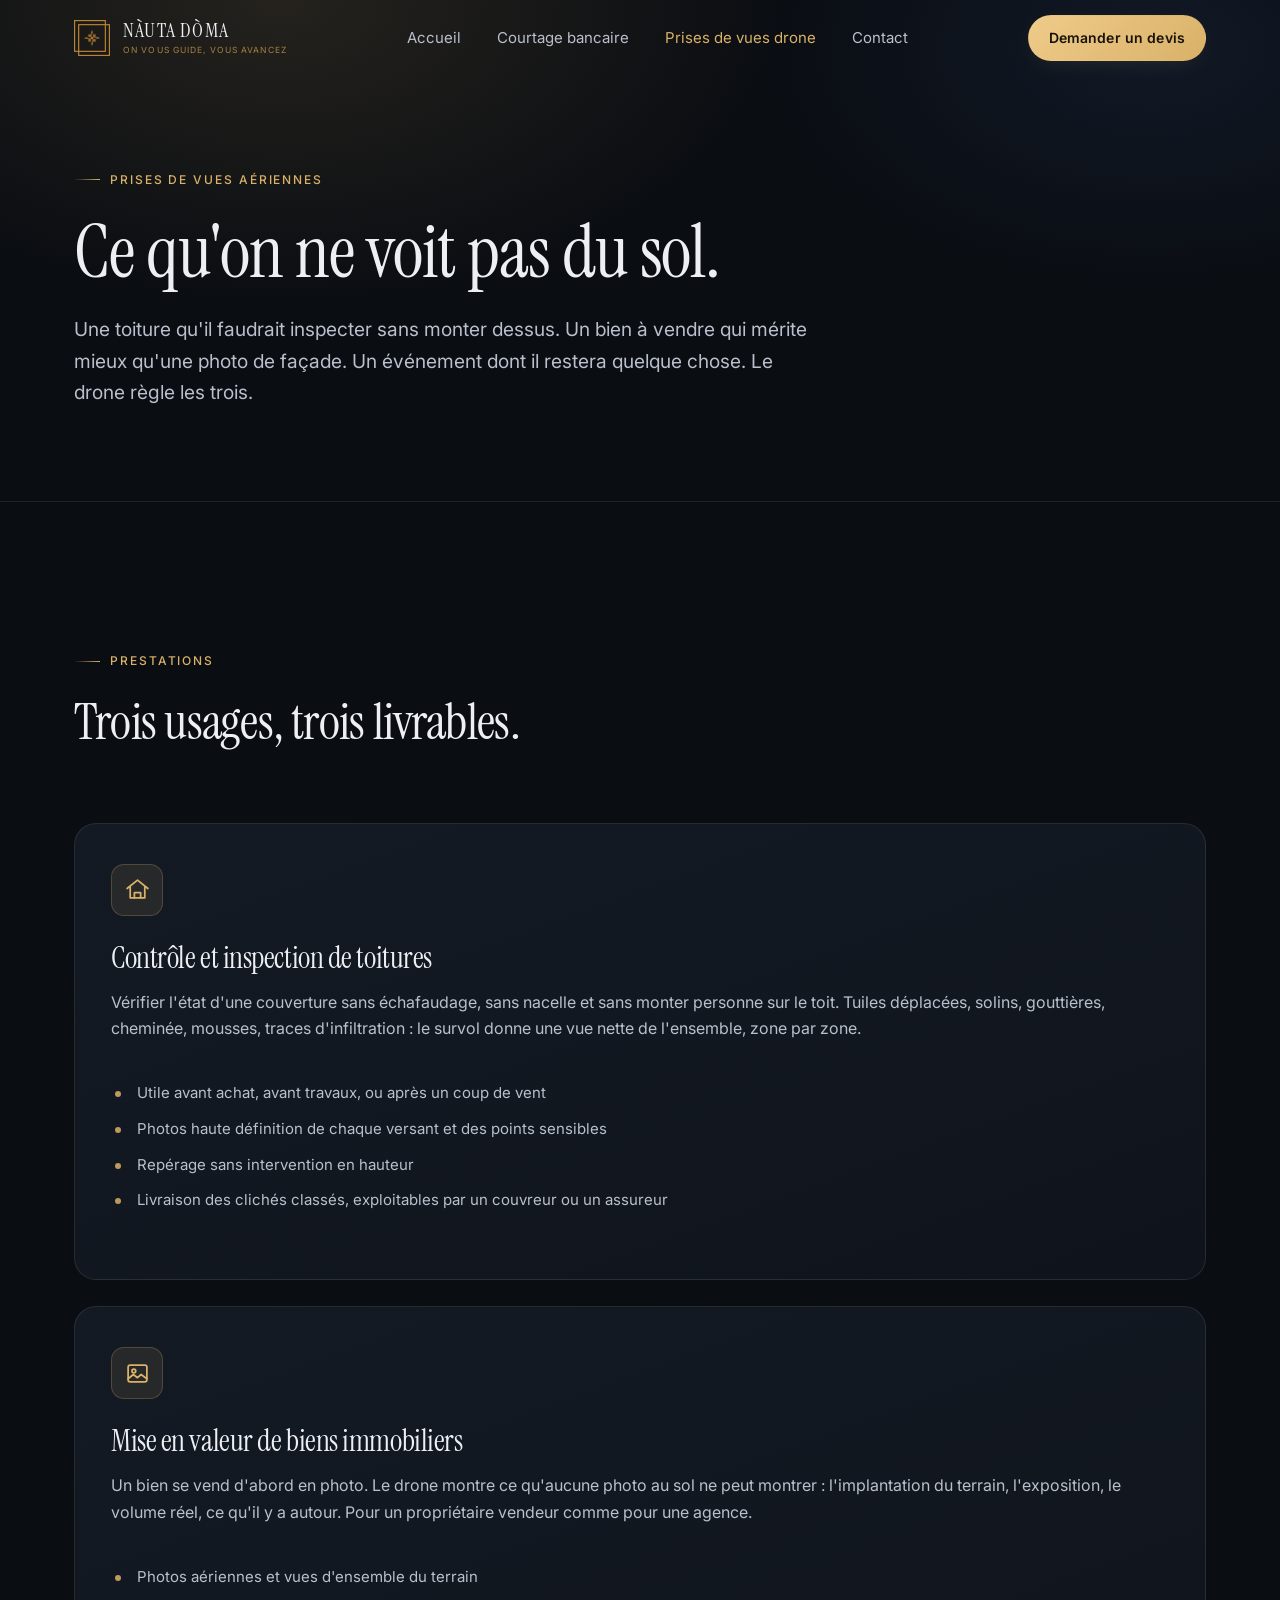
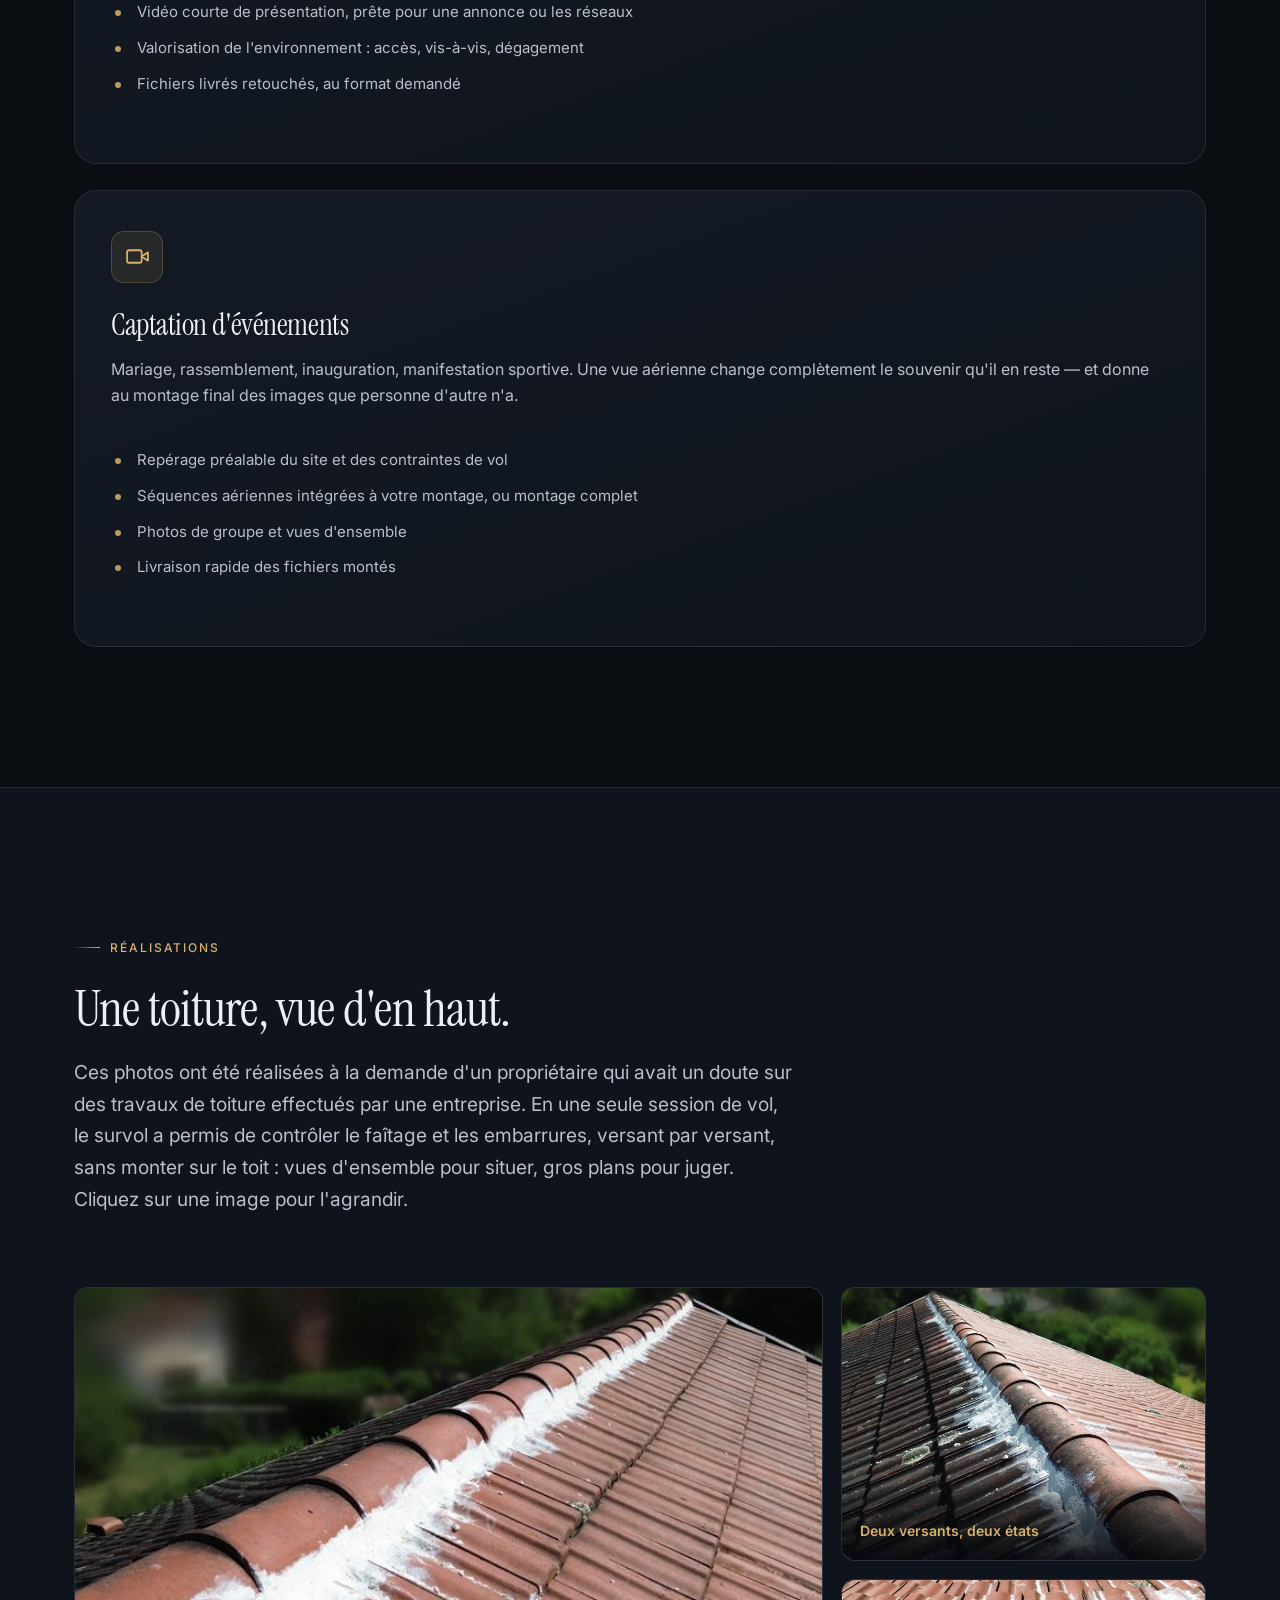
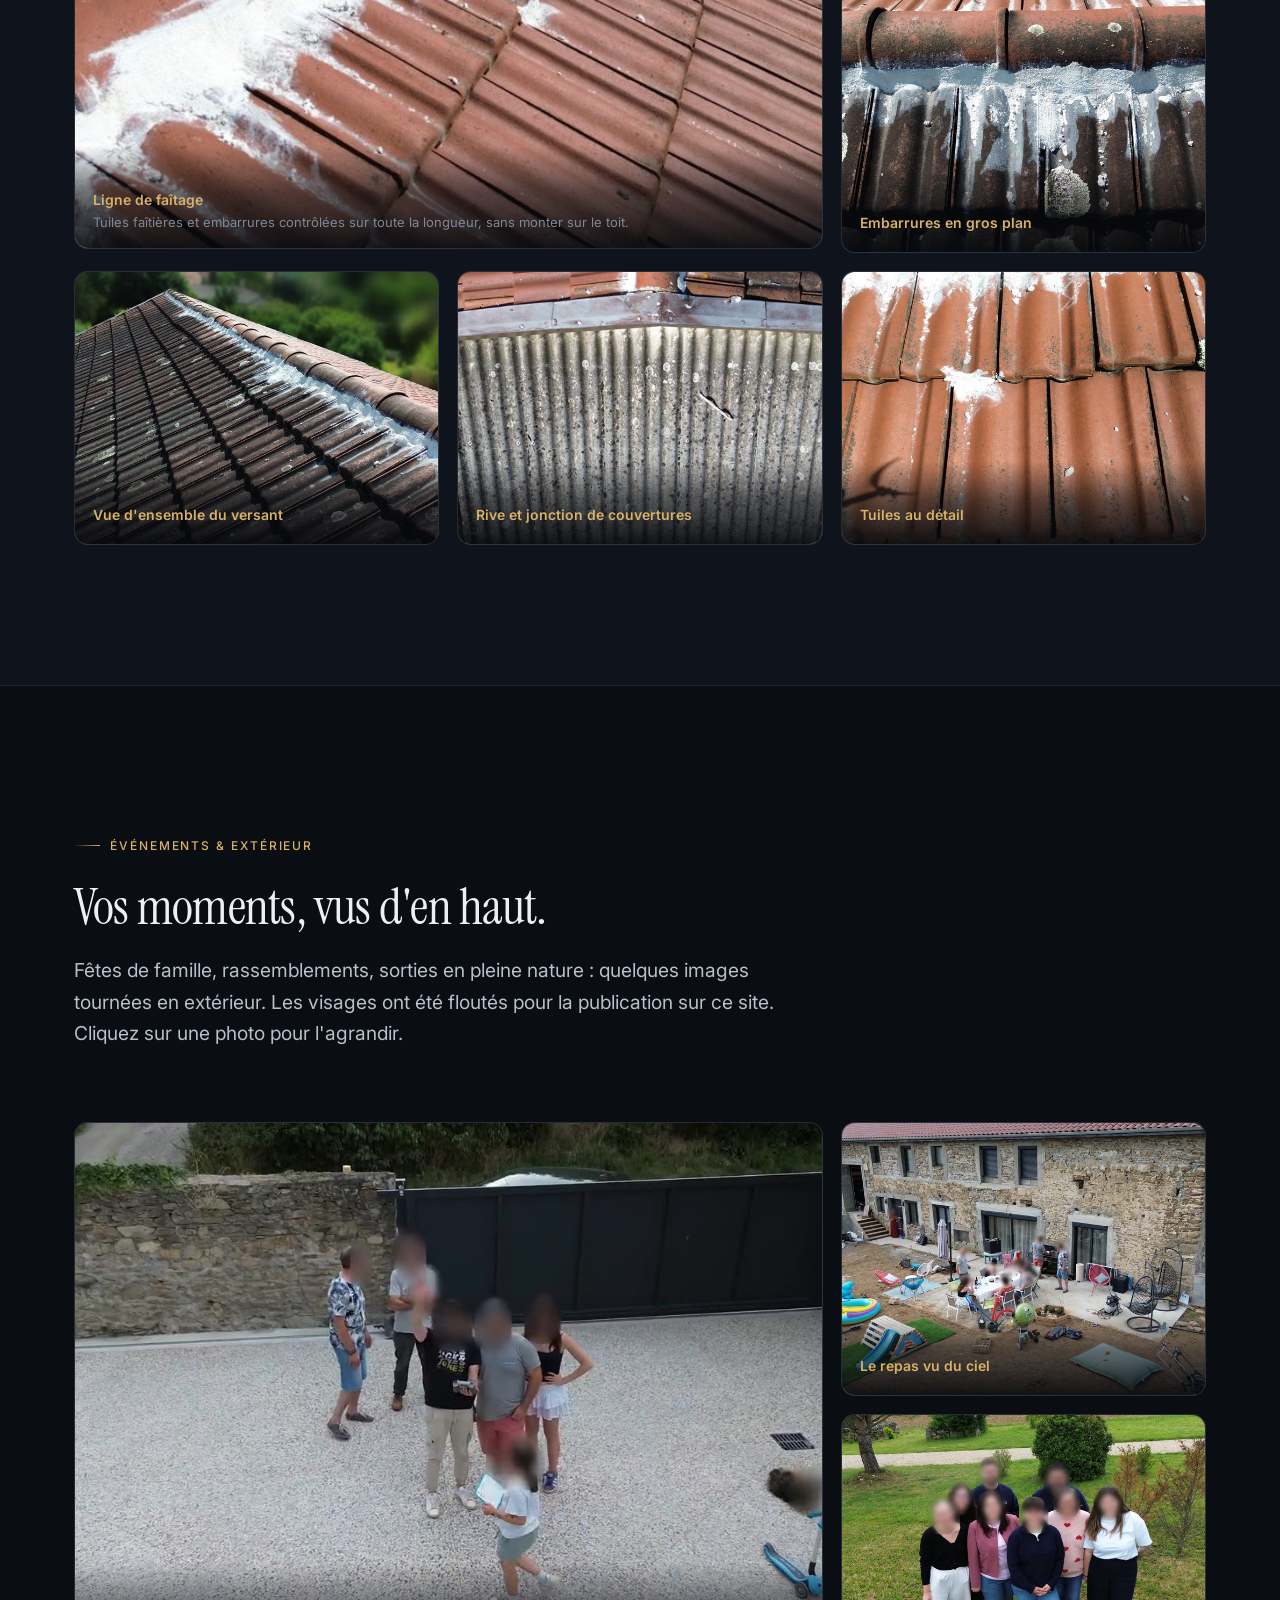
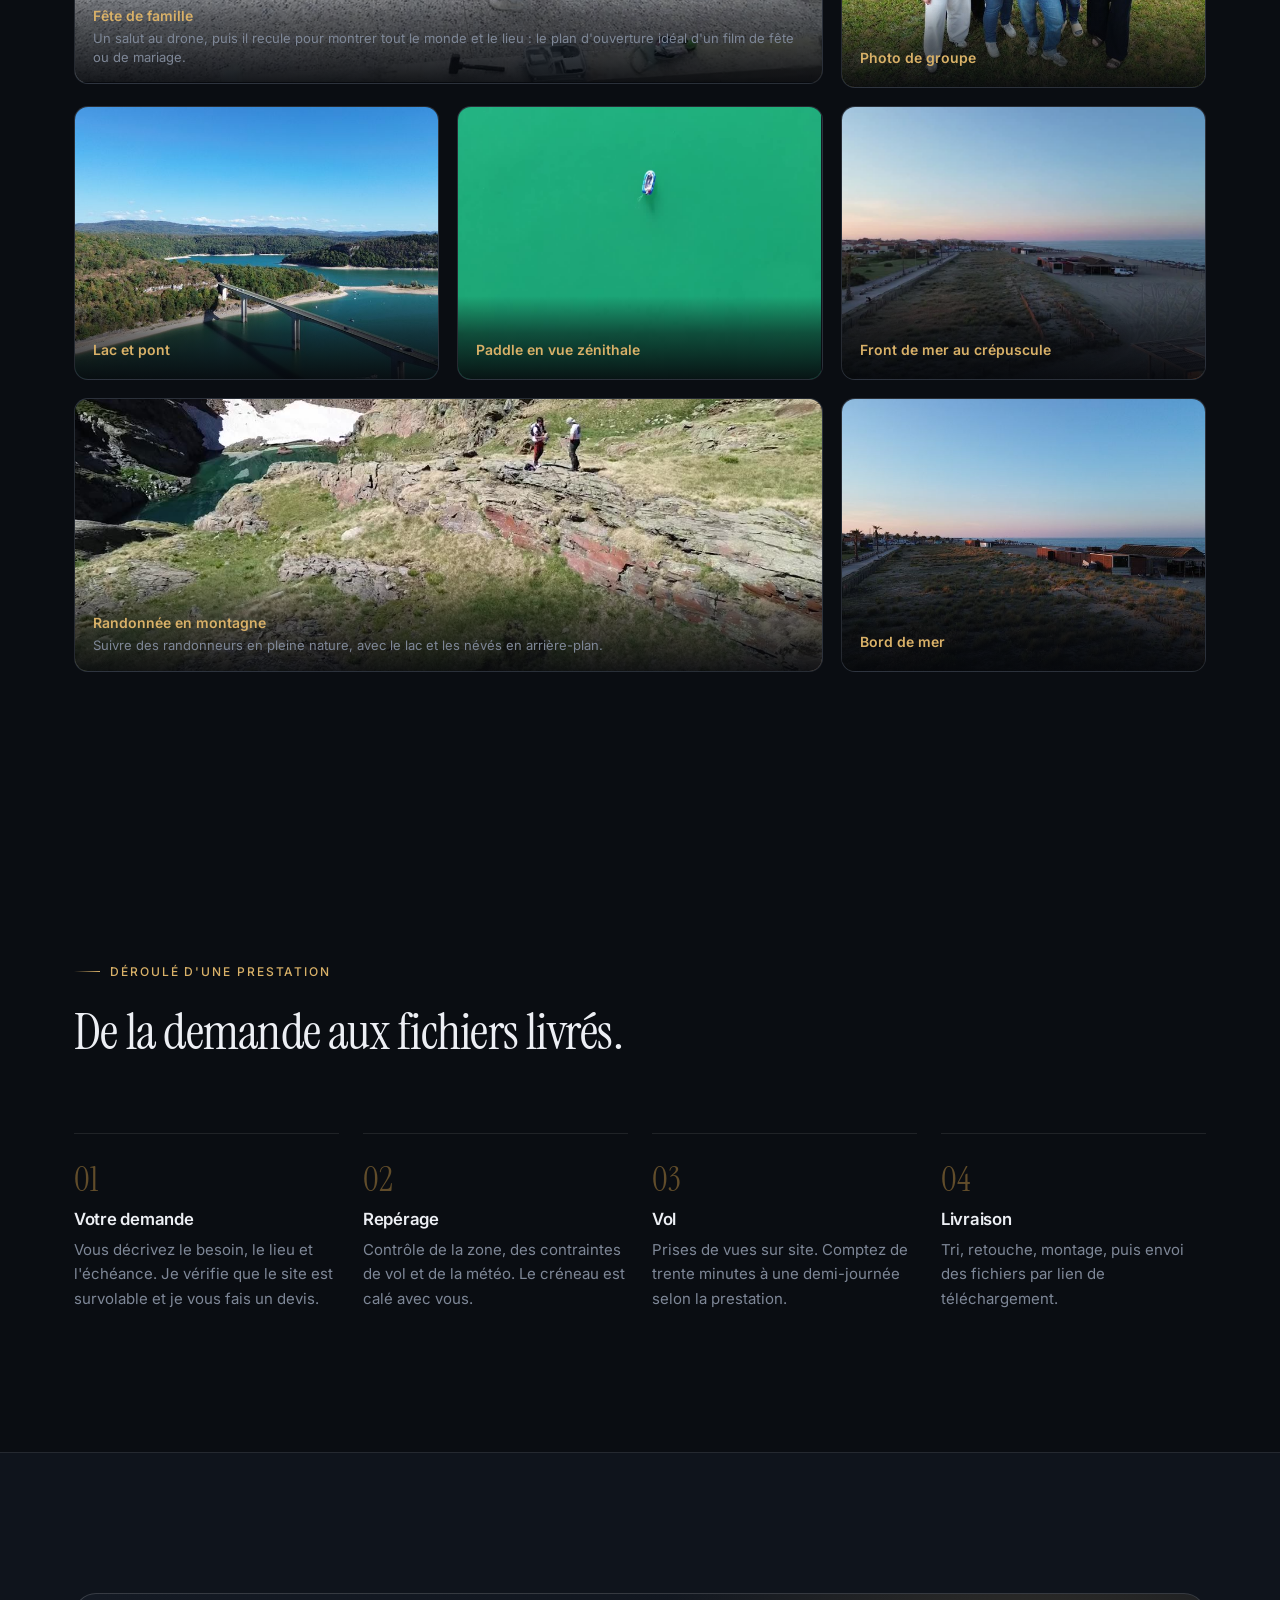
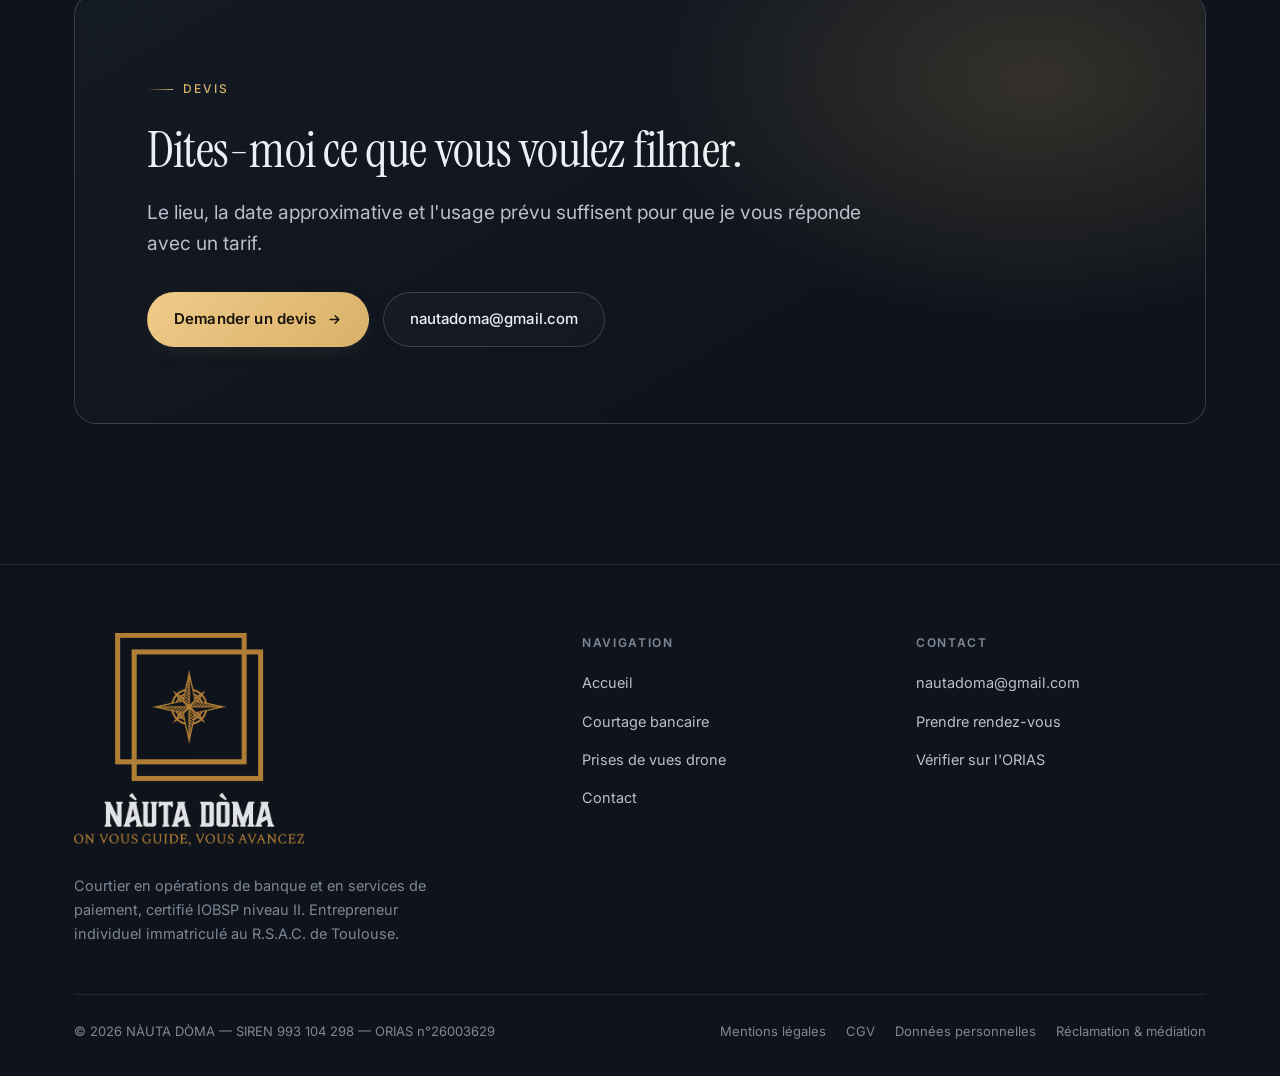
==== drone.html @ 5736d54b "Add files via upload" ====
<!DOCTYPE html>
<html lang="fr">
<head>
<meta charset="utf-8">
<meta name="viewport" content="width=device-width, initial-scale=1">
<title>Prises de vues par drone — NÀUTA DÒMA</title>
<meta name="description" content="Photos et vidéos par drone : inspection et contrôle de toitures, mise en valeur de biens immobiliers, captation d'événements. Fichiers livrés retouchés et montés.">
<link rel="canonical" href="https://nautadoma.com/drone.html">
<meta name="theme-color" content="#0A0D12">
<link rel="icon" href="assets/img/favicon.png" type="image/png">
<link rel="apple-touch-icon" href="assets/img/apple-touch-icon.png">
<link rel="preconnect" href="https://fonts.googleapis.com">
<link rel="preconnect" href="https://fonts.gstatic.com" crossorigin>
<link href="https://fonts.googleapis.com/css2?family=Instrument+Serif:ital@0;1&family=Inter:wght@400;500;600&display=swap" rel="stylesheet">
<link rel="stylesheet" href="assets/css/style.css?v=3">
</head>
<body>

<header class="site-header">
  <div class="wrap nav">
    <a class="brand" href="index.html" aria-label="NÀUTA DÒMA — accueil">
      <img class="brand__mark" src="assets/img/logo-emblem.png" alt="" width="36" height="36" decoding="async">
      <span class="brand__text">
        <span class="brand__name">NÀUTA DÒMA</span>
        <span class="brand__sub">On vous guide, vous avancez</span>
      </span>
    </a>
    <nav class="nav__links" id="menu" aria-label="Navigation principale">
      <a href="index.html">Accueil</a>
      <a href="courtage.html">Courtage bancaire</a>
      <a href="drone.html" class="is-active">Prises de vues drone</a>
      <a href="contact.html">Contact</a>
    </nav>
    <div class="nav__cta">
      <a class="btn btn--gold btn--sm" href="contact.html">Demander un devis</a>
      <button class="nav__toggle" type="button" aria-expanded="false" aria-controls="menu" aria-label="Ouvrir le menu"><span></span></button>
    </div>
  </div>
</header>

<main>

  <section class="page-head">
    <div class="wrap">
      <span class="eyebrow reveal">Prises de vues aériennes</span>
      <h1 class="h1 reveal" data-delay="1">Ce qu'on ne voit pas du sol.</h1>
      <p class="lead reveal" data-delay="2">
        Une toiture qu'il faudrait inspecter sans monter dessus. Un bien à vendre qui
        mérite mieux qu'une photo de façade. Un événement dont il restera quelque chose.
        Le drone règle les trois.
      </p>
    </div>
  </section>

  <!-- ============================ PRESTATIONS ============================ -->
  <section class="section">
    <div class="wrap">
      <div class="section-head reveal">
        <span class="eyebrow">Prestations</span>
        <h2 class="h2">Trois usages, trois livrables.</h2>
      </div>

      <div class="poles" style="grid-template-columns:1fr">

        <article class="pole reveal">
          <div class="pole__icon" aria-hidden="true">
            <svg viewBox="0 0 24 24" fill="none" stroke="currentColor" stroke-width="1.7" stroke-linecap="round" stroke-linejoin="round"><path d="M2 11 12 3l10 8M5 10v10h14V10"/><path d="M9 20v-5h6v5"/></svg>
          </div>
          <h3 class="h3">Contrôle et inspection de toitures</h3>
          <p>
            Vérifier l'état d'une couverture sans échafaudage, sans nacelle et sans monter
            personne sur le toit. Tuiles déplacées, solins, gouttières, cheminée, mousses,
            traces d'infiltration : le survol donne une vue nette de l'ensemble, zone par zone.
          </p>
          <ul class="pole__list">
            <li>Utile avant achat, avant travaux, ou après un coup de vent</li>
            <li>Photos haute définition de chaque versant et des points sensibles</li>
            <li>Repérage sans intervention en hauteur</li>
            <li>Livraison des clichés classés, exploitables par un couvreur ou un assureur</li>
          </ul>
        </article>

        <article class="pole reveal" data-delay="1">
          <div class="pole__icon" aria-hidden="true">
            <svg viewBox="0 0 24 24" fill="none" stroke="currentColor" stroke-width="1.7" stroke-linecap="round" stroke-linejoin="round"><rect x="3" y="4" width="18" height="16" rx="2"/><circle cx="8.5" cy="9.5" r="1.8"/><path d="m3 17 5-4 4 3 3.5-3L21 17"/></svg>
          </div>
          <h3 class="h3">Mise en valeur de biens immobiliers</h3>
          <p>
            Un bien se vend d'abord en photo. Le drone montre ce qu'aucune photo au sol ne
            peut montrer : l'implantation du terrain, l'exposition, le volume réel, ce qu'il
            y a autour. Pour un propriétaire vendeur comme pour une agence.
          </p>
          <ul class="pole__list">
            <li>Photos aériennes et vues d'ensemble du terrain</li>
            <li>Vidéo courte de présentation, prête pour une annonce ou les réseaux</li>
            <li>Valorisation de l'environnement : accès, vis-à-vis, dégagement</li>
            <li>Fichiers livrés retouchés, au format demandé</li>
          </ul>
        </article>

        <article class="pole reveal" data-delay="2">
          <div class="pole__icon" aria-hidden="true">
            <svg viewBox="0 0 24 24" fill="none" stroke="currentColor" stroke-width="1.7" stroke-linecap="round" stroke-linejoin="round"><path d="m22 8-6 4 6 4V8Z"/><rect x="2" y="6" width="14" height="12" rx="2"/></svg>
          </div>
          <h3 class="h3">Captation d'événements</h3>
          <p>
            Mariage, rassemblement, inauguration, manifestation sportive. Une vue aérienne
            change complètement le souvenir qu'il en reste — et donne au montage final des
            images que personne d'autre n'a.
          </p>
          <ul class="pole__list">
            <li>Repérage préalable du site et des contraintes de vol</li>
            <li>Séquences aériennes intégrées à votre montage, ou montage complet</li>
            <li>Photos de groupe et vues d'ensemble</li>
            <li>Livraison rapide des fichiers montés</li>
          </ul>
        </article>

      </div>
    </div>
  </section>

  <!-- ============================ GALERIE ============================ -->
  <section class="section section--alt section--line">
    <div class="wrap">
      <div class="section-head reveal">
        <span class="eyebrow">Réalisations</span>
        <h2 class="h2">Une toiture, vue d'en haut.</h2>
        <p class="lead" style="margin-top:20px">
          Ces photos ont été réalisées à la demande d'un propriétaire qui avait un doute
          sur des travaux de toiture effectués par une entreprise. En une seule session de vol,
          le survol a permis de contrôler le faîtage et les embarrures, versant par versant,
          sans monter sur le toit : vues d'ensemble pour situer, gros plans pour juger.
          Cliquez sur une image pour l'agrandir.
        </p>
      </div>

      <div class="media-grid reveal">
        <figure class="media media--photo">
          <a href="assets/img/drone/toiture-01-faitage.jpg" data-lightbox aria-label="Agrandir : Ligne de faîtage">
            <img src="assets/img/drone/toiture-01-faitage-min.jpg" srcset="assets/img/drone/toiture-01-faitage-min.jpg 900w, assets/img/drone/toiture-01-faitage.jpg 1920w" sizes="(max-width: 620px) 100vw, 66vw" alt="Inspection de toiture : ligne de faîtage en tuiles rondes vue par drone" loading="lazy" decoding="async">
          </a>
          <figcaption class="media__cap"><strong>Ligne de faîtage</strong><span>Tuiles faîtières et embarrures contrôlées sur toute la longueur, sans monter sur le toit.</span></figcaption>
        </figure>
        <figure class="media media--photo">
          <a href="assets/img/drone/toiture-02-deux-versants.jpg" data-lightbox aria-label="Agrandir : Deux versants, deux états">
            <img src="assets/img/drone/toiture-02-deux-versants-min.jpg" srcset="assets/img/drone/toiture-02-deux-versants-min.jpg 900w, assets/img/drone/toiture-02-deux-versants.jpg 1920w" sizes="(max-width: 620px) 100vw, 33vw" alt="Faîtage entre deux versants de toiture à l'exposition différente" loading="lazy" decoding="async">
          </a>
          <figcaption class="media__cap"><strong>Deux versants, deux états</strong><span>D'un côté à l'autre du faîtage, l'encrassement et les lichens ne sont pas les mêmes : le survol le montre tout de suite.</span></figcaption>
        </figure>
        <figure class="media media--photo">
          <a href="assets/img/drone/toiture-03-embarrures.jpg" data-lightbox aria-label="Agrandir : Embarrures en gros plan">
            <img src="assets/img/drone/toiture-03-embarrures-min.jpg" srcset="assets/img/drone/toiture-03-embarrures-min.jpg 900w, assets/img/drone/toiture-03-embarrures.jpg 1920w" sizes="(max-width: 620px) 100vw, 33vw" alt="Gros plan sur les embarrures au mortier sous les tuiles faîtières" loading="lazy" decoding="async">
          </a>
          <figcaption class="media__cap"><strong>Embarrures en gros plan</strong><span>Mortier sous les faîtières, coulures sur les tuiles, lichens : chaque détail est lisible.</span></figcaption>
        </figure>
        <figure class="media media--photo">
          <a href="assets/img/drone/toiture-04-versant.jpg" data-lightbox aria-label="Agrandir : Vue d'ensemble du versant">
            <img src="assets/img/drone/toiture-04-versant-min.jpg" srcset="assets/img/drone/toiture-04-versant-min.jpg 900w, assets/img/drone/toiture-04-versant.jpg 1920w" sizes="(max-width: 620px) 100vw, 33vw" alt="Vue d'ensemble d'un versant de toiture en tuiles mécaniques" loading="lazy" decoding="async">
          </a>
          <figcaption class="media__cap"><strong>Vue d'ensemble du versant</strong><span>Rangées de tuiles, alignement et état général, versant par versant.</span></figcaption>
        </figure>
        <figure class="media media--photo">
          <a href="assets/img/drone/toiture-05-rive.jpg" data-lightbox aria-label="Agrandir : Rive et jonction de couvertures">
            <img src="assets/img/drone/toiture-05-rive-min.jpg" srcset="assets/img/drone/toiture-05-rive-min.jpg 900w, assets/img/drone/toiture-05-rive.jpg 1920w" sizes="(max-width: 620px) 100vw, 33vw" alt="Vue verticale de l'about de faîtage, de la bande de rive et d'une couverture en plaques ondulées" loading="lazy" decoding="async">
          </a>
          <figcaption class="media__cap"><strong>Rive et jonction de couvertures</strong><span>Vue à la verticale : about de faîtage, bande de rive et jonction avec une couverture en plaques ondulées.</span></figcaption>
        </figure>
        <figure class="media media--photo">
          <a href="assets/img/drone/toiture-06-tuiles.jpg" data-lightbox aria-label="Agrandir : Tuiles au détail">
            <img src="assets/img/drone/toiture-06-tuiles-min.jpg" srcset="assets/img/drone/toiture-06-tuiles-min.jpg 900w, assets/img/drone/toiture-06-tuiles.jpg 1920w" sizes="(max-width: 620px) 100vw, 33vw" alt="Gros plan sur des tuiles mécaniques : emboîtements, mousses et lichens" loading="lazy" decoding="async">
          </a>
          <figcaption class="media__cap"><strong>Tuiles au détail</strong><span>Emboîtements, encrassement, mousses : de quoi évaluer s'il faut un nettoyage ou une reprise.</span></figcaption>
        </figure>
      </div>
    </div>
  </section>

  <!-- ====================== ÉVÉNEMENTS & EXTÉRIEUR ====================== -->
  <section class="section section--line">
    <div class="wrap">
      <div class="section-head reveal">
        <span class="eyebrow">Événements &amp; extérieur</span>
        <h2 class="h2">Vos moments, vus d'en haut.</h2>
        <p class="lead" style="margin-top:20px">
          Fêtes de famille, rassemblements, sorties en pleine nature : quelques images
          tournées en extérieur. Les visages ont été floutés pour la publication sur ce site.
          Cliquez sur une photo pour l'agrandir.
        </p>
      </div>

      <div class="media-grid reveal">
        <figure class="media media--video">
          <video autoplay muted loop playsinline preload="metadata" poster="assets/video/fete-famille-poster.jpg" aria-label="Vidéo : le drone s'éloigne d'un groupe réuni dans une cour et dévoile la maison">
            <source src="assets/video/fete-famille.mp4" type="video/mp4">
          </video>
          <figcaption class="media__cap"><strong>Fête de famille</strong><span>Un salut au drone, puis il recule pour montrer tout le monde et le lieu : le plan d'ouverture idéal d'un film de fête ou de mariage.</span></figcaption>
        </figure>
        <figure class="media media--photo">
          <a href="assets/img/evenements/repas-famille.jpg" data-lightbox aria-label="Agrandir : Le repas vu du ciel">
            <img src="assets/img/evenements/repas-famille-min.jpg" srcset="assets/img/evenements/repas-famille-min.jpg 900w, assets/img/evenements/repas-famille.jpg 1920w" sizes="(max-width: 620px) 100vw, 33vw" alt="Repas de famille dans une cour, vu en hauteur par drone" loading="lazy" decoding="async">
          </a>
          <figcaption class="media__cap"><strong>Le repas vu du ciel</strong><span>Tables, jeux des enfants, barbecue : toute l'ambiance d'une journée en une seule image.</span></figcaption>
        </figure>
        <figure class="media media--photo">
          <a href="assets/img/evenements/groupe-pelouse.jpg" data-lightbox aria-label="Agrandir : Photo de groupe">
            <img src="assets/img/evenements/groupe-pelouse-min.jpg" srcset="assets/img/evenements/groupe-pelouse-min.jpg 900w, assets/img/evenements/groupe-pelouse.jpg 1920w" sizes="(max-width: 620px) 100vw, 33vw" alt="Photo de groupe prise par drone sur une pelouse" loading="lazy" decoding="async">
          </a>
          <figcaption class="media__cap"><strong>Photo de groupe</strong><span>Tout le monde dans le cadre, sans perche ni escabeau.</span></figcaption>
        </figure>
        <figure class="media media--photo">
          <a href="assets/img/evenements/lac-pont.jpg" data-lightbox aria-label="Agrandir : Lac et pont">
            <img src="assets/img/evenements/lac-pont-min.jpg" srcset="assets/img/evenements/lac-pont-min.jpg 900w, assets/img/evenements/lac-pont.jpg 1920w" sizes="(max-width: 620px) 100vw, 33vw" alt="Vue aérienne d'un lac turquoise traversé par un pont" loading="lazy" decoding="async">
          </a>
          <figcaption class="media__cap"><strong>Lac et pont</strong><span>Un paysage entier en une seule vue : l'eau, le pont, les rives.</span></figcaption>
        </figure>
        <figure class="media media--video">
          <video autoplay muted loop playsinline preload="metadata" poster="assets/video/paddle-lac-poster.jpg" aria-label="Vidéo : un paddle vu à la verticale sur une eau turquoise">
            <source src="assets/video/paddle-lac.mp4" type="video/mp4">
          </video>
          <figcaption class="media__cap"><strong>Paddle en vue zénithale</strong><span>La caméra à la verticale, au-dessus de l'eau turquoise.</span></figcaption>
        </figure>
        <figure class="media media--video">
          <video autoplay muted loop playsinline preload="metadata" poster="assets/video/front-de-mer-poster.jpg" aria-label="Vidéo : survol d'un front de mer au coucher du soleil">
            <source src="assets/video/front-de-mer.mp4" type="video/mp4">
          </video>
          <figcaption class="media__cap"><strong>Front de mer au crépuscule</strong><span>Un survol lent, à l'heure où la lumière est la plus belle.</span></figcaption>
        </figure>
        <figure class="media media--video media--wide">
          <video autoplay muted loop playsinline preload="metadata" poster="assets/video/randonnee-montagne-poster.jpg" aria-label="Vidéo : deux randonneurs en montagne, avec un lac et des névés">
            <source src="assets/video/randonnee-montagne.mp4" type="video/mp4">
          </video>
          <figcaption class="media__cap"><strong>Randonnée en montagne</strong><span>Suivre des randonneurs en pleine nature, avec le lac et les névés en arrière-plan.</span></figcaption>
        </figure>
        <figure class="media media--photo">
          <a href="assets/img/evenements/bord-de-mer.jpg" data-lightbox aria-label="Agrandir : Bord de mer">
            <img src="assets/img/evenements/bord-de-mer-min.jpg" srcset="assets/img/evenements/bord-de-mer-min.jpg 900w, assets/img/evenements/bord-de-mer.jpg 1920w" sizes="(max-width: 620px) 100vw, 33vw" alt="Vue aérienne de la plage et de la promenade au crépuscule" loading="lazy" decoding="async">
          </a>
          <figcaption class="media__cap"><strong>Bord de mer</strong><span>La plage et la promenade, au coucher du soleil.</span></figcaption>
        </figure>
      </div>
    </div>
  </section>

  <!-- ============================ DÉROULÉ ============================ -->
  <section class="section">
    <div class="wrap">
      <div class="section-head reveal">
        <span class="eyebrow">Déroulé d'une prestation</span>
        <h2 class="h2">De la demande aux fichiers livrés.</h2>
      </div>
      <div class="steps">
        <div class="step reveal"><div class="step__body">
          <h4>Votre demande</h4>
          <p>Vous décrivez le besoin, le lieu et l'échéance. Je vérifie que le site est survolable et je vous fais un devis.</p>
        </div></div>
        <div class="step reveal" data-delay="1"><div class="step__body">
          <h4>Repérage</h4>
          <p>Contrôle de la zone, des contraintes de vol et de la météo. Le créneau est calé avec vous.</p>
        </div></div>
        <div class="step reveal" data-delay="2"><div class="step__body">
          <h4>Vol</h4>
          <p>Prises de vues sur site. Comptez de trente minutes à une demi-journée selon la prestation.</p>
        </div></div>
        <div class="step reveal" data-delay="3"><div class="step__body">
          <h4>Livraison</h4>
          <p>Tri, retouche, montage, puis envoi des fichiers par lien de téléchargement.</p>
        </div></div>
      </div>
    </div>
  </section>

  <section class="section section--alt section--line">
    <div class="wrap">
      <div class="cta-band reveal">
        <span class="eyebrow">Devis</span>
        <h2 class="h2">Dites-moi ce que vous voulez filmer.</h2>
        <p class="lead">Le lieu, la date approximative et l'usage prévu suffisent pour que je vous réponde avec un tarif.</p>
        <div class="cta-band__actions">
          <a class="btn btn--gold" href="contact.html">Demander un devis
            <svg class="arrow" width="15" height="15" viewBox="0 0 24 24" fill="none" stroke="currentColor" stroke-width="2.2" stroke-linecap="round" stroke-linejoin="round" aria-hidden="true"><path d="M5 12h14M13 6l6 6-6 6"/></svg>
          </a>
          <a class="btn btn--ghost" href="mailto:nautadoma@gmail.com">nautadoma@gmail.com</a>
        </div>
      </div>
    </div>
  </section>

</main>

<footer class="site-footer">
  <div class="wrap">
    <div class="footer-grid">
      <div>
        <a class="footer-logo" href="index.html" aria-label="NÀUTA DÒMA — accueil">
          <img src="assets/img/logo-complet-sombre.png" alt="NÀUTA DÒMA — on vous guide, vous avancez" width="230" decoding="async">
        </a>
        <p>Courtier en opérations de banque et en services de paiement, certifié IOBSP niveau II. Entrepreneur individuel immatriculé au R.S.A.C. de Toulouse.</p>
      </div>
      <div class="footer-col">
        <h5>Navigation</h5>
        <ul>
          <li><a href="index.html">Accueil</a></li>
          <li><a href="courtage.html">Courtage bancaire</a></li>
          <li><a href="drone.html">Prises de vues drone</a></li>
          <li><a href="contact.html">Contact</a></li>
        </ul>
      </div>
      <div class="footer-col">
        <h5>Contact</h5>
        <ul>
          <li><a href="mailto:nautadoma@gmail.com">nautadoma@gmail.com</a></li>
          <li><a href="https://calendly.com/nautadoma" target="_blank" rel="noopener">Prendre rendez-vous</a></li>
          <li><a href="https://www.orias.fr" target="_blank" rel="noopener">Vérifier sur l'ORIAS</a></li>
        </ul>
      </div>
    </div>
    <div class="footer-bottom">
      <span>© <span data-year>2026</span> NÀUTA DÒMA — SIREN 993 104 298 — ORIAS n°26003629</span>
      <div class="footer-legal">
        <a href="mentions-legales.html">Mentions légales</a>
        <a href="mentions-legales.html#cgv">CGV</a>
        <a href="mentions-legales.html#donnees">Données personnelles</a>
        <a href="mentions-legales.html#reclamation">Réclamation &amp; médiation</a>
      </div>
    </div>
  </div>
</footer>

<script src="assets/js/main.js?v=3"></script>
</body>
</html>
---- assets/css/style.css ----
/* ==========================================================================
   NAUTA DOMA — feuille de style principale
   Palette sombre premium, accents dorés.
   ========================================================================== */

/* --- Tokens ------------------------------------------------------------- */
:root {
  --bg:          #0A0D12;
  --bg-alt:      #0F141C;
  --surface:     #141A24;
  --surface-2:   #1A212D;
  --line:        rgba(255, 255, 255, 0.09);
  --line-strong: rgba(255, 255, 255, 0.16);

  --text:        #EDEFF4;
  --text-soft:   #B9C0CC;
  --text-muted:  #7E8797;

  --gold:        #D9B168;
  --gold-bright: #EFCB8A;
  --gold-deep:   #A8813E;
  --gold-glow:   rgba(217, 177, 104, 0.18);

  --radius:    14px;
  --radius-lg: 22px;
  --maxw:      1180px;

  --ease: cubic-bezier(0.22, 1, 0.36, 1);

  --font-display: "Instrument Serif", "Iowan Old Style", Georgia, serif;
  --font-body: "Inter", -apple-system, BlinkMacSystemFont, "Segoe UI", Roboto,
    Helvetica, Arial, sans-serif;
}

/* --- Reset -------------------------------------------------------------- */
*, *::before, *::after { box-sizing: border-box; }

html { scroll-behavior: smooth; -webkit-text-size-adjust: 100%; }

body {
  margin: 0;
  background: var(--bg);
  color: var(--text);
  font-family: var(--font-body);
  font-size: 17px;
  line-height: 1.65;
  -webkit-font-smoothing: antialiased;
  overflow-x: hidden;
}

img, svg, video { max-width: 100%; display: block; }

a { color: inherit; text-decoration: none; }

h1, h2, h3, h4 { margin: 0; font-weight: 400; line-height: 1.12; letter-spacing: -0.015em; }

p { margin: 0 0 1.1em; }
p:last-child { margin-bottom: 0; }

ul { margin: 0; padding: 0; list-style: none; }

:focus-visible {
  outline: 2px solid var(--gold);
  outline-offset: 3px;
  border-radius: 4px;
}

/* --- Layout helpers ----------------------------------------------------- */
.wrap {
  width: 100%;
  max-width: var(--maxw);
  margin-inline: auto;
  padding-inline: 24px;
}

.section { padding: clamp(72px, 11vw, 140px) 0; position: relative; }
.section--alt { background: var(--bg-alt); }
.section--line { border-top: 1px solid var(--line); }

.eyebrow {
  display: inline-flex;
  align-items: center;
  gap: 10px;
  font-size: 12px;
  font-weight: 500;
  letter-spacing: 0.16em;
  text-transform: uppercase;
  color: var(--gold);
  margin-bottom: 22px;
}
.eyebrow::before {
  content: "";
  width: 26px;
  height: 1px;
  background: linear-gradient(90deg, transparent, var(--gold));
}

.h1 { font-family: var(--font-display); font-size: clamp(2.7rem, 6.4vw, 4.6rem); }
.h2 { font-family: var(--font-display); font-size: clamp(2.1rem, 4.4vw, 3.2rem); }
.h3 { font-family: var(--font-display); font-size: clamp(1.4rem, 2.4vw, 1.85rem); }

.lead {
  font-size: clamp(1.03rem, 1.5vw, 1.2rem);
  color: var(--text-soft);
  max-width: 62ch;
}

.muted { color: var(--text-muted); }

.section-head { max-width: 720px; margin-bottom: clamp(44px, 6vw, 72px); }

/* --- Boutons ------------------------------------------------------------ */
.btn {
  display: inline-flex;
  align-items: center;
  justify-content: center;
  gap: 10px;
  padding: 14px 26px;
  border-radius: 999px;
  font-size: 15px;
  font-weight: 500;
  letter-spacing: 0.01em;
  border: 1px solid transparent;
  cursor: pointer;
  transition: transform 0.25s var(--ease), background 0.25s var(--ease),
    border-color 0.25s var(--ease), box-shadow 0.25s var(--ease), color 0.25s var(--ease);
  white-space: nowrap;
}

.btn--gold {
  background: linear-gradient(135deg, var(--gold-bright), var(--gold));
  color: #17120A;
  font-weight: 600;
  box-shadow: 0 6px 26px -10px var(--gold-glow);
}
.btn--gold:hover { transform: translateY(-2px); box-shadow: 0 14px 34px -12px rgba(217,177,104,0.5); }

.btn--ghost { border-color: var(--line-strong); color: var(--text); background: rgba(255,255,255,0.02); }
.btn--ghost:hover { border-color: var(--gold); color: var(--gold-bright); transform: translateY(-2px); }

.btn--sm { padding: 10px 20px; font-size: 14px; }

.arrow { transition: transform 0.25s var(--ease); }
.btn:hover .arrow { transform: translateX(3px); }

/* --- En-tête ------------------------------------------------------------ */
.site-header {
  position: fixed;
  inset: 0 0 auto 0;
  z-index: 100;
  transition: background 0.35s var(--ease), border-color 0.35s var(--ease),
    backdrop-filter 0.35s var(--ease);
  border-bottom: 1px solid transparent;
}
.site-header.is-stuck {
  background: rgba(10, 13, 18, 0.82);
  backdrop-filter: blur(16px) saturate(150%);
  -webkit-backdrop-filter: blur(16px) saturate(150%);
  border-bottom-color: var(--line);
}

.nav {
  display: flex;
  align-items: center;
  justify-content: space-between;
  gap: 24px;
  height: 76px;
}

.brand { display: flex; align-items: center; gap: 13px; flex-shrink: 0; }
.brand__mark {
  width: 36px; height: 36px; flex-shrink: 0;
  object-fit: contain;
  transition: transform 0.5s var(--ease);
}
.brand:hover .brand__mark { transform: rotate(45deg); }
.brand__text { display: flex; flex-direction: column; line-height: 1; }
.brand__name {
  font-family: var(--font-display);
  font-size: 1.24rem;
  letter-spacing: 0.06em;
}
.brand__sub {
  font-size: 8.5px;
  letter-spacing: 0.13em;
  text-transform: uppercase;
  color: var(--gold-deep);
  margin-top: 5px;
  white-space: nowrap;
}

.nav__links { display: flex; align-items: center; gap: 6px; }
.nav__links a {
  padding: 9px 15px;
  border-radius: 999px;
  font-size: 15px;
  color: var(--text-soft);
  transition: color 0.2s, background 0.2s;
}
.nav__links a:hover { color: var(--text); background: rgba(255,255,255,0.05); }
.nav__links a.is-active { color: var(--gold); }

.nav__cta { display: flex; align-items: center; gap: 12px; }

.nav__toggle {
  display: none;
  width: 44px; height: 44px;
  align-items: center; justify-content: center;
  background: none;
  border: 1px solid var(--line-strong);
  border-radius: 10px;
  color: var(--text);
  cursor: pointer;
}
.nav__toggle span {
  display: block; width: 18px; height: 1.5px; background: currentColor;
  position: relative; transition: background 0.2s;
}
.nav__toggle span::before, .nav__toggle span::after {
  content: ""; position: absolute; left: 0; width: 18px; height: 1.5px;
  background: currentColor; transition: transform 0.3s var(--ease);
}
.nav__toggle span::before { top: -6px; }
.nav__toggle span::after  { top: 6px; }
.nav__toggle[aria-expanded="true"] span { background: transparent; }
.nav__toggle[aria-expanded="true"] span::before { transform: translateY(6px) rotate(45deg); }
.nav__toggle[aria-expanded="true"] span::after  { transform: translateY(-6px) rotate(-45deg); }

/* --- Hero --------------------------------------------------------------- */
.hero {
  position: relative;
  min-height: 92vh;
  display: flex;
  align-items: center;
  padding: 140px 0 90px;
  overflow: hidden;
}

.hero__bg { position: absolute; inset: 0; z-index: 0; }
.hero__bg::before {
  content: "";
  position: absolute;
  top: -25%; left: 50%;
  width: 140vw; height: 110vh;
  transform: translateX(-50%);
  background:
    radial-gradient(60% 50% at 50% 0%, rgba(217,177,104,0.15), transparent 68%),
    radial-gradient(45% 45% at 12% 65%, rgba(58,96,160,0.20), transparent 70%),
    radial-gradient(40% 40% at 88% 40%, rgba(168,129,62,0.14), transparent 70%);
}
.hero__grid {
  position: absolute; inset: 0;
  background-image:
    linear-gradient(var(--line) 1px, transparent 1px),
    linear-gradient(90deg, var(--line) 1px, transparent 1px);
  background-size: 74px 74px;
  mask-image: radial-gradient(72% 62% at 50% 42%, #000 20%, transparent 100%);
  -webkit-mask-image: radial-gradient(72% 62% at 50% 42%, #000 20%, transparent 100%);
  opacity: 0.5;
}
.hero__fade {
  position: absolute; inset: auto 0 0 0; height: 220px;
  background: linear-gradient(180deg, transparent, var(--bg));
}

.hero__inner { position: relative; z-index: 1; max-width: 880px; }

.hero .h1 { margin-bottom: 26px; }
.hero .h1 em {
  font-style: normal;
  background: linear-gradient(120deg, var(--gold-bright), var(--gold-deep));
  -webkit-background-clip: text;
  background-clip: text;
  color: transparent;
}

.hero__tagline {
  font-family: var(--font-display);
  font-style: italic;
  font-size: clamp(1.25rem, 2.2vw, 1.6rem);
  color: var(--gold);
  margin: 0 0 22px;
}

.hero__lead { font-size: clamp(1.05rem, 1.7vw, 1.28rem); color: var(--text-soft); max-width: 60ch; }

.hero__actions { display: flex; flex-wrap: wrap; gap: 14px; margin-top: 38px; }

.hero__badges {
  display: flex; flex-wrap: wrap; gap: 10px 26px;
  margin-top: 54px; padding-top: 30px;
  border-top: 1px solid var(--line);
  font-size: 13px; color: var(--text-muted);
}
.hero__badges strong { color: var(--text-soft); font-weight: 500; }

/* --- Cartes pôles ------------------------------------------------------- */
.poles { display: grid; grid-template-columns: repeat(2, 1fr); gap: 26px; }

.pole {
  position: relative;
  display: flex; flex-direction: column;
  padding: 40px 36px 36px;
  background: linear-gradient(160deg, var(--surface), var(--bg-alt));
  border: 1px solid var(--line);
  border-radius: var(--radius-lg);
  overflow: hidden;
  transition: transform 0.4s var(--ease), border-color 0.4s var(--ease);
}
.pole::after {
  content: "";
  position: absolute; inset: 0;
  background: radial-gradient(70% 55% at 50% 0%, var(--gold-glow), transparent 70%);
  opacity: 0; transition: opacity 0.45s var(--ease); pointer-events: none;
}
.pole:hover { transform: translateY(-5px); border-color: var(--line-strong); }
.pole:hover::after { opacity: 1; }

.pole__icon {
  width: 52px; height: 52px; margin-bottom: 26px;
  display: grid; place-items: center;
  border-radius: 13px;
  background: rgba(217,177,104,0.10);
  border: 1px solid rgba(217,177,104,0.24);
  color: var(--gold);
}
.pole__icon svg { width: 25px; height: 25px; }

.pole h3 { margin-bottom: 14px; }
.pole p { color: var(--text-soft); font-size: 16px; }

.pole__list { margin: 22px 0 30px; display: grid; gap: 11px; }
.pole__list li {
  position: relative; padding-left: 26px;
  font-size: 15px; color: var(--text-soft);
}
.pole__list li::before {
  content: ""; position: absolute; left: 4px; top: 10px;
  width: 6px; height: 6px; border-radius: 50%;
  background: var(--gold); opacity: 0.85;
}

.pole__foot { margin-top: auto; padding-top: 4px; }

.pole__link {
  display: inline-flex; align-items: center; gap: 9px;
  color: var(--gold); font-size: 15px; font-weight: 500;
}
.pole__link:hover { color: var(--gold-bright); }
.pole__link:hover .arrow { transform: translateX(4px); }

/* --- Étapes ------------------------------------------------------------- */
.steps { display: grid; grid-template-columns: repeat(4, 1fr); gap: 24px; counter-reset: step; }

.step { position: relative; padding-top: 30px; border-top: 1px solid var(--line); }
.step::before {
  counter-increment: step;
  content: "0" counter(step);
  position: absolute; top: -1px; left: 0;
  padding-top: 30px;
  font-family: var(--font-display);
  font-size: 2.1rem; color: var(--gold-deep); opacity: 0.55;
  line-height: 1;
}
.step__body { padding-top: 46px; }
.step h4 { font-size: 1.05rem; font-weight: 600; margin-bottom: 9px; }
.step p { font-size: 15px; color: var(--text-muted); }

/* --- Bandeau confiance -------------------------------------------------- */
.trust { display: grid; grid-template-columns: repeat(4, 1fr); gap: 1px; background: var(--line); border: 1px solid var(--line); border-radius: var(--radius); overflow: hidden; }
.trust__item { background: var(--bg-alt); padding: 30px 26px; }
.trust__val { font-family: var(--font-display); font-size: 1.7rem; color: var(--gold); margin-bottom: 6px; }
.trust__lab { font-size: 13.5px; color: var(--text-muted); line-height: 1.5; }

/* --- Média / galerie ---------------------------------------------------- */
.media-grid { display: grid; grid-template-columns: repeat(3, 1fr); gap: 18px; }
.media-grid > *:first-child { grid-column: span 2; grid-row: span 2; }

.media {
  position: relative;
  aspect-ratio: 4 / 3;
  border-radius: var(--radius);
  border: 1px solid var(--line);
  background:
    linear-gradient(135deg, var(--surface-2), var(--bg-alt));
  overflow: hidden;
  display: grid; place-items: center;
}
.media img, .media video { width: 100%; height: 100%; object-fit: cover; }
.media__ph {
  text-align: center; padding: 20px;
  color: var(--text-muted); font-size: 13px; letter-spacing: 0.04em;
}
.media__ph svg { width: 30px; height: 30px; margin: 0 auto 12px; opacity: 0.4; }

/* --- Encart CTA --------------------------------------------------------- */
.cta-band {
  position: relative;
  padding: clamp(48px, 7vw, 76px) clamp(28px, 6vw, 72px);
  border-radius: var(--radius-lg);
  border: 1px solid var(--line-strong);
  background: linear-gradient(150deg, var(--surface), var(--bg-alt) 70%);
  overflow: hidden;
}
.cta-band::before {
  content: ""; position: absolute; inset: 0;
  background: radial-gradient(50% 80% at 85% 20%, var(--gold-glow), transparent 70%);
  pointer-events: none;
}
.cta-band > * { position: relative; }
.cta-band .h2 { margin-bottom: 18px; }
.cta-band__actions { display: flex; flex-wrap: wrap; gap: 14px; margin-top: 32px; }

/* --- Formulaire --------------------------------------------------------- */
.form-layout { display: grid; grid-template-columns: 1fr 1fr; gap: clamp(32px, 5vw, 64px); align-items: start; }

.field { margin-bottom: 20px; }
.field label {
  display: block; font-size: 13.5px; font-weight: 500;
  color: var(--text-soft); margin-bottom: 8px; letter-spacing: 0.01em;
}
.field .req { color: var(--gold); }

.field input, .field select, .field textarea {
  width: 100%;
  padding: 13px 16px;
  background: var(--surface);
  border: 1px solid var(--line-strong);
  border-radius: 10px;
  color: var(--text);
  font-family: inherit;
  font-size: 15.5px;
  transition: border-color 0.2s, box-shadow 0.2s, background 0.2s;
}
.field textarea { min-height: 140px; resize: vertical; }
.field input::placeholder, .field textarea::placeholder { color: #626B7A; }
.field input:focus, .field select:focus, .field textarea:focus {
  outline: none;
  border-color: var(--gold);
  box-shadow: 0 0 0 3px rgba(217,177,104,0.14);
  background: var(--surface-2);
}
.field select { appearance: none; background-image: url("data:image/svg+xml,%3Csvg xmlns='http://www.w3.org/2000/svg' width='14' height='14' viewBox='0 0 24 24' fill='none' stroke='%237E8797' stroke-width='2.2'%3E%3Cpath d='M6 9l6 6 6-6'/%3E%3C/svg%3E"); background-repeat: no-repeat; background-position: right 16px center; padding-right: 44px; }

.consent { display: flex; gap: 12px; align-items: flex-start; margin: 24px 0; }
.consent input { width: 18px; height: 18px; margin-top: 3px; accent-color: var(--gold); flex-shrink: 0; }
.consent label { font-size: 13.5px; color: var(--text-muted); line-height: 1.55; }
.consent a { color: var(--gold); text-decoration: underline; text-underline-offset: 2px; }

.form-note { font-size: 13px; color: var(--text-muted); margin-top: 18px; }

.contact-cards { display: grid; gap: 16px; }
.contact-card {
  display: flex; gap: 18px; align-items: flex-start;
  padding: 26px;
  background: var(--surface);
  border: 1px solid var(--line);
  border-radius: var(--radius);
  transition: border-color 0.3s var(--ease), transform 0.3s var(--ease);
}
.contact-card:hover { border-color: var(--line-strong); transform: translateY(-2px); }
.contact-card__icon {
  width: 42px; height: 42px; flex-shrink: 0;
  display: grid; place-items: center; border-radius: 11px;
  background: rgba(217,177,104,0.10);
  border: 1px solid rgba(217,177,104,0.22);
  color: var(--gold);
}
.contact-card__icon svg { width: 20px; height: 20px; }
.contact-card h4 { font-size: 15.5px; font-weight: 600; margin-bottom: 5px; }
.contact-card p { font-size: 14.5px; color: var(--text-muted); }
.contact-card a { color: var(--gold); }
.contact-card a:hover { color: var(--gold-bright); }

/* --- Contenu légal ------------------------------------------------------ */
.legal { max-width: 78ch; }
.legal h2 { font-family: var(--font-display); font-size: 1.75rem; margin: 52px 0 18px; padding-top: 30px; border-top: 1px solid var(--line); }
.legal h2:first-of-type { margin-top: 0; padding-top: 0; border-top: 0; }
.legal h3 { font-size: 1.1rem; font-weight: 600; font-family: var(--font-body); margin: 28px 0 10px; color: var(--text); }
.legal p, .legal li { color: var(--text-soft); font-size: 16px; }
.legal ul { margin: 0 0 18px; display: grid; gap: 9px; }
.legal ul li { position: relative; padding-left: 22px; }
.legal ul li::before { content: ""; position: absolute; left: 3px; top: 11px; width: 5px; height: 5px; border-radius: 50%; background: var(--gold-deep); }
.legal a { color: var(--gold); text-decoration: underline; text-underline-offset: 2px; }
.legal dl { display: grid; grid-template-columns: minmax(140px, auto) 1fr; gap: 10px 24px; margin: 0 0 20px; }
.legal dt { color: var(--text-muted); font-size: 14.5px; }
.legal dd { margin: 0; color: var(--text); font-size: 15.5px; }

/* --- Page header (pages internes) --------------------------------------- */
.page-head {
  position: relative;
  padding: 160px 0 clamp(56px, 8vw, 92px);
  border-bottom: 1px solid var(--line);
  overflow: hidden;
}
.page-head::before {
  content: ""; position: absolute; inset: 0;
  background: radial-gradient(58% 90% at 22% 0%, rgba(217,177,104,0.13), transparent 68%),
              radial-gradient(45% 70% at 90% 10%, rgba(58,96,160,0.14), transparent 70%);
  pointer-events: none;
}
.page-head > * { position: relative; }
.page-head .h1 { margin-bottom: 20px; max-width: 20ch; }

/* --- Pied de page ------------------------------------------------------- */
.site-footer { border-top: 1px solid var(--line); background: var(--bg-alt); padding: 68px 0 34px; }
.footer-logo { display: inline-block; }
.footer-logo img { width: 230px; height: auto; opacity: 0.95; transition: opacity 0.3s var(--ease); }
.footer-logo:hover img { opacity: 1; }
.footer-grid { display: grid; grid-template-columns: 1.6fr 1fr 1fr; gap: 44px; margin-bottom: 48px; }
.footer-grid p { font-size: 14.5px; color: var(--text-muted); max-width: 42ch; margin-top: 20px; }
.footer-col h5 {
  margin: 0 0 16px; font-size: 12px; font-weight: 600;
  letter-spacing: 0.14em; text-transform: uppercase; color: var(--text-muted);
}
.footer-col li { margin-bottom: 10px; }
.footer-col a { font-size: 14.5px; color: var(--text-soft); }
.footer-col a:hover { color: var(--gold); }

.footer-bottom {
  display: flex; flex-wrap: wrap; gap: 12px 28px;
  justify-content: space-between; align-items: center;
  padding-top: 26px; border-top: 1px solid var(--line);
  font-size: 13px; color: var(--text-muted);
}
.footer-legal { display: flex; flex-wrap: wrap; gap: 8px 20px; }

/* --- Animations d'apparition -------------------------------------------- */
.reveal { opacity: 0; transform: translateY(22px); transition: opacity 0.7s var(--ease), transform 0.7s var(--ease); }
.reveal.is-in { opacity: 1; transform: none; }
.reveal[data-delay="1"] { transition-delay: 0.08s; }
.reveal[data-delay="2"] { transition-delay: 0.16s; }
.reveal[data-delay="3"] { transition-delay: 0.24s; }
.reveal[data-delay="4"] { transition-delay: 0.32s; }

@media (prefers-reduced-motion: reduce) {
  html { scroll-behavior: auto; }
  .reveal { opacity: 1; transform: none; transition: none; }
  * { animation-duration: 0.01ms !important; transition-duration: 0.01ms !important; }
}

/* --- Responsive --------------------------------------------------------- */
@media (max-width: 980px) {
  .steps { grid-template-columns: repeat(2, 1fr); gap: 30px; }
  .trust { grid-template-columns: repeat(2, 1fr); }
  .footer-grid { grid-template-columns: 1fr 1fr; }
  .footer-grid > *:first-child { grid-column: 1 / -1; }
}

@media (max-width: 860px) {
  .nav__links {
    position: fixed;
    inset: 76px 0 auto 0;
    flex-direction: column;
    align-items: stretch;
    gap: 2px;
    padding: 18px 24px 26px;
    background: rgba(10, 13, 18, 0.97);
    backdrop-filter: blur(18px);
    -webkit-backdrop-filter: blur(18px);
    border-bottom: 1px solid var(--line);
    transform: translateY(-12px);
    opacity: 0;
    visibility: hidden;
    transition: opacity 0.28s var(--ease), transform 0.28s var(--ease), visibility 0.28s;
  }
  .nav__links.is-open { opacity: 1; visibility: visible; transform: none; }
  .nav__links a { padding: 13px 14px; font-size: 16px; }
  .nav__toggle { display: flex; }
  .nav__cta .btn { display: none; }

  .poles { grid-template-columns: 1fr; }
  .form-layout { grid-template-columns: 1fr; }
  .media-grid { grid-template-columns: repeat(2, 1fr); }
  .media-grid > *:first-child { grid-column: span 2; grid-row: auto; }
}

@media (max-width: 620px) {
  body { font-size: 16px; }
  .eyebrow { font-size: 11px; letter-spacing: 0.13em; }
  .eyebrow::before { display: none; }
  .brand__name { font-size: 1.08rem; }
  .brand__sub { display: none; }
  .brand__mark { width: 32px; height: 32px; }
  .footer-logo img { width: 190px; }
  .hero { min-height: auto; padding: 128px 0 72px; }
  .steps { grid-template-columns: 1fr; }
  .trust { grid-template-columns: 1fr; }
  .footer-grid { grid-template-columns: 1fr; gap: 34px; }
  .media-grid { grid-template-columns: 1fr; }
  .media-grid > *:first-child { grid-column: auto; }
  .legal dl { grid-template-columns: 1fr; gap: 3px 0; }
  .legal dl dd { margin-bottom: 12px; }
  .pole { padding: 32px 26px; }
  .hero__actions .btn, .cta-band__actions .btn { width: 100%; }
}

/* --- Galerie photo : légendes et visionneuse ---------------------------- */
.media--photo, .media--video { margin: 0; display: block; }
.media--video video { display: block; }
.media--wide video, .media--wide img { position: absolute; inset: 0; }
.media-grid > .media--wide { grid-column: span 2; aspect-ratio: auto; }
.media--photo > a { display: block; width: 100%; height: 100%; cursor: zoom-in; }
.media--photo img { transition: transform 0.6s ease; }
.media--photo:hover img { transform: scale(1.04); }
.media__cap {
  position: absolute; left: 0; right: 0; bottom: 0;
  padding: 44px 18px 16px;
  background: linear-gradient(to top, rgba(6, 8, 12, 0.92), rgba(6, 8, 12, 0.55) 55%, transparent);
  color: var(--text); font-size: 13px; line-height: 1.45;
  pointer-events: none;
}
.media__cap strong { display: block; color: var(--gold); font-weight: 600; font-size: 14px; margin-bottom: 3px; }
.media__cap span { color: var(--text-muted); }
@media (min-width: 621px) {
  .media-grid > .media:not(:first-child):not(.media--wide) .media__cap span { display: none; }
}

.lightbox {
  position: fixed; inset: 0; z-index: 1000;
  display: none; align-items: center; justify-content: center; flex-direction: column;
  padding: 24px; background: rgba(4, 6, 9, 0.94);
}
.lightbox.is-open { display: flex; }
.lightbox img { max-width: 100%; max-height: 80vh; border-radius: 8px; object-fit: contain; }
.lightbox__cap { margin-top: 16px; max-width: 760px; text-align: center; color: var(--text-muted); font-size: 14px; }
.lightbox__cap strong { color: var(--gold); display: block; margin-bottom: 4px; }
.lightbox button {
  position: absolute; background: none; border: 0; color: var(--text);
  font-size: 34px; line-height: 1; padding: 12px; cursor: pointer; opacity: 0.75;
}
.lightbox button:hover { opacity: 1; color: var(--gold); }
.lightbox__close { top: 12px; right: 16px; }
.lightbox__prev { left: 8px; top: 50%; transform: translateY(-50%); }
.lightbox__next { right: 8px; top: 50%; transform: translateY(-50%); }

@media (max-width: 860px) {
  .media-grid > .media--wide { grid-column: auto; aspect-ratio: 4 / 3; }
  .media--wide video, .media--wide img { position: static; }
}
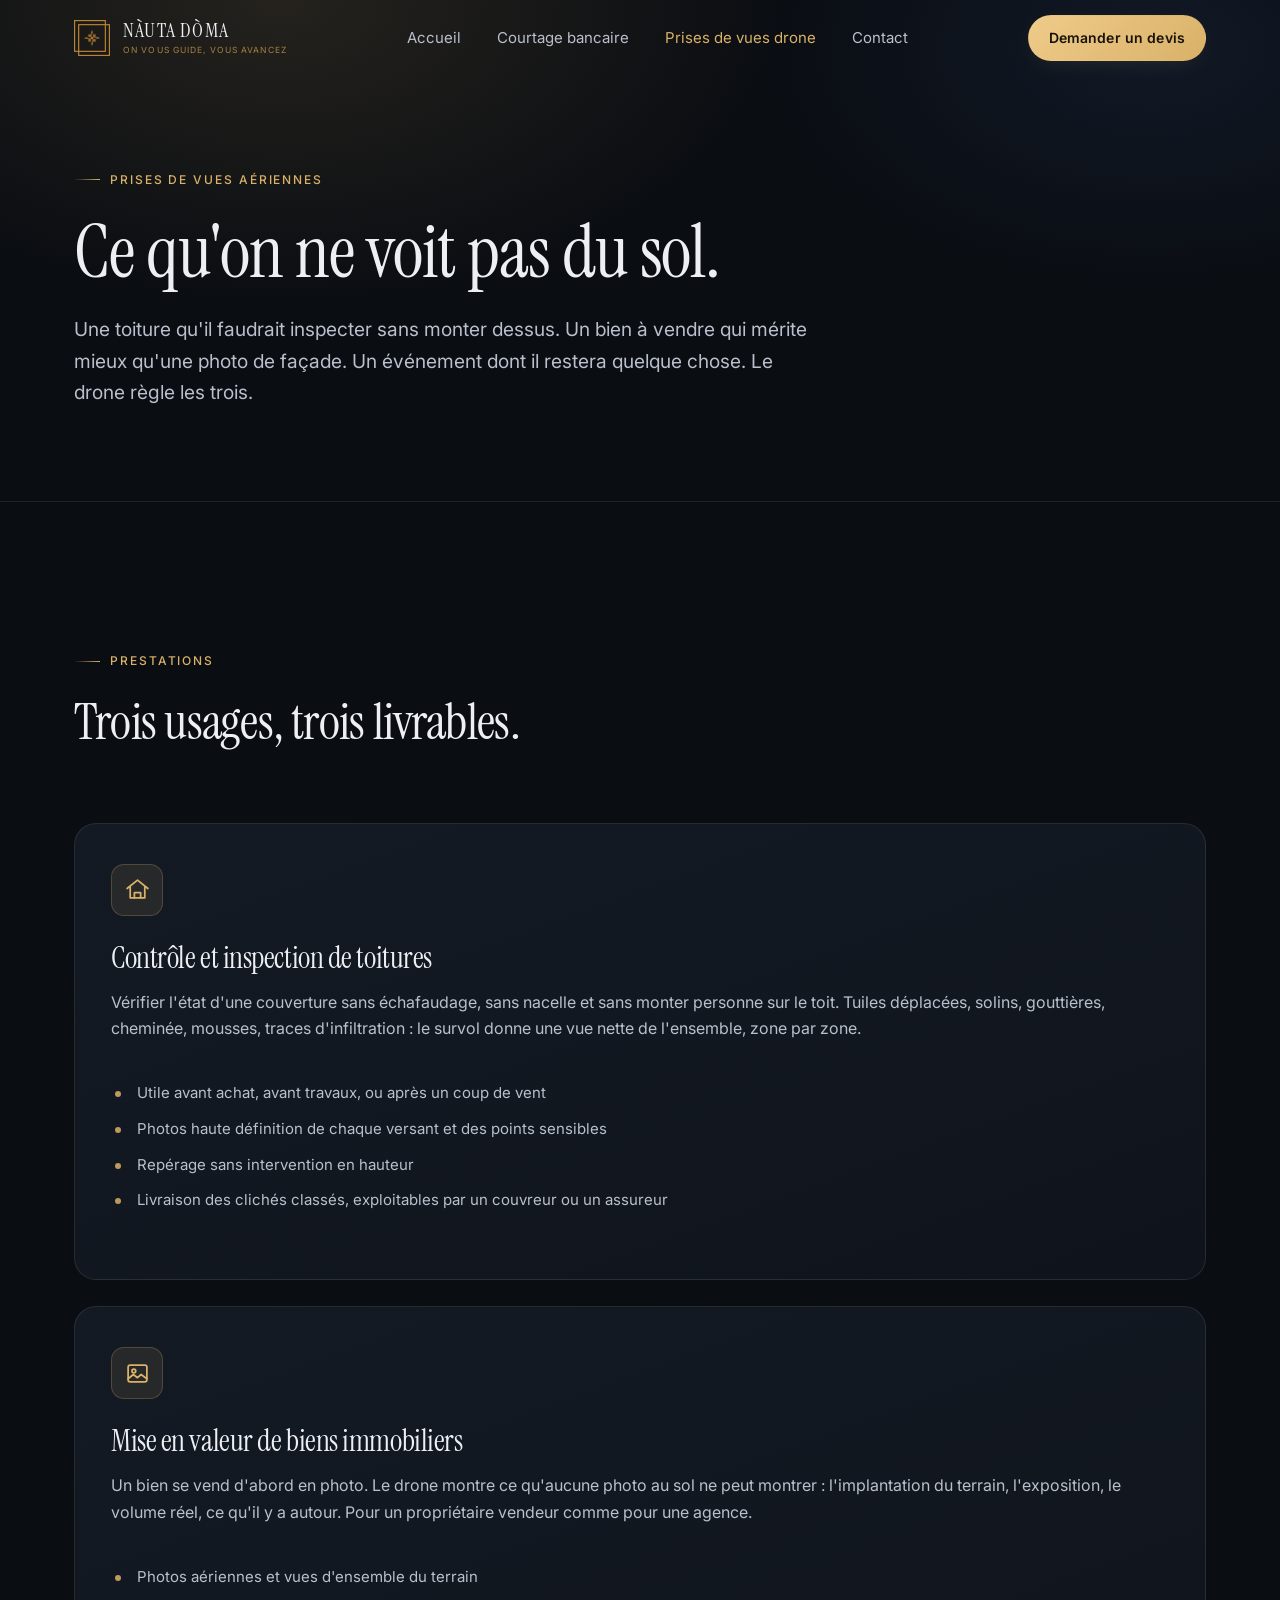
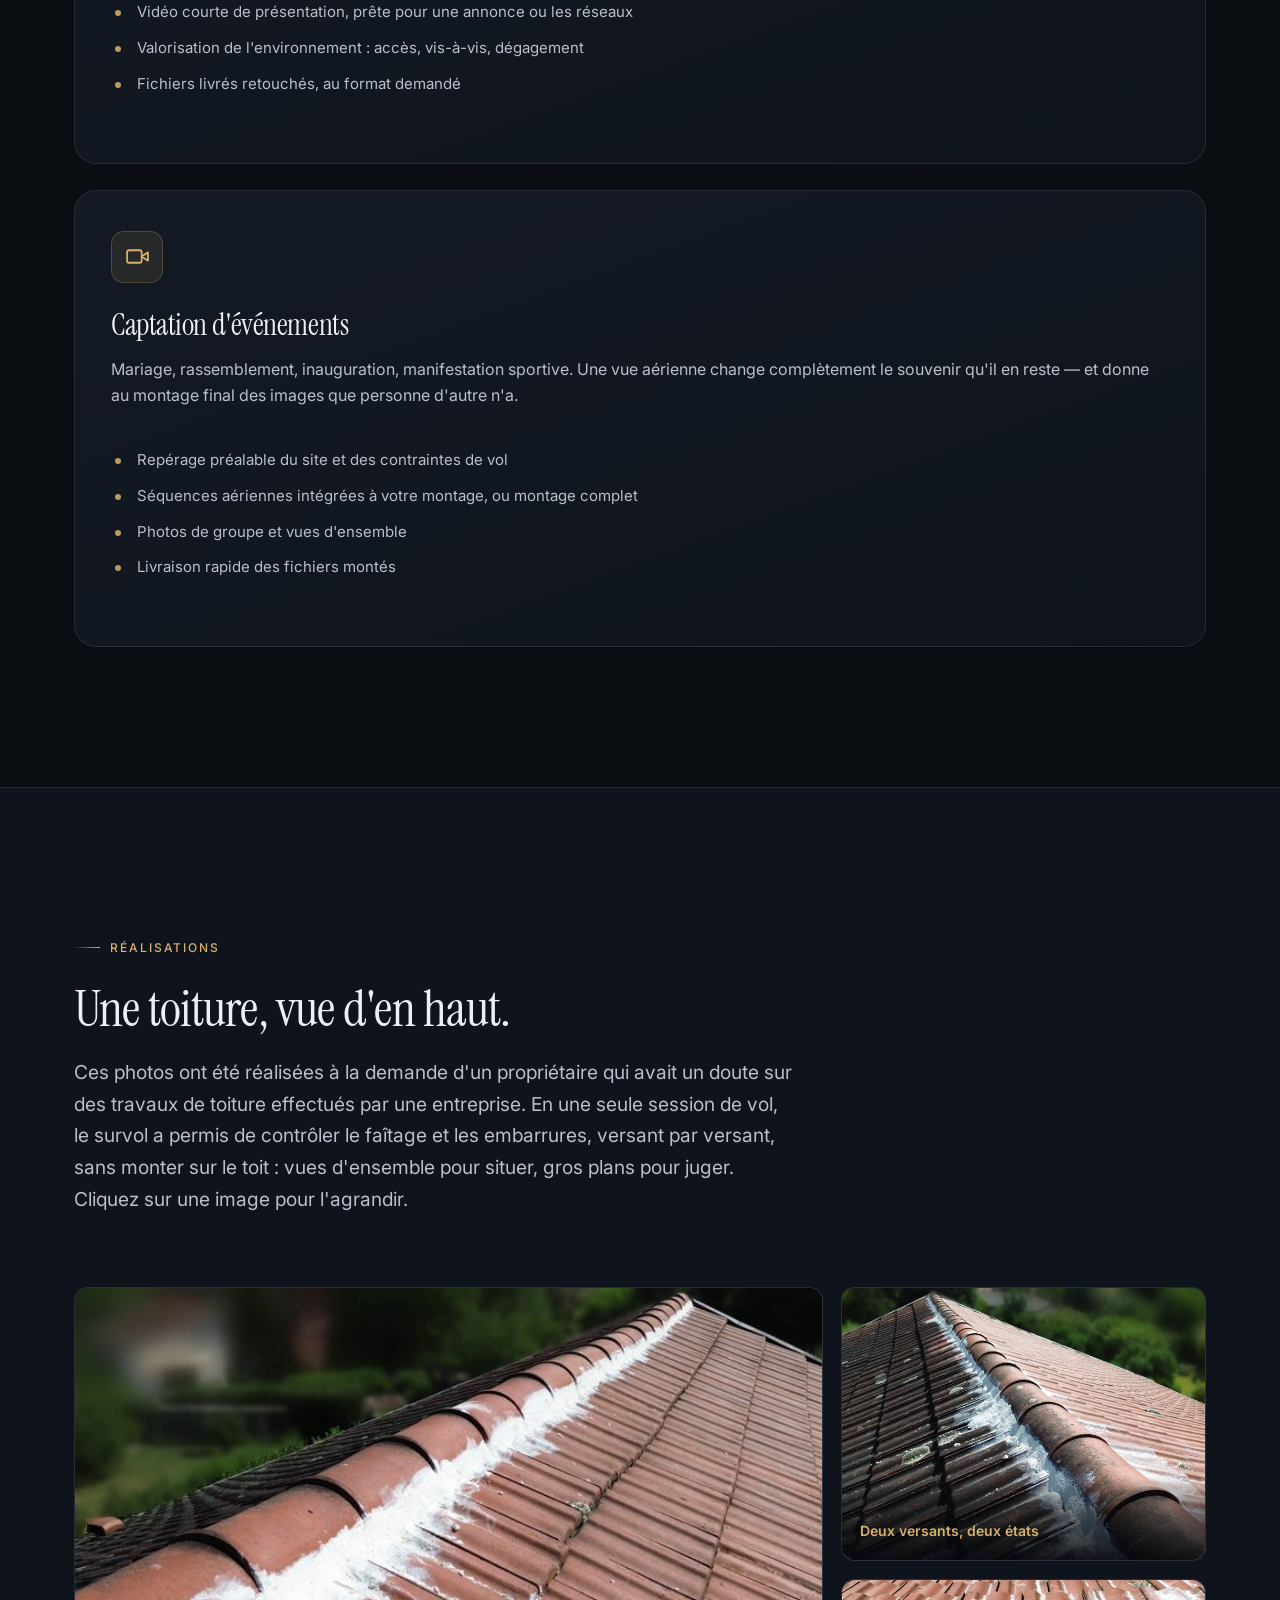
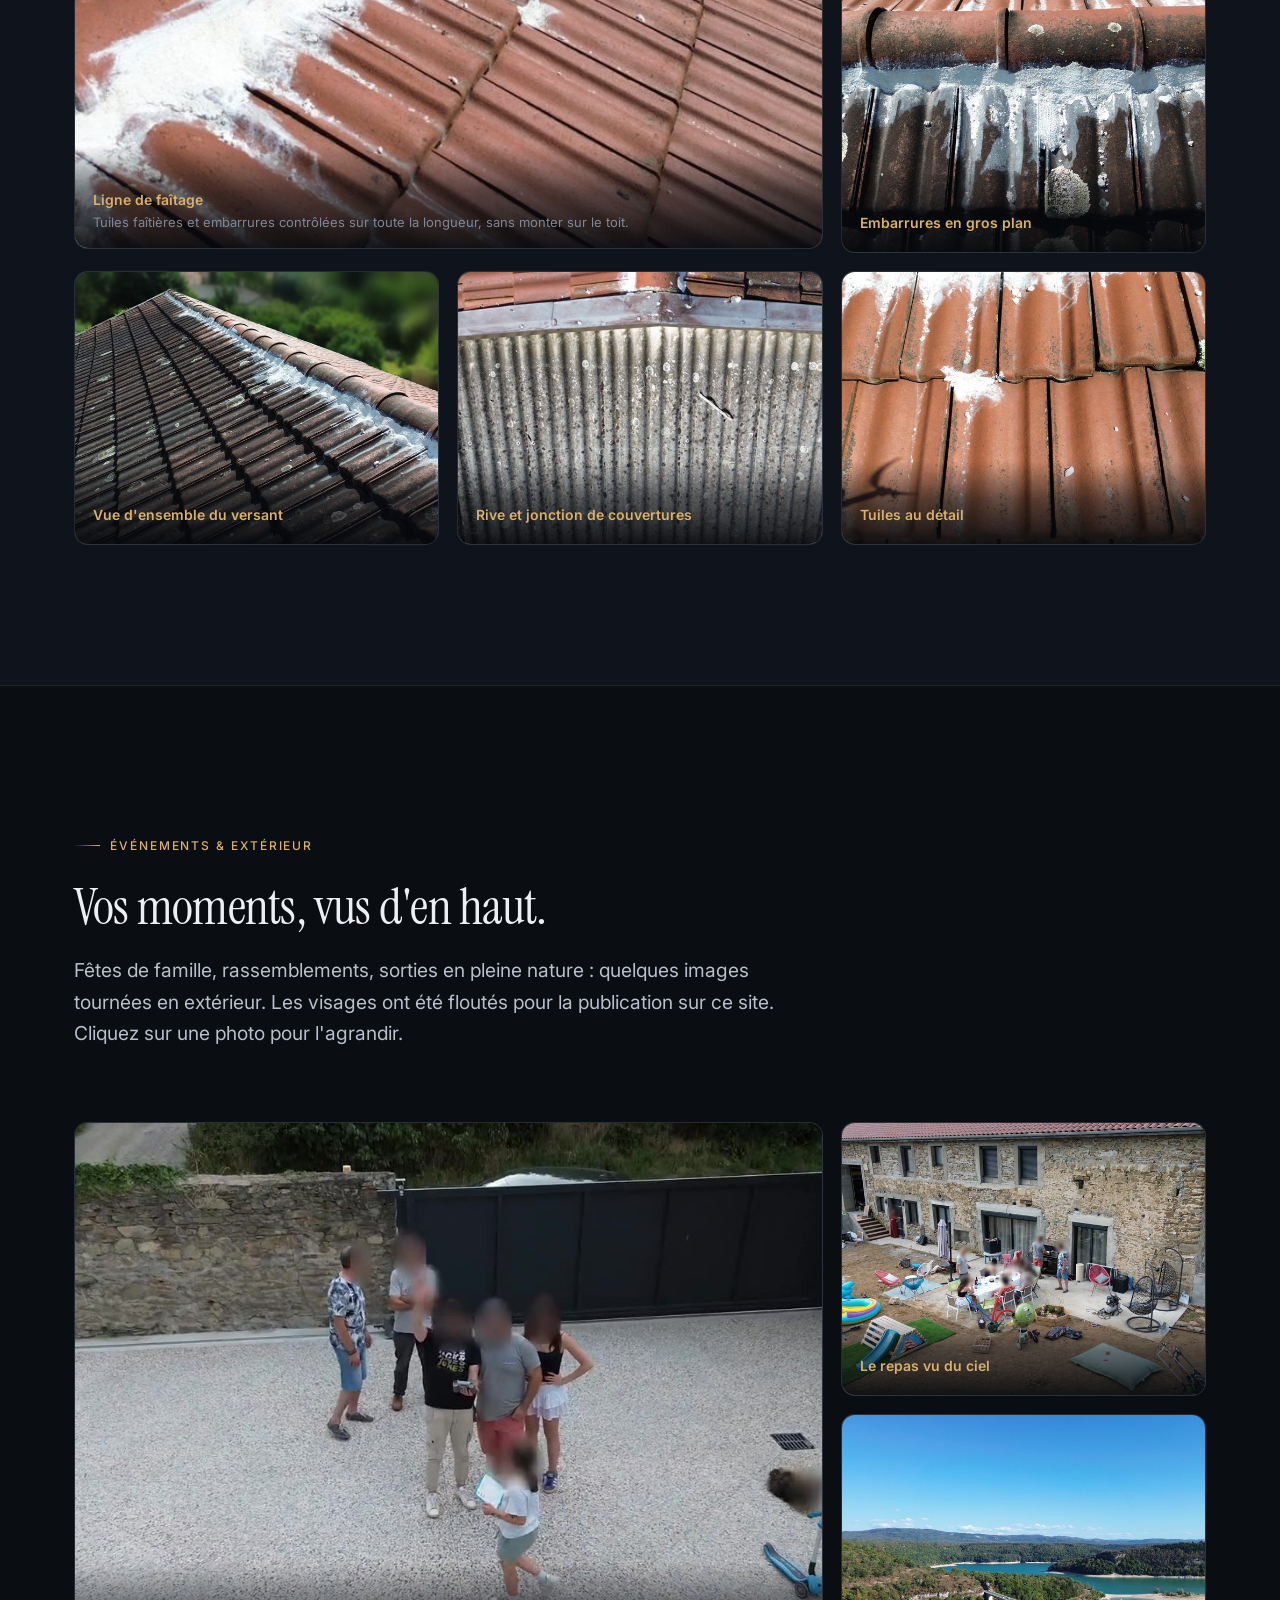
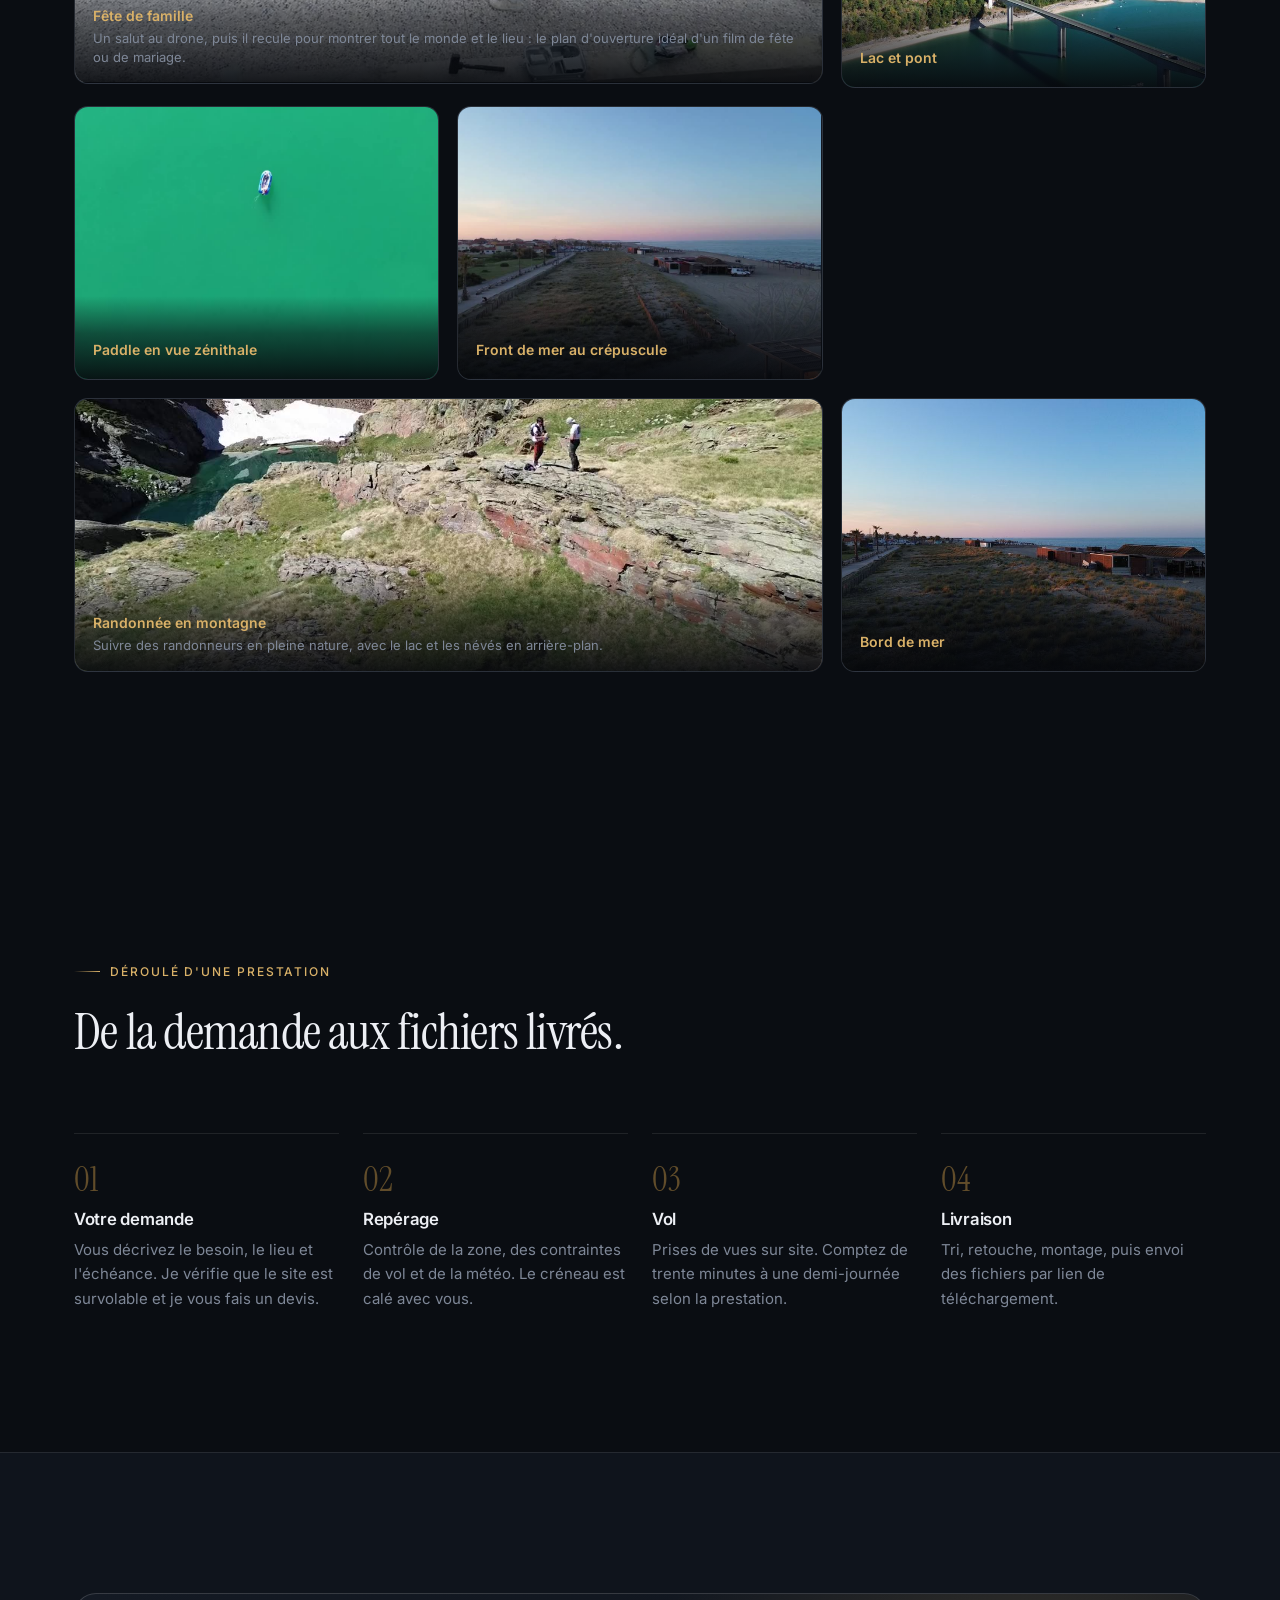
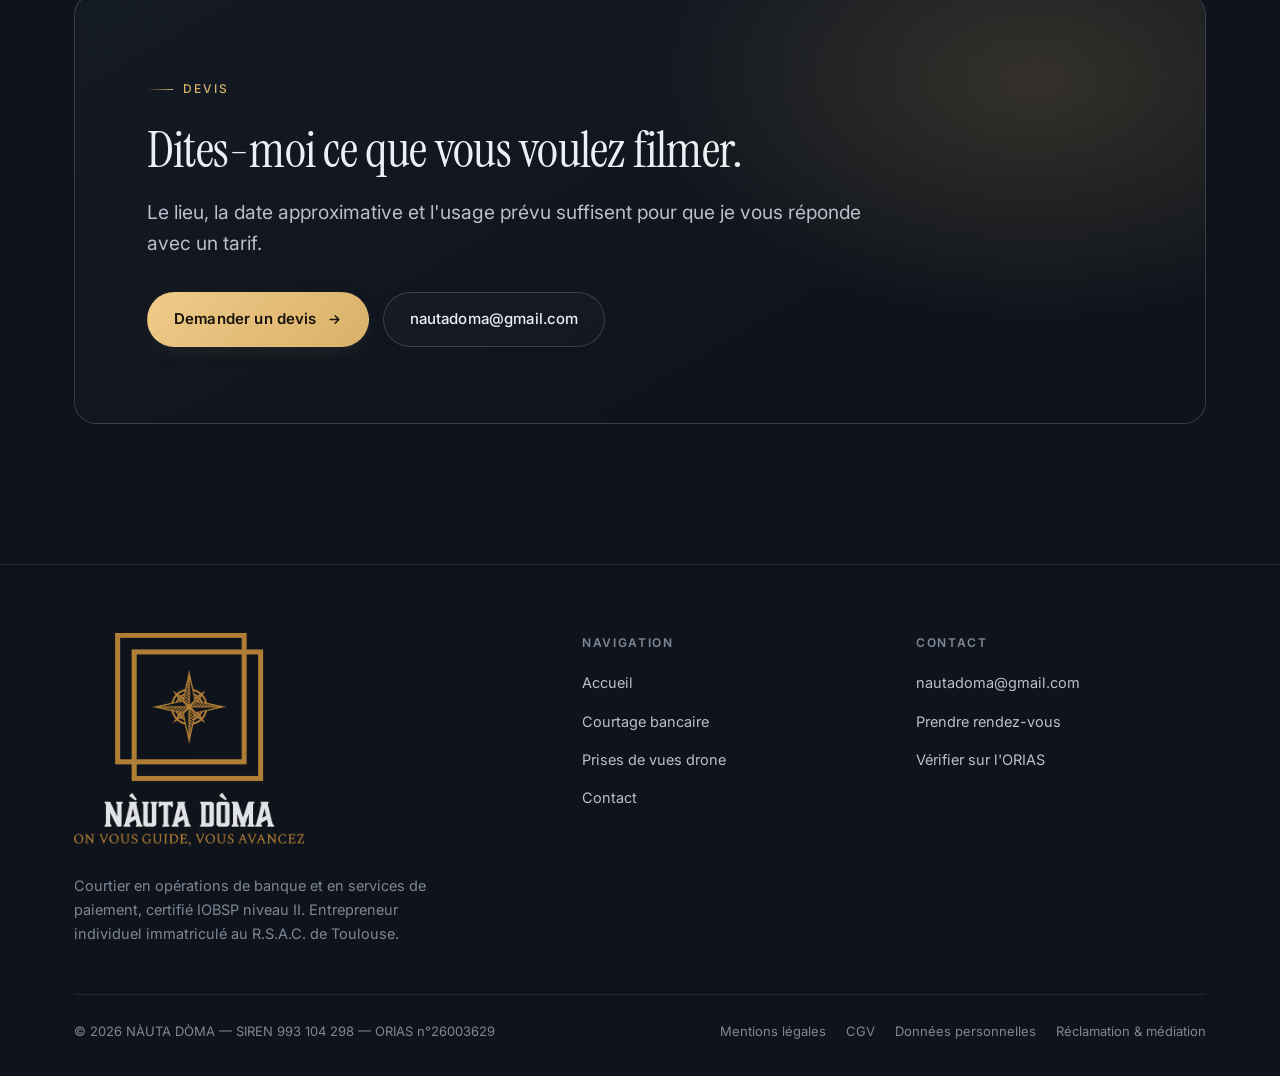
==== commit 94f8dbb8: "Add files via upload" ====
--- a/drone.html
+++ b/drone.html
@@ -203,12 +203,6 @@
           <figcaption class="media__cap"><strong>Le repas vu du ciel</strong><span>Tables, jeux des enfants, barbecue : toute l'ambiance d'une journée en une seule image.</span></figcaption>
         </figure>
         <figure class="media media--photo">
-          <a href="assets/img/evenements/groupe-pelouse.jpg" data-lightbox aria-label="Agrandir : Photo de groupe">
-            <img src="assets/img/evenements/groupe-pelouse-min.jpg" srcset="assets/img/evenements/groupe-pelouse-min.jpg 900w, assets/img/evenements/groupe-pelouse.jpg 1920w" sizes="(max-width: 620px) 100vw, 33vw" alt="Photo de groupe prise par drone sur une pelouse" loading="lazy" decoding="async">
-          </a>
-          <figcaption class="media__cap"><strong>Photo de groupe</strong><span>Tout le monde dans le cadre, sans perche ni escabeau.</span></figcaption>
-        </figure>
-        <figure class="media media--photo">
           <a href="assets/img/evenements/lac-pont.jpg" data-lightbox aria-label="Agrandir : Lac et pont">
             <img src="assets/img/evenements/lac-pont-min.jpg" srcset="assets/img/evenements/lac-pont-min.jpg 900w, assets/img/evenements/lac-pont.jpg 1920w" sizes="(max-width: 620px) 100vw, 33vw" alt="Vue aérienne d'un lac turquoise traversé par un pont" loading="lazy" decoding="async">
           </a>
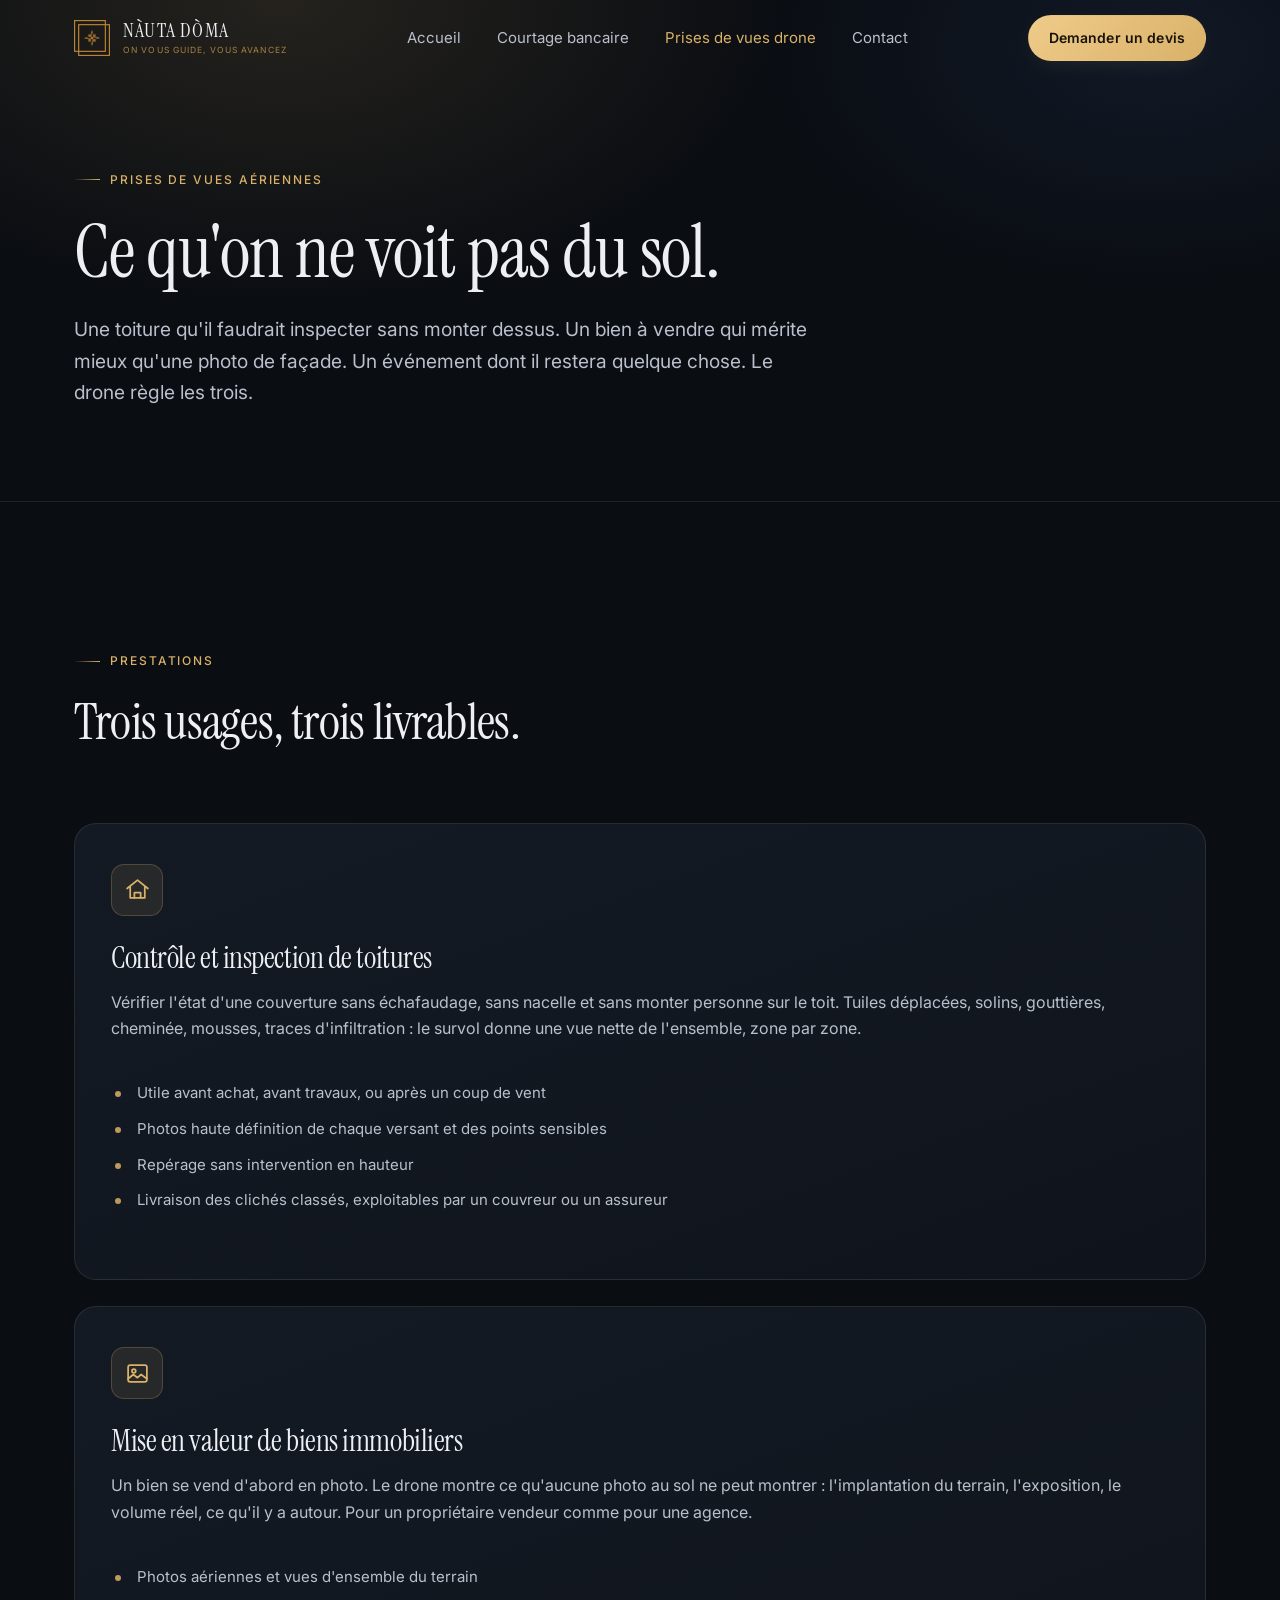
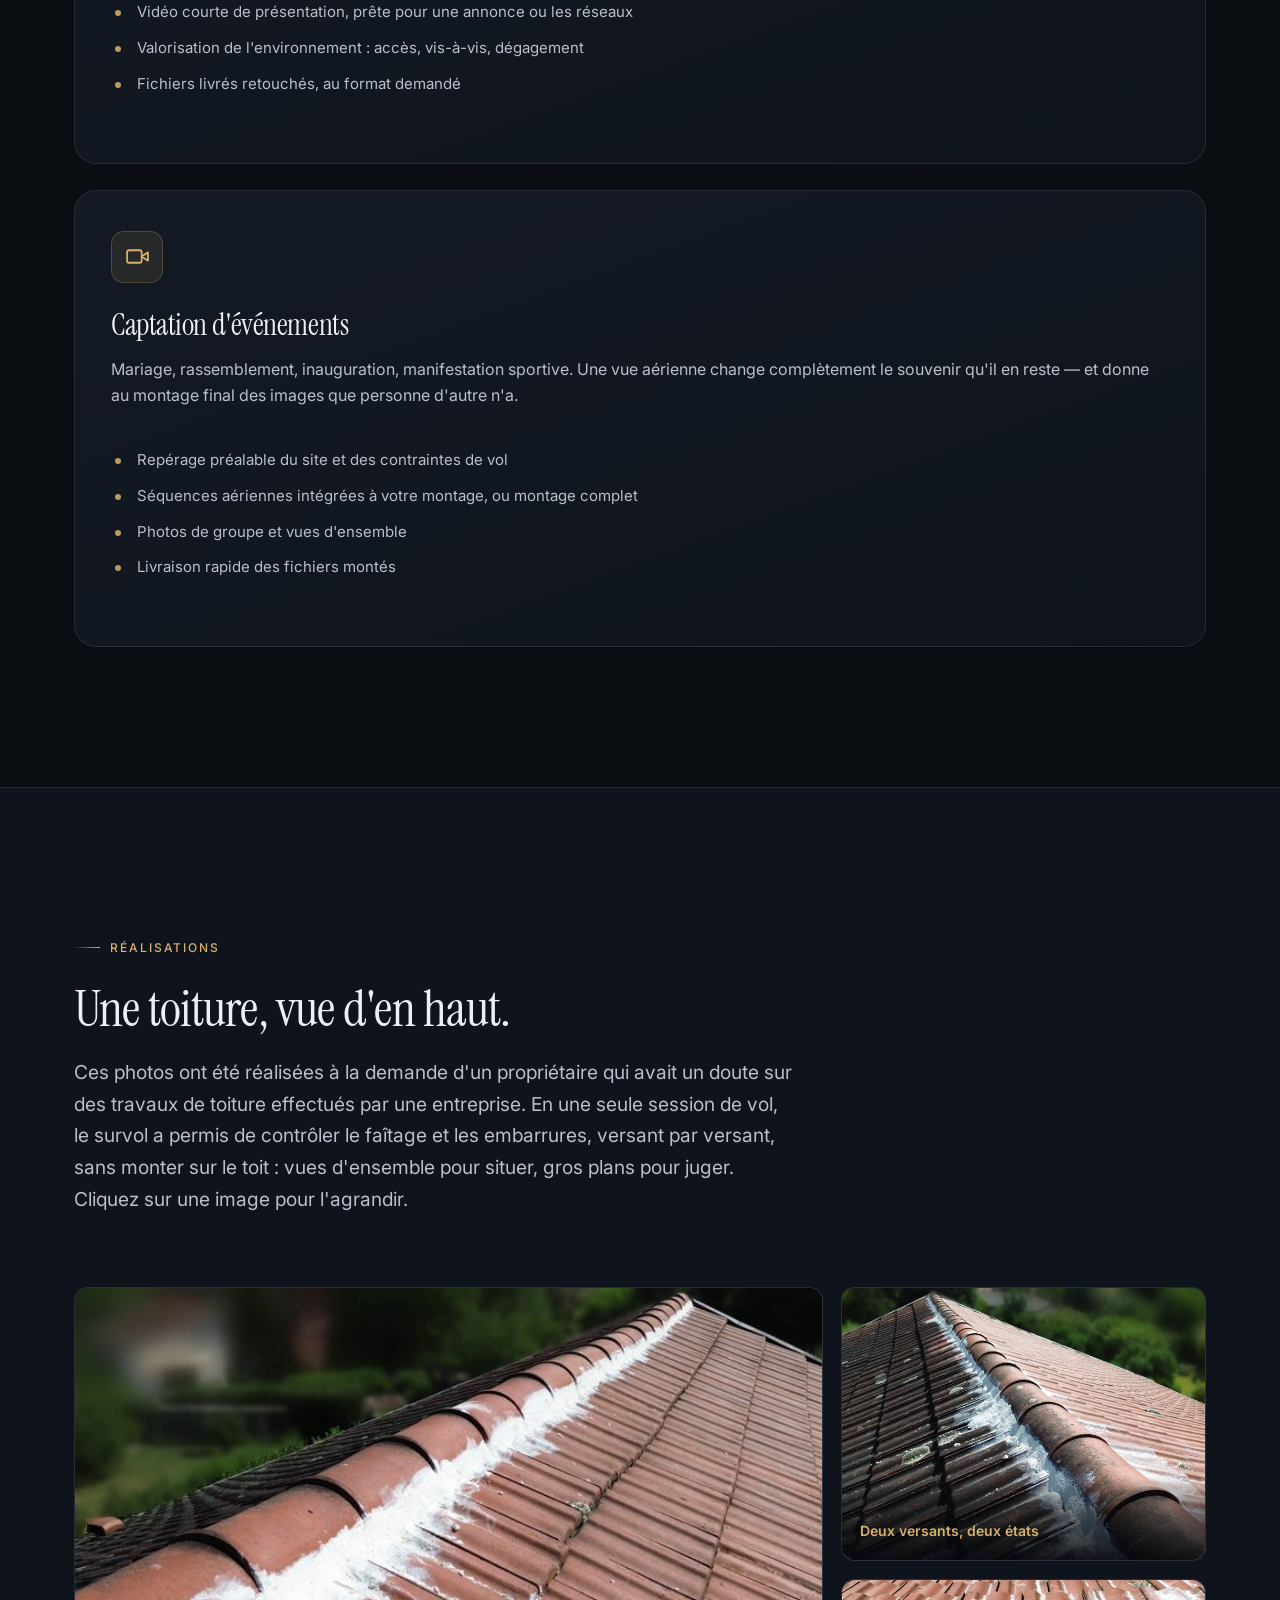
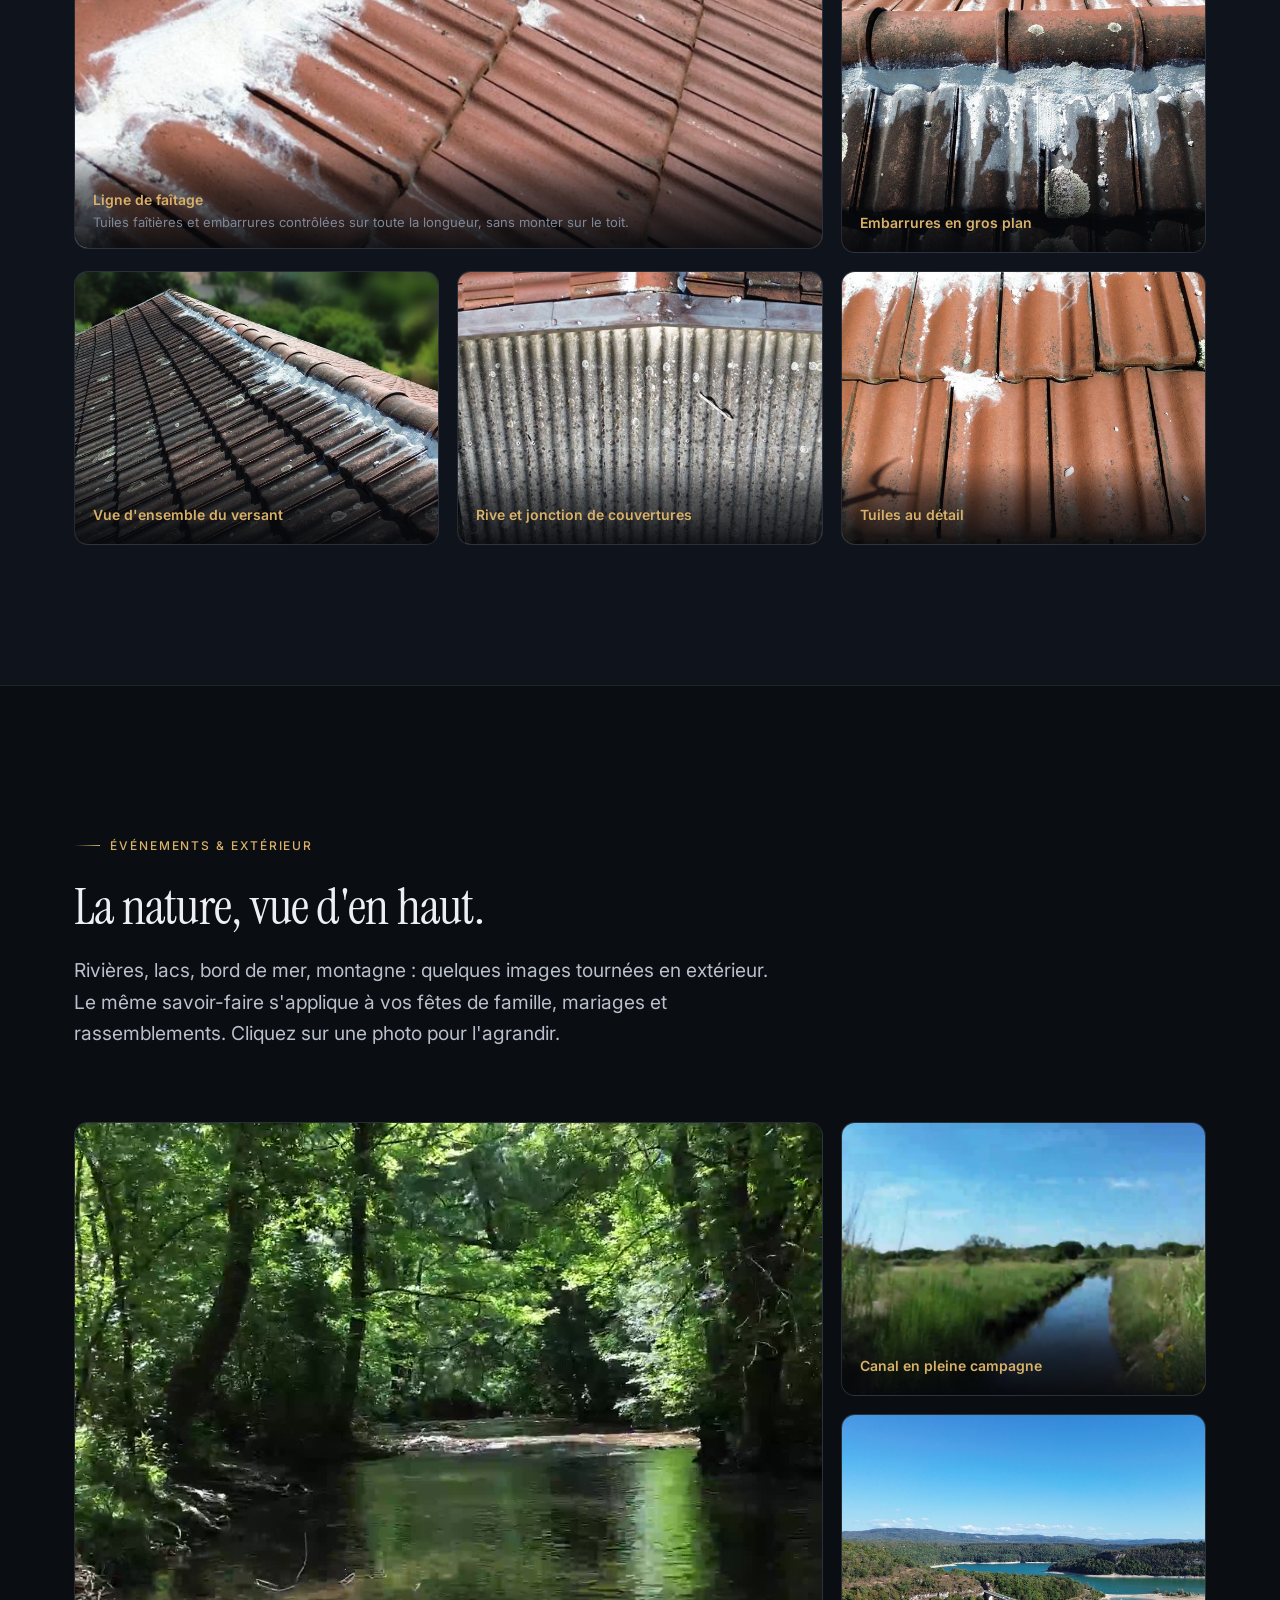
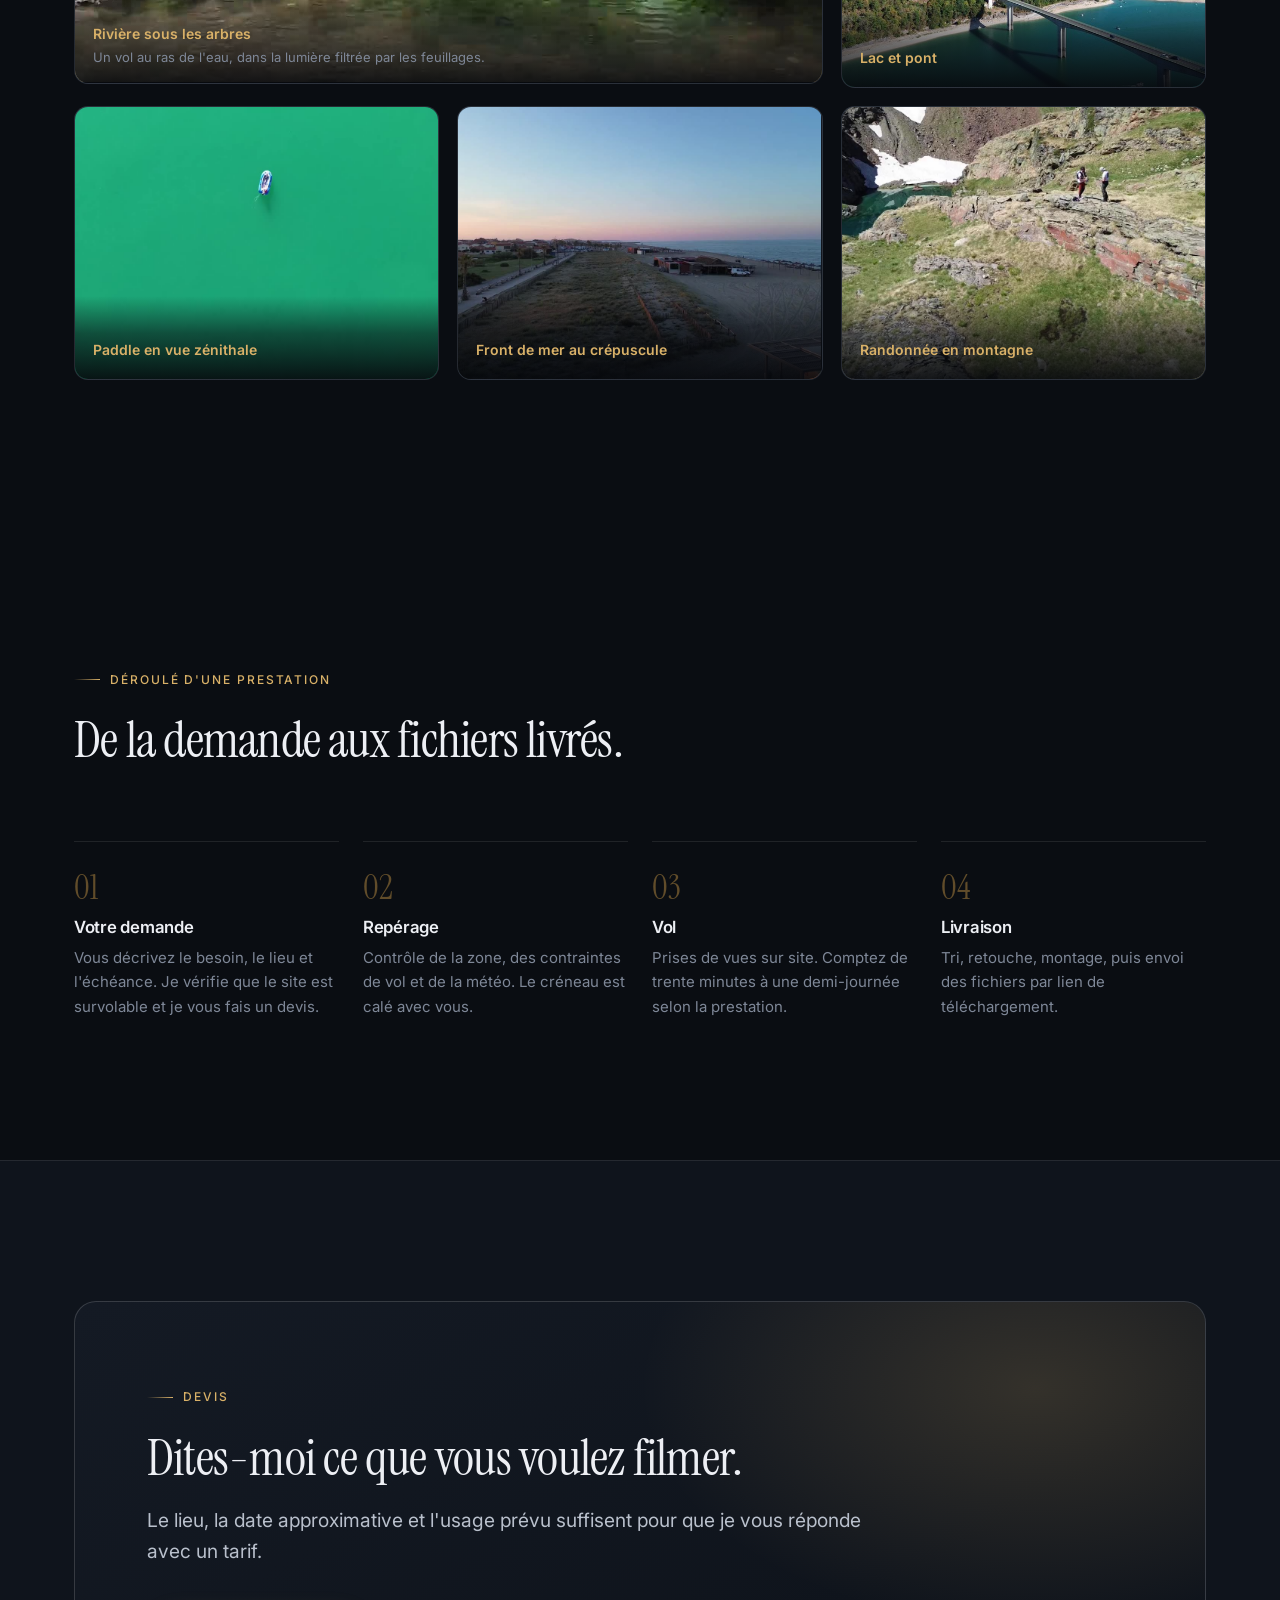
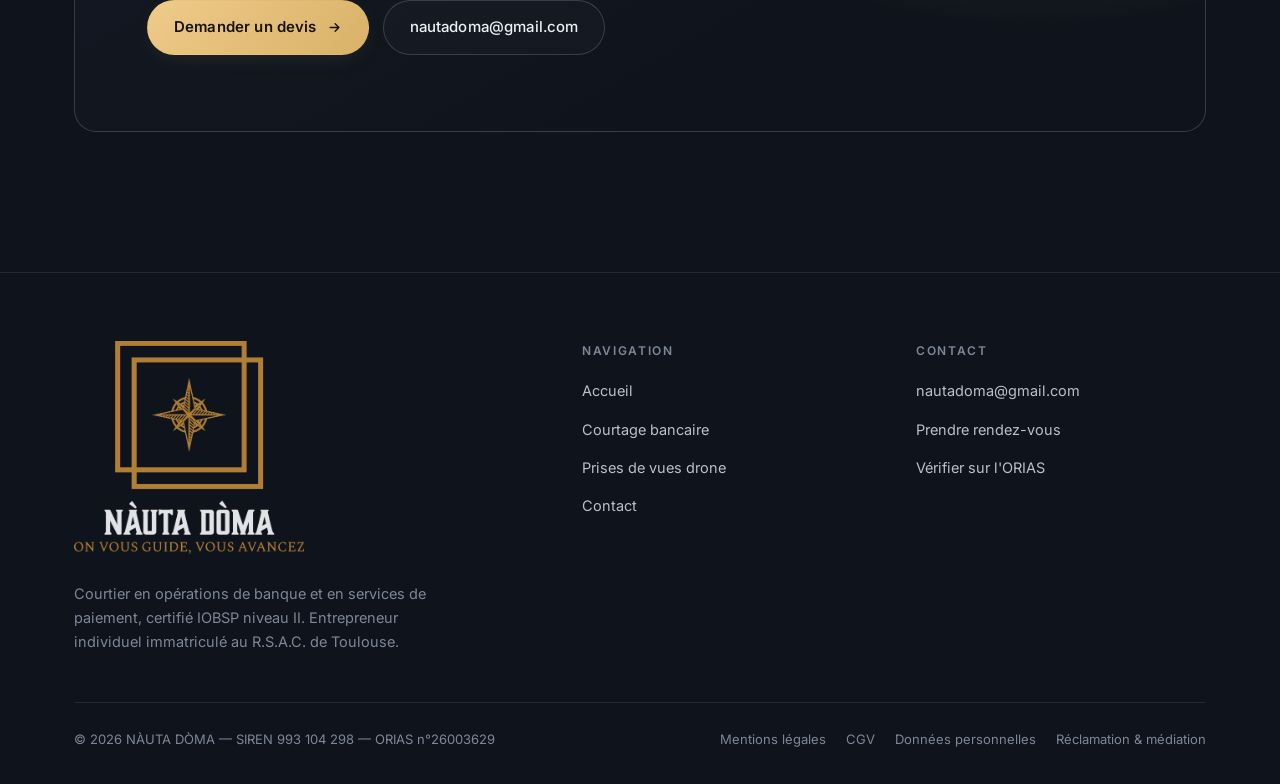
==== commit 3632ad50: "Add files via upload" ====
--- a/drone.html
+++ b/drone.html
@@ -181,26 +181,26 @@
     <div class="wrap">
       <div class="section-head reveal">
         <span class="eyebrow">Événements &amp; extérieur</span>
-        <h2 class="h2">Vos moments, vus d'en haut.</h2>
+        <h2 class="h2">La nature, vue d'en haut.</h2>
         <p class="lead" style="margin-top:20px">
-          Fêtes de famille, rassemblements, sorties en pleine nature : quelques images
-          tournées en extérieur. Les visages ont été floutés pour la publication sur ce site.
+          Rivières, lacs, bord de mer, montagne : quelques images tournées en extérieur.
+          Le même savoir-faire s'applique à vos fêtes de famille, mariages et rassemblements.
           Cliquez sur une photo pour l'agrandir.
         </p>
       </div>
 
       <div class="media-grid reveal">
         <figure class="media media--video">
-          <video autoplay muted loop playsinline preload="metadata" poster="assets/video/fete-famille-poster.jpg" aria-label="Vidéo : le drone s'éloigne d'un groupe réuni dans une cour et dévoile la maison">
-            <source src="assets/video/fete-famille.mp4" type="video/mp4">
-          </video>
-          <figcaption class="media__cap"><strong>Fête de famille</strong><span>Un salut au drone, puis il recule pour montrer tout le monde et le lieu : le plan d'ouverture idéal d'un film de fête ou de mariage.</span></figcaption>
-        </figure>
-        <figure class="media media--photo">
-          <a href="assets/img/evenements/repas-famille.jpg" data-lightbox aria-label="Agrandir : Le repas vu du ciel">
-            <img src="assets/img/evenements/repas-famille-min.jpg" srcset="assets/img/evenements/repas-famille-min.jpg 900w, assets/img/evenements/repas-famille.jpg 1920w" sizes="(max-width: 620px) 100vw, 33vw" alt="Repas de famille dans une cour, vu en hauteur par drone" loading="lazy" decoding="async">
-          </a>
-          <figcaption class="media__cap"><strong>Le repas vu du ciel</strong><span>Tables, jeux des enfants, barbecue : toute l'ambiance d'une journée en une seule image.</span></figcaption>
+          <video autoplay muted loop playsinline preload="metadata" poster="assets/video/riviere-sous-bois-poster.jpg" aria-label="Vidéo : vol au ras d'une rivière claire sous les arbres">
+            <source src="assets/video/riviere-sous-bois.mp4" type="video/mp4">
+          </video>
+          <figcaption class="media__cap"><strong>Rivière sous les arbres</strong><span>Un vol au ras de l'eau, dans la lumière filtrée par les feuillages.</span></figcaption>
+        </figure>
+        <figure class="media media--video">
+          <video autoplay muted loop playsinline preload="metadata" poster="assets/video/canal-campagne-poster.jpg" aria-label="Vidéo : survol d'un canal bordé de hautes herbes">
+            <source src="assets/video/canal-campagne.mp4" type="video/mp4">
+          </video>
+          <figcaption class="media__cap"><strong>Canal en pleine campagne</strong><span>Le fil de l'eau entre les roseaux et les herbes hautes.</span></figcaption>
         </figure>
         <figure class="media media--photo">
           <a href="assets/img/evenements/lac-pont.jpg" data-lightbox aria-label="Agrandir : Lac et pont">
@@ -220,17 +220,11 @@
           </video>
           <figcaption class="media__cap"><strong>Front de mer au crépuscule</strong><span>Un survol lent, à l'heure où la lumière est la plus belle.</span></figcaption>
         </figure>
-        <figure class="media media--video media--wide">
+        <figure class="media media--video">
           <video autoplay muted loop playsinline preload="metadata" poster="assets/video/randonnee-montagne-poster.jpg" aria-label="Vidéo : deux randonneurs en montagne, avec un lac et des névés">
             <source src="assets/video/randonnee-montagne.mp4" type="video/mp4">
           </video>
           <figcaption class="media__cap"><strong>Randonnée en montagne</strong><span>Suivre des randonneurs en pleine nature, avec le lac et les névés en arrière-plan.</span></figcaption>
-        </figure>
-        <figure class="media media--photo">
-          <a href="assets/img/evenements/bord-de-mer.jpg" data-lightbox aria-label="Agrandir : Bord de mer">
-            <img src="assets/img/evenements/bord-de-mer-min.jpg" srcset="assets/img/evenements/bord-de-mer-min.jpg 900w, assets/img/evenements/bord-de-mer.jpg 1920w" sizes="(max-width: 620px) 100vw, 33vw" alt="Vue aérienne de la plage et de la promenade au crépuscule" loading="lazy" decoding="async">
-          </a>
-          <figcaption class="media__cap"><strong>Bord de mer</strong><span>La plage et la promenade, au coucher du soleil.</span></figcaption>
         </figure>
       </div>
     </div>
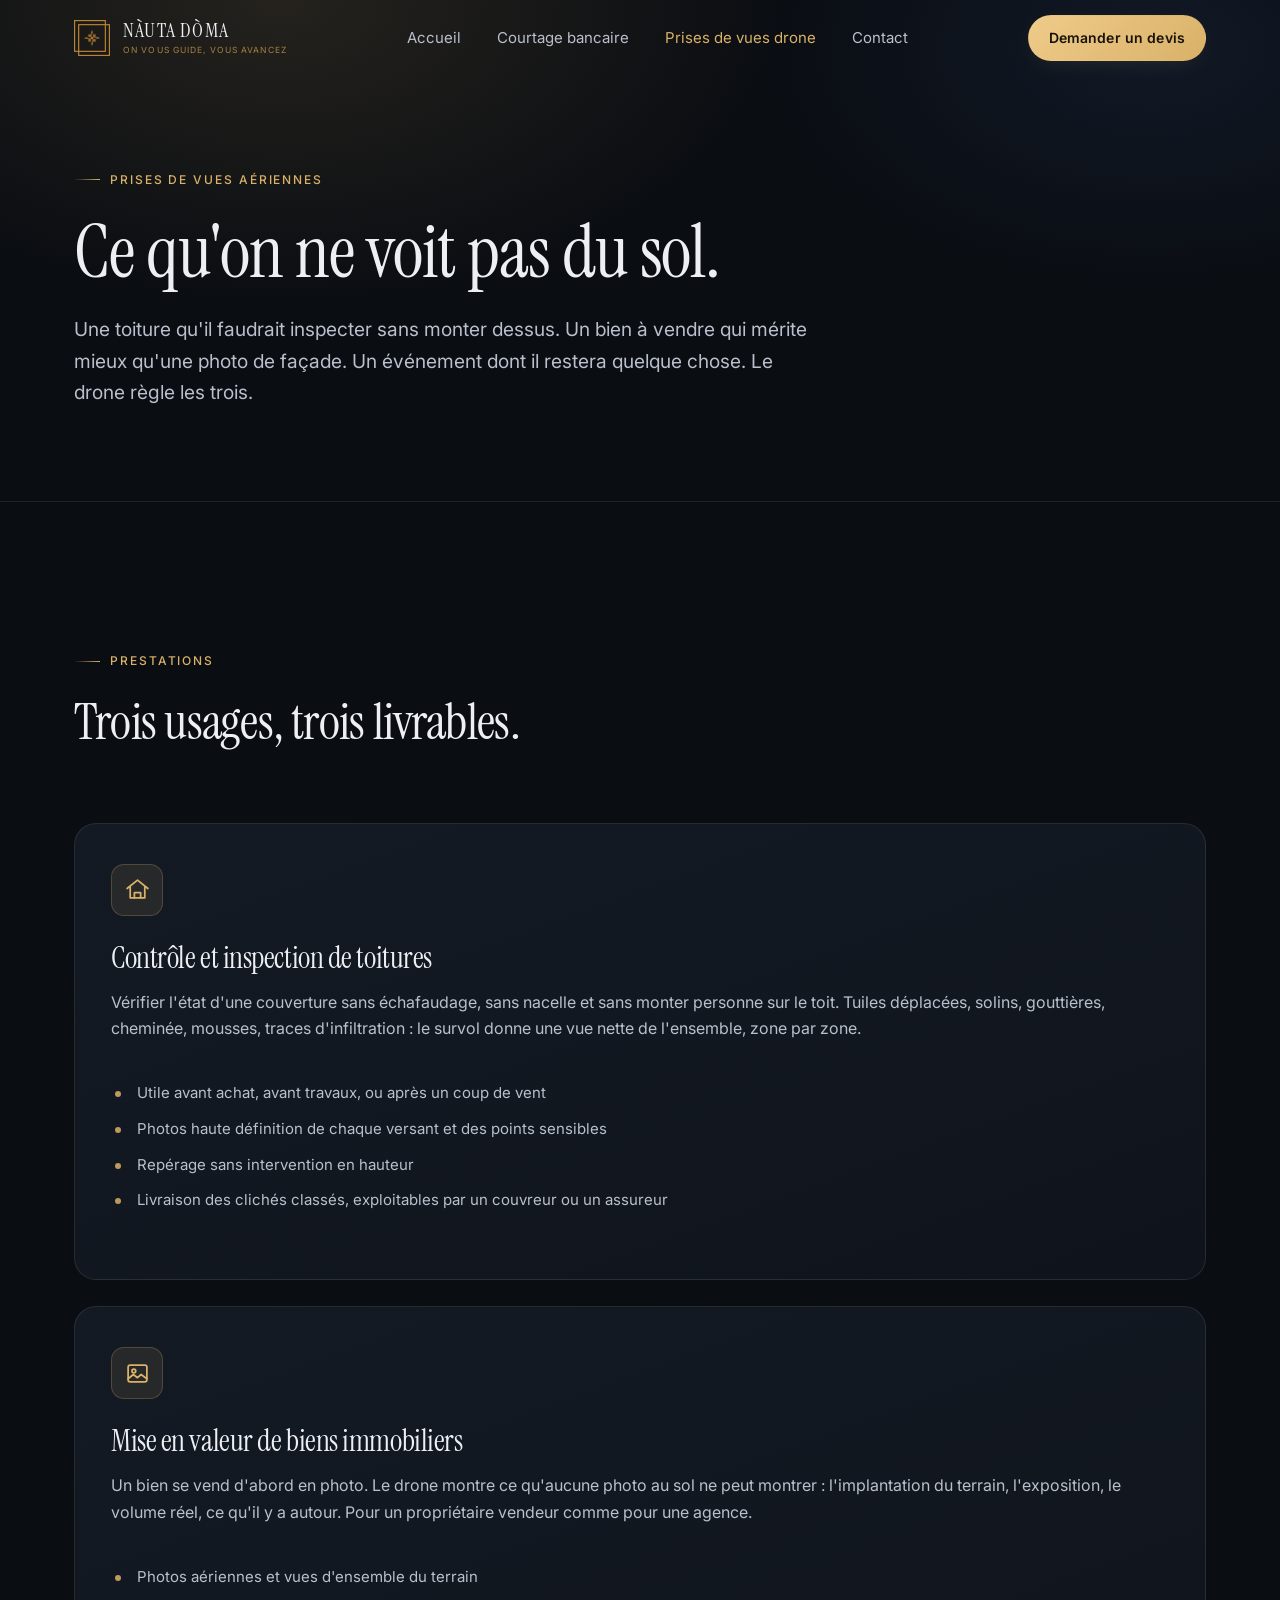
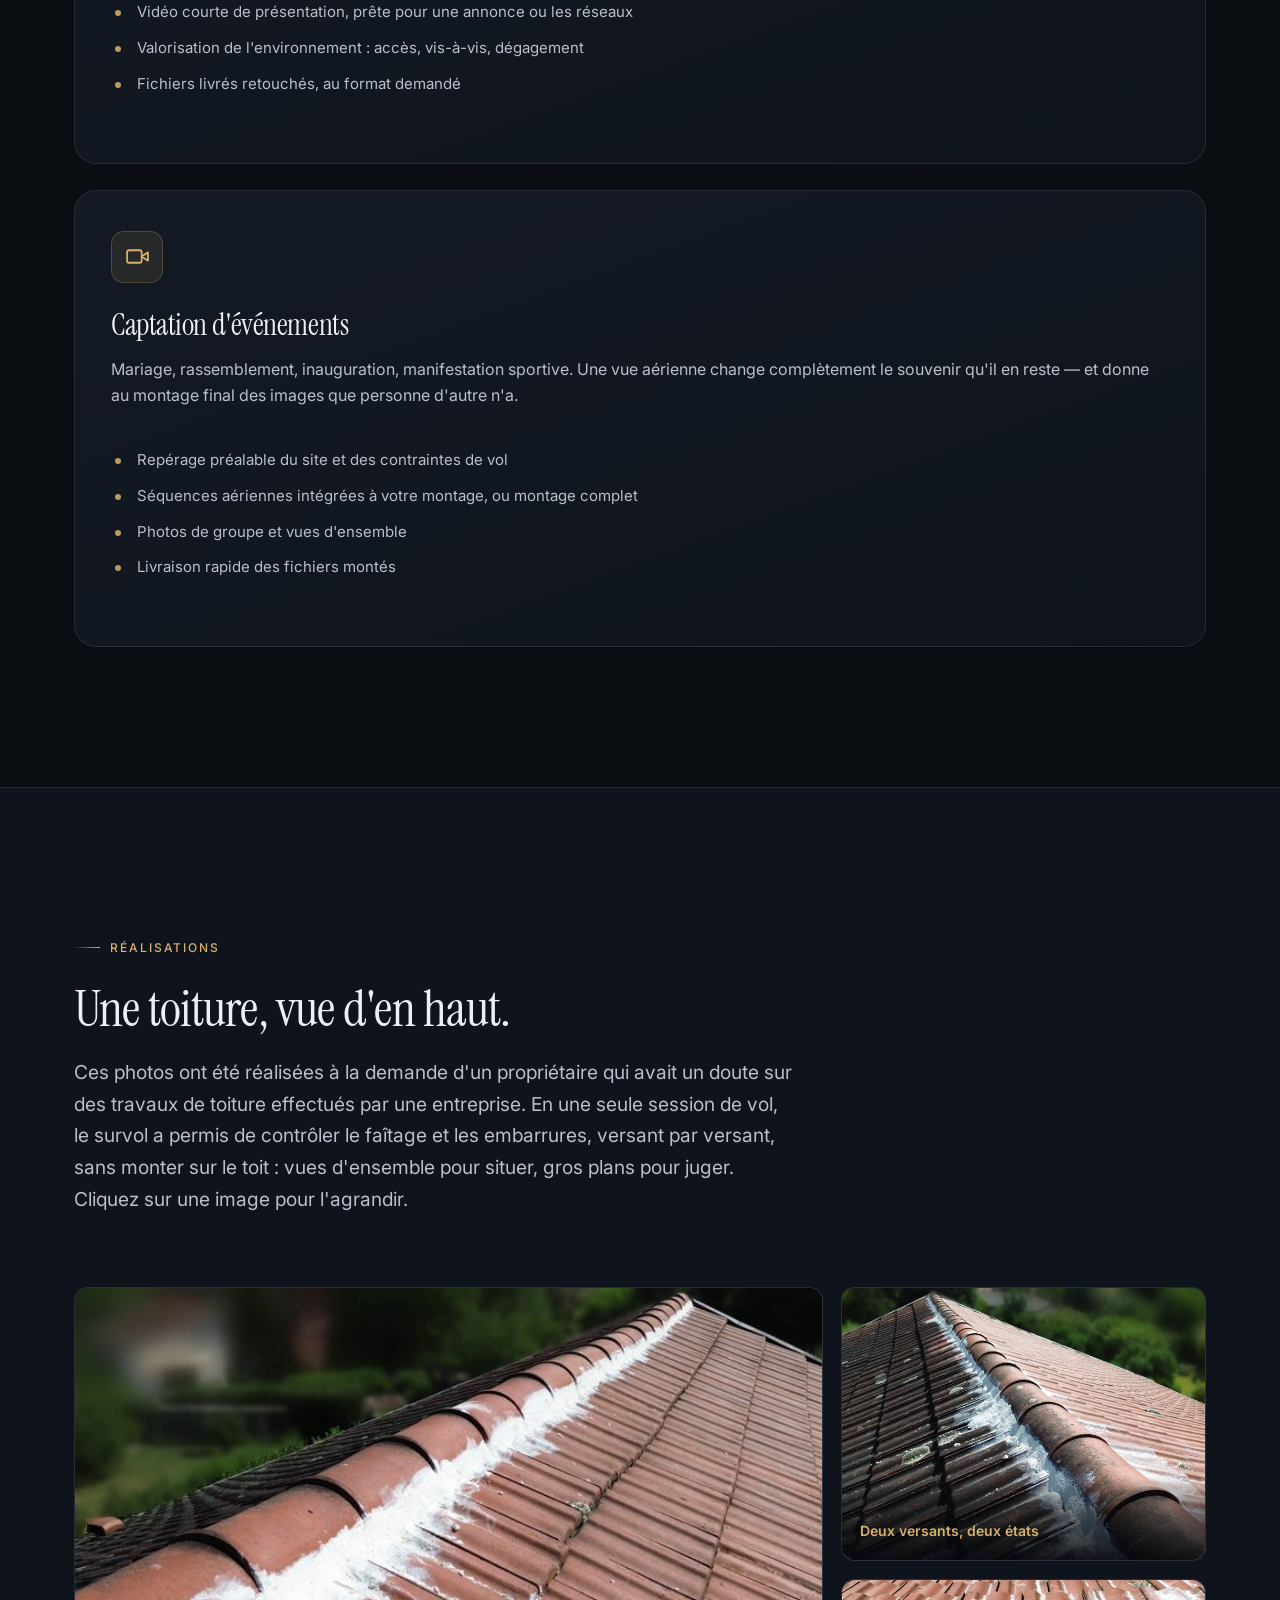
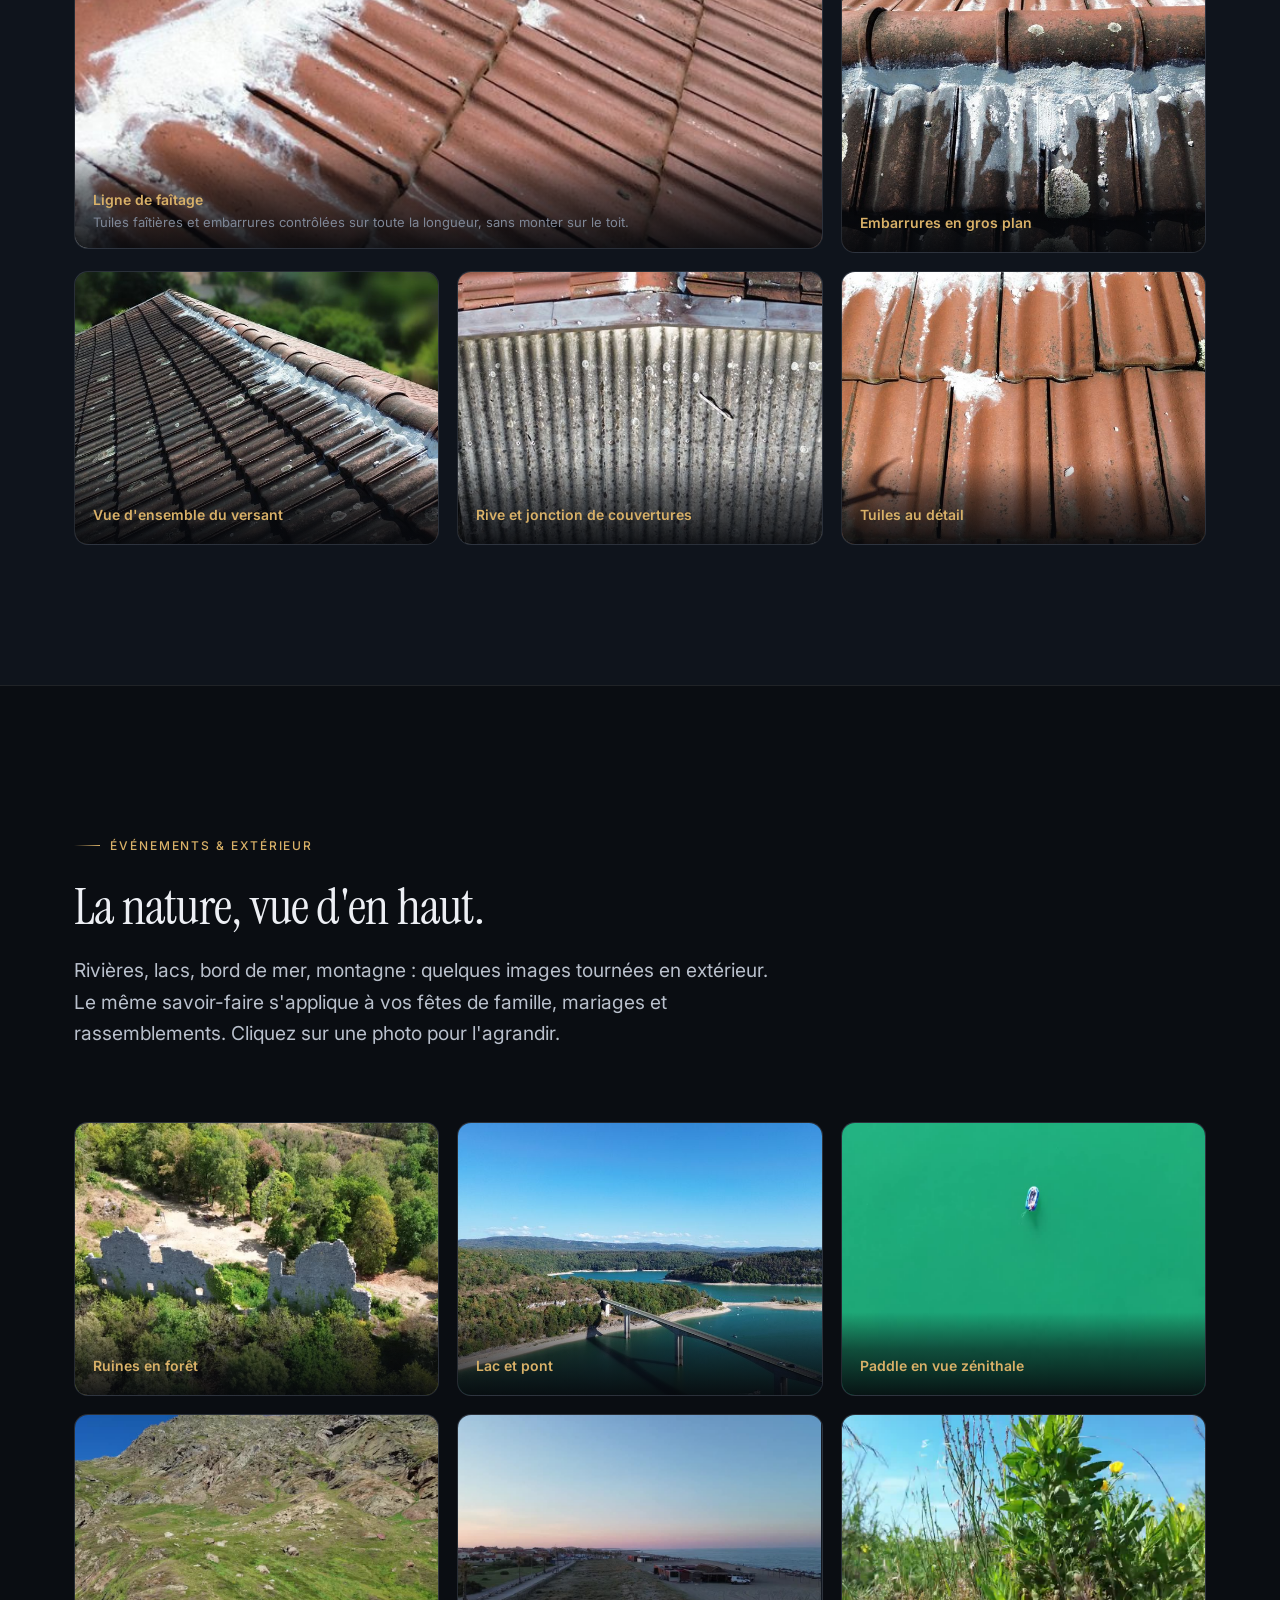
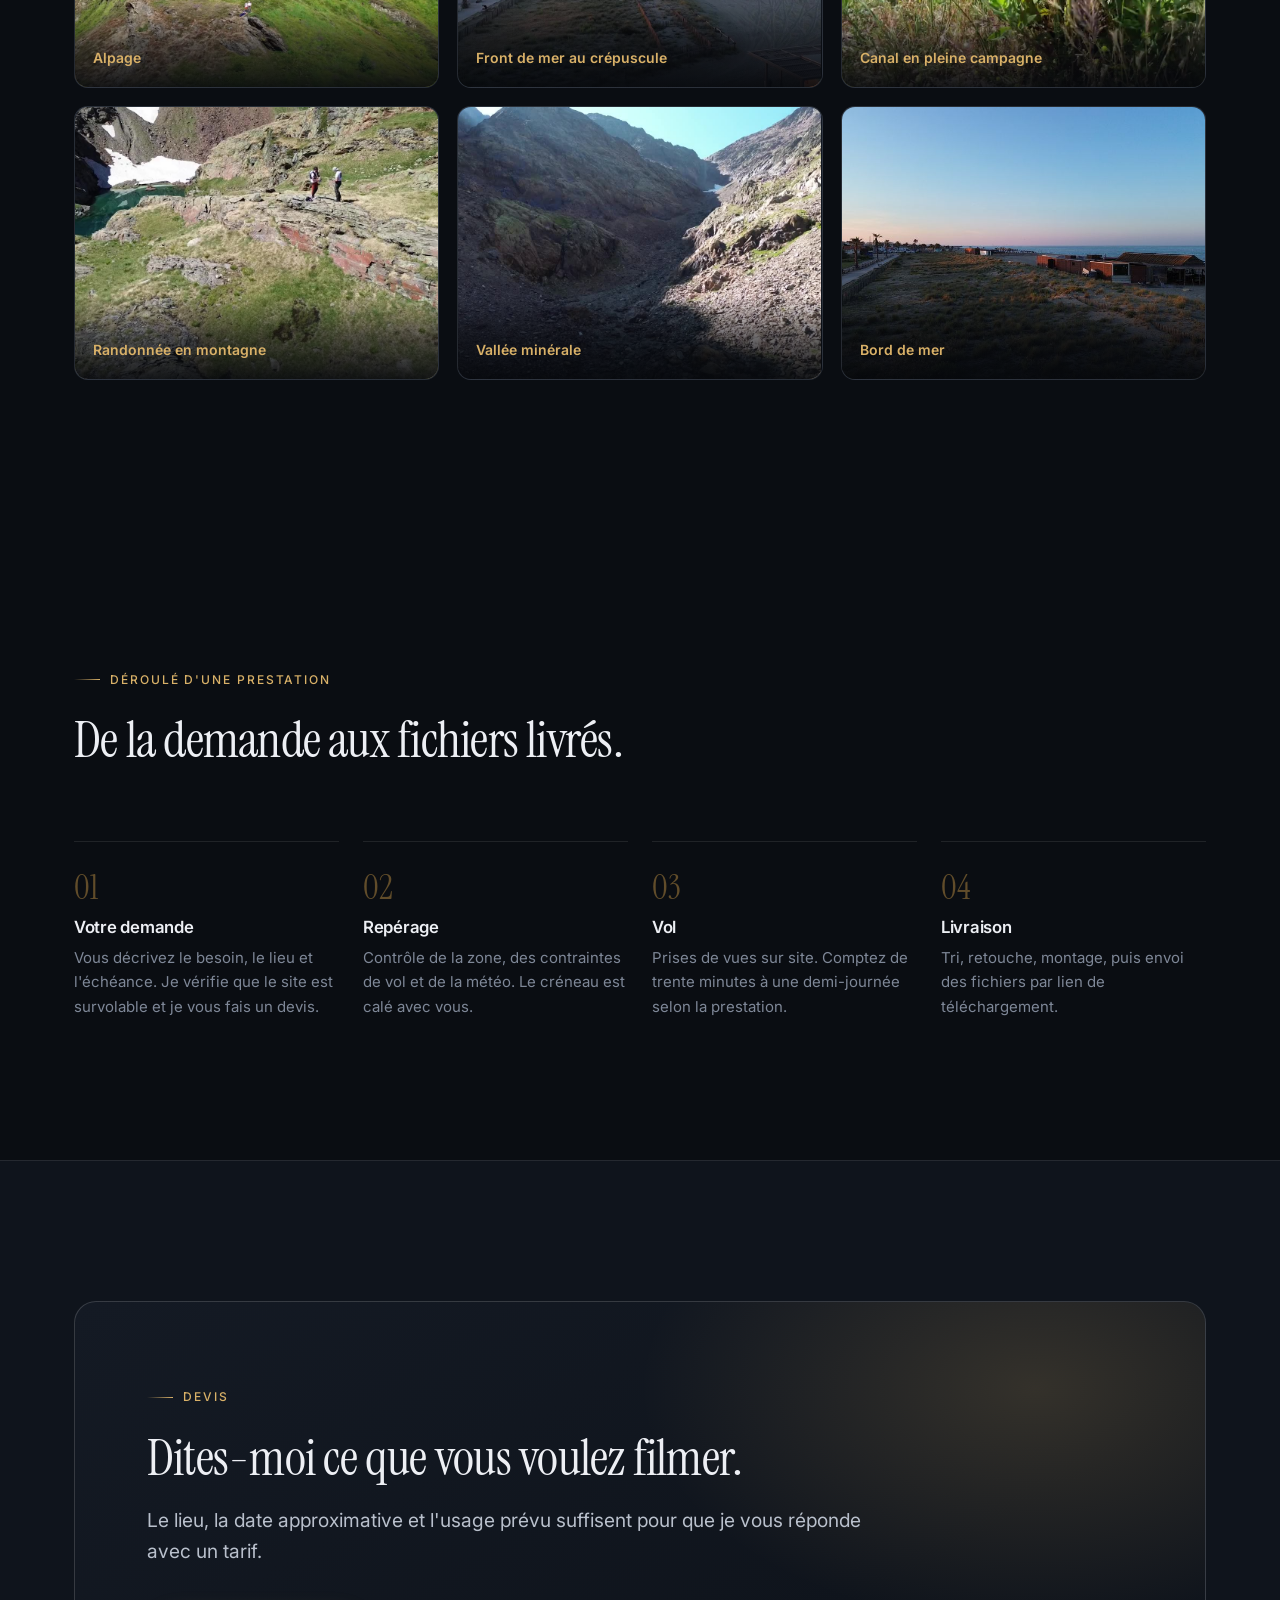
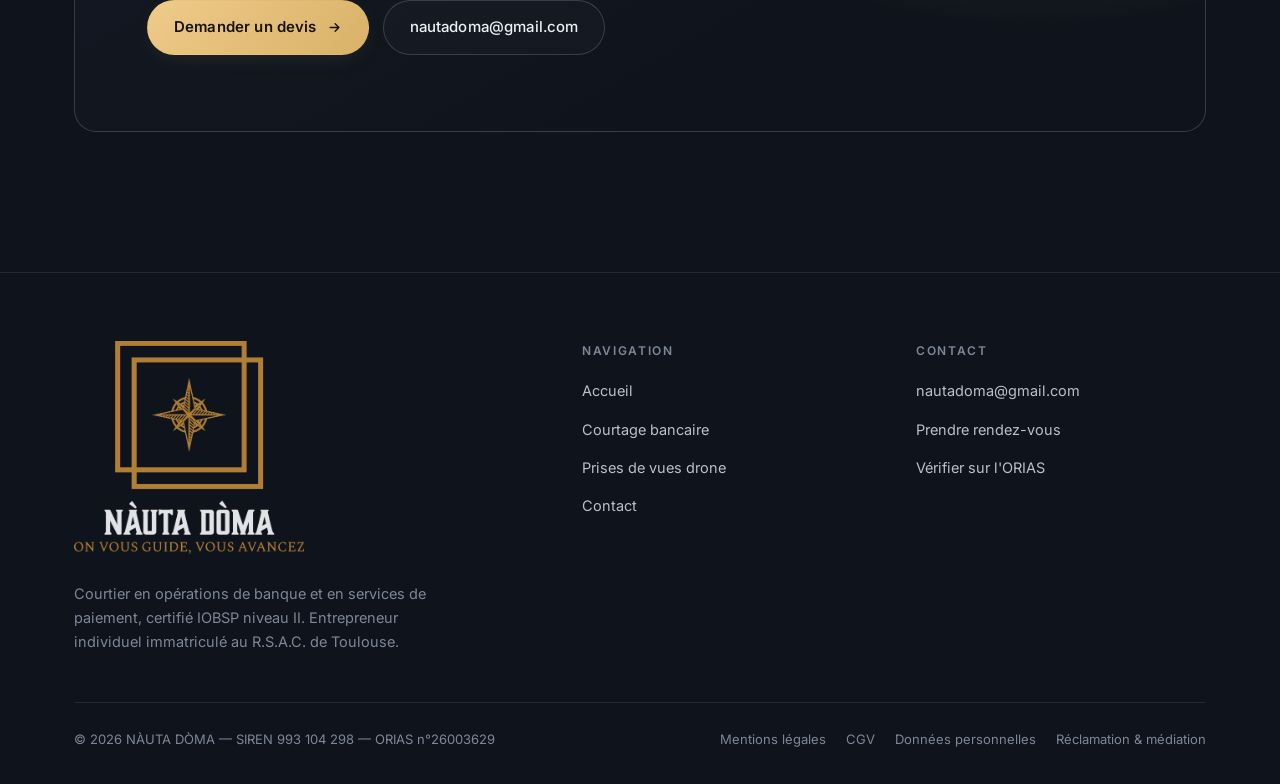
==== commit 7a713fb6: "Add files via upload" ====
--- a/drone.html
+++ b/drone.html
@@ -12,7 +12,7 @@
 <link rel="preconnect" href="https://fonts.googleapis.com">
 <link rel="preconnect" href="https://fonts.gstatic.com" crossorigin>
 <link href="https://fonts.googleapis.com/css2?family=Instrument+Serif:ital@0;1&family=Inter:wght@400;500;600&display=swap" rel="stylesheet">
-<link rel="stylesheet" href="assets/css/style.css?v=3">
+<link rel="stylesheet" href="assets/css/style.css?v=4">
 </head>
 <body>
 
@@ -189,42 +189,60 @@
         </p>
       </div>
 
-      <div class="media-grid reveal">
-        <figure class="media media--video">
-          <video autoplay muted loop playsinline preload="metadata" poster="assets/video/riviere-sous-bois-poster.jpg" aria-label="Vidéo : vol au ras d'une rivière claire sous les arbres">
-            <source src="assets/video/riviere-sous-bois.mp4" type="video/mp4">
-          </video>
-          <figcaption class="media__cap"><strong>Rivière sous les arbres</strong><span>Un vol au ras de l'eau, dans la lumière filtrée par les feuillages.</span></figcaption>
+      <div class="media-grid media-grid--even reveal">
+        <figure class="media media--video">
+          <video autoplay muted loop playsinline preload="metadata" poster="assets/video/ruines-foret-poster.jpg" aria-label="Vidéo : ruines en pierre au milieu de la forêt, vues du ciel">
+            <source src="assets/video/ruines-foret.mp4" type="video/mp4">
+          </video>
+          <figcaption class="media__cap"><strong>Ruines en forêt</strong><span>Des vieux murs de pierre perdus dans la verdure.</span></figcaption>
+        </figure>
+        <figure class="media media--photo">
+          <a href="assets/img/evenements/lac-pont.jpg" data-lightbox aria-label="Agrandir : Lac et pont">
+            <img src="assets/img/evenements/lac-pont-min.jpg" srcset="assets/img/evenements/lac-pont-min.jpg 900w, assets/img/evenements/lac-pont.jpg 1920w" sizes="(max-width: 620px) 100vw, 33vw" alt="Vue aérienne d'un lac turquoise traversé par un pont" loading="lazy" decoding="async">
+          </a>
+          <figcaption class="media__cap"><strong>Lac et pont</strong><span>L'eau, le pont et les rives en une seule vue.</span></figcaption>
+        </figure>
+        <figure class="media media--video">
+          <video autoplay muted loop playsinline preload="metadata" poster="assets/video/paddle-lac-poster.jpg" aria-label="Vidéo : un paddle vu à la verticale sur une eau turquoise">
+            <source src="assets/video/paddle-lac.mp4" type="video/mp4">
+          </video>
+          <figcaption class="media__cap"><strong>Paddle en vue zénithale</strong><span>La caméra à la verticale, au-dessus de l'eau turquoise.</span></figcaption>
+        </figure>
+        <figure class="media media--video">
+          <video autoplay muted loop playsinline preload="metadata" poster="assets/video/alpage-poster.jpg" aria-label="Vidéo : survol d'un alpage verdoyant entre les rochers">
+            <source src="assets/video/alpage.mp4" type="video/mp4">
+          </video>
+          <figcaption class="media__cap"><strong>Alpage</strong><span>Herbe et rochers, à flanc de montagne.</span></figcaption>
+        </figure>
+        <figure class="media media--video">
+          <video autoplay muted loop playsinline preload="metadata" poster="assets/video/front-de-mer-poster.jpg" aria-label="Vidéo : survol d'un front de mer au coucher du soleil">
+            <source src="assets/video/front-de-mer.mp4" type="video/mp4">
+          </video>
+          <figcaption class="media__cap"><strong>Front de mer au crépuscule</strong><span>Un survol lent, à l'heure où la lumière est la plus belle.</span></figcaption>
         </figure>
         <figure class="media media--video">
           <video autoplay muted loop playsinline preload="metadata" poster="assets/video/canal-campagne-poster.jpg" aria-label="Vidéo : survol d'un canal bordé de hautes herbes">
             <source src="assets/video/canal-campagne.mp4" type="video/mp4">
           </video>
-          <figcaption class="media__cap"><strong>Canal en pleine campagne</strong><span>Le fil de l'eau entre les roseaux et les herbes hautes.</span></figcaption>
-        </figure>
-        <figure class="media media--photo">
-          <a href="assets/img/evenements/lac-pont.jpg" data-lightbox aria-label="Agrandir : Lac et pont">
-            <img src="assets/img/evenements/lac-pont-min.jpg" srcset="assets/img/evenements/lac-pont-min.jpg 900w, assets/img/evenements/lac-pont.jpg 1920w" sizes="(max-width: 620px) 100vw, 33vw" alt="Vue aérienne d'un lac turquoise traversé par un pont" loading="lazy" decoding="async">
-          </a>
-          <figcaption class="media__cap"><strong>Lac et pont</strong><span>Un paysage entier en une seule vue : l'eau, le pont, les rives.</span></figcaption>
-        </figure>
-        <figure class="media media--video">
-          <video autoplay muted loop playsinline preload="metadata" poster="assets/video/paddle-lac-poster.jpg" aria-label="Vidéo : un paddle vu à la verticale sur une eau turquoise">
-            <source src="assets/video/paddle-lac.mp4" type="video/mp4">
-          </video>
-          <figcaption class="media__cap"><strong>Paddle en vue zénithale</strong><span>La caméra à la verticale, au-dessus de l'eau turquoise.</span></figcaption>
-        </figure>
-        <figure class="media media--video">
-          <video autoplay muted loop playsinline preload="metadata" poster="assets/video/front-de-mer-poster.jpg" aria-label="Vidéo : survol d'un front de mer au coucher du soleil">
-            <source src="assets/video/front-de-mer.mp4" type="video/mp4">
-          </video>
-          <figcaption class="media__cap"><strong>Front de mer au crépuscule</strong><span>Un survol lent, à l'heure où la lumière est la plus belle.</span></figcaption>
+          <figcaption class="media__cap"><strong>Canal en pleine campagne</strong><span>Le fil de l'eau entre les roseaux.</span></figcaption>
         </figure>
         <figure class="media media--video">
           <video autoplay muted loop playsinline preload="metadata" poster="assets/video/randonnee-montagne-poster.jpg" aria-label="Vidéo : deux randonneurs en montagne, avec un lac et des névés">
             <source src="assets/video/randonnee-montagne.mp4" type="video/mp4">
           </video>
-          <figcaption class="media__cap"><strong>Randonnée en montagne</strong><span>Suivre des randonneurs en pleine nature, avec le lac et les névés en arrière-plan.</span></figcaption>
+          <figcaption class="media__cap"><strong>Randonnée en montagne</strong><span>Suivre des randonneurs, avec le lac et les névés en arrière-plan.</span></figcaption>
+        </figure>
+        <figure class="media media--video">
+          <video autoplay muted loop playsinline preload="metadata" poster="assets/video/vallee-montagne-poster.jpg" aria-label="Vidéo : remontée d'une vallée de montagne rocailleuse">
+            <source src="assets/video/vallee-montagne.mp4" type="video/mp4">
+          </video>
+          <figcaption class="media__cap"><strong>Vallée minérale</strong><span>Remonter une vallée au ras des pierres.</span></figcaption>
+        </figure>
+        <figure class="media media--photo">
+          <a href="assets/img/evenements/bord-de-mer.jpg" data-lightbox aria-label="Agrandir : Bord de mer">
+            <img src="assets/img/evenements/bord-de-mer-min.jpg" srcset="assets/img/evenements/bord-de-mer-min.jpg 900w, assets/img/evenements/bord-de-mer.jpg 1920w" sizes="(max-width: 620px) 100vw, 33vw" alt="Vue aérienne de la plage et de la promenade au crépuscule" loading="lazy" decoding="async">
+          </a>
+          <figcaption class="media__cap"><strong>Bord de mer</strong><span>La plage et la promenade, au coucher du soleil.</span></figcaption>
         </figure>
       </div>
     </div>
--- a/assets/css/style.css
+++ b/assets/css/style.css
@@ -638,3 +638,9 @@
   .media-grid > .media--wide { grid-column: auto; aspect-ratio: 4 / 3; }
   .media--wide video, .media--wide img { position: static; }
 }
+
+/* Grille de vignettes égales (pas de grande case) */
+.media-grid--even > *:first-child { grid-column: auto; grid-row: auto; }
+@media (min-width: 621px) {
+  .media-grid--even > .media .media__cap span { display: none; }
+}
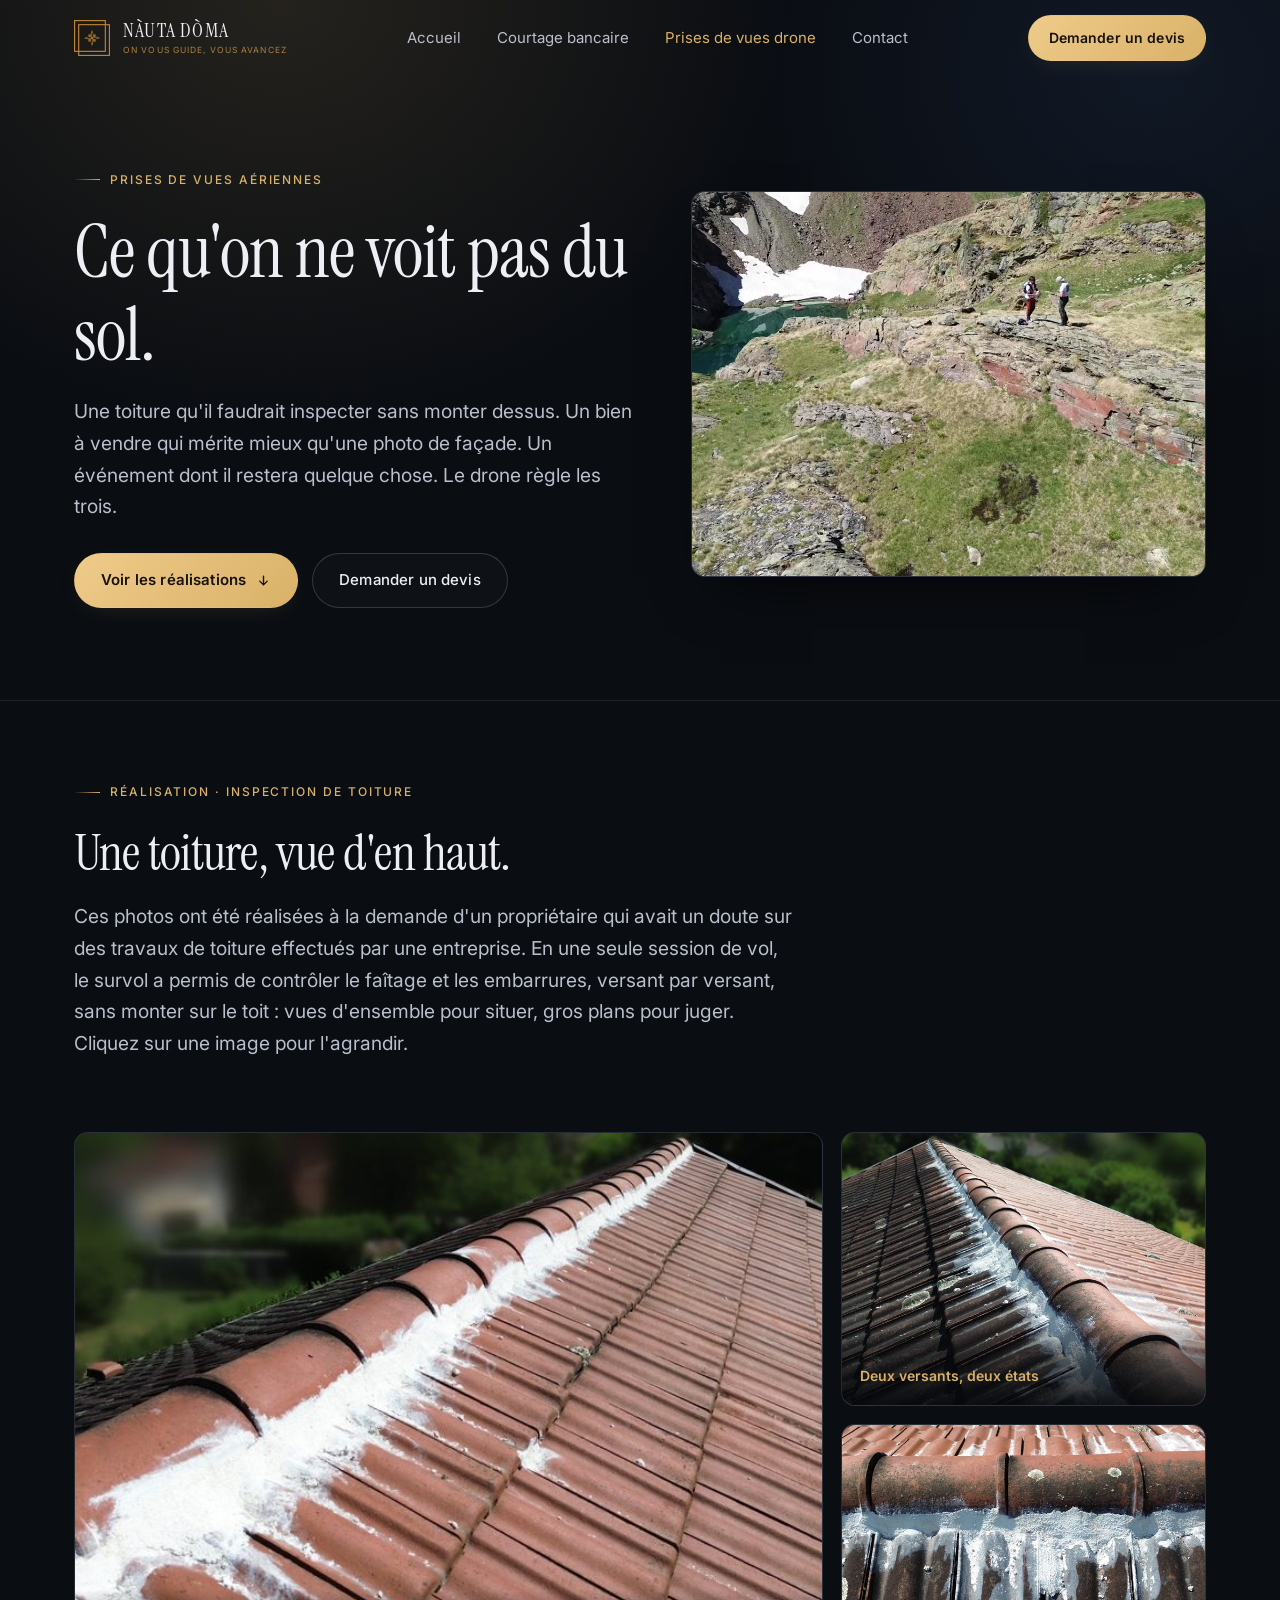
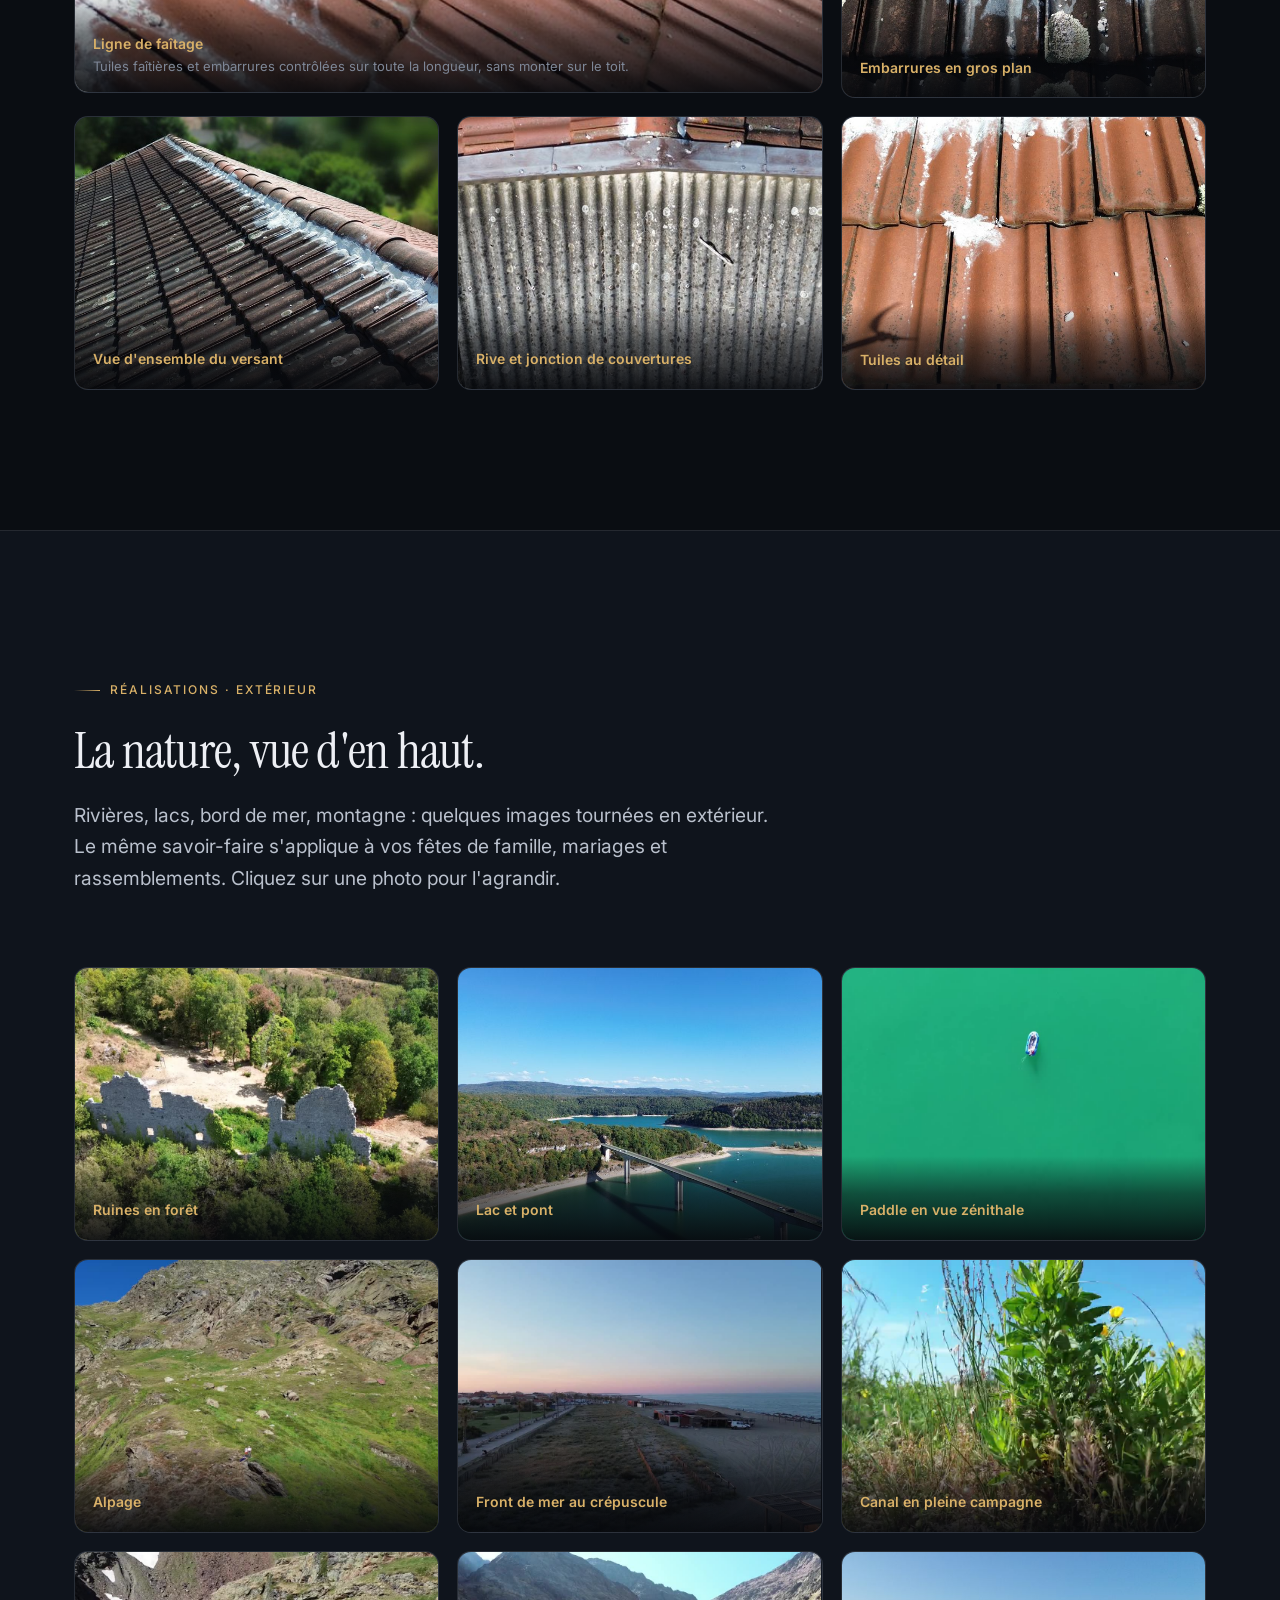
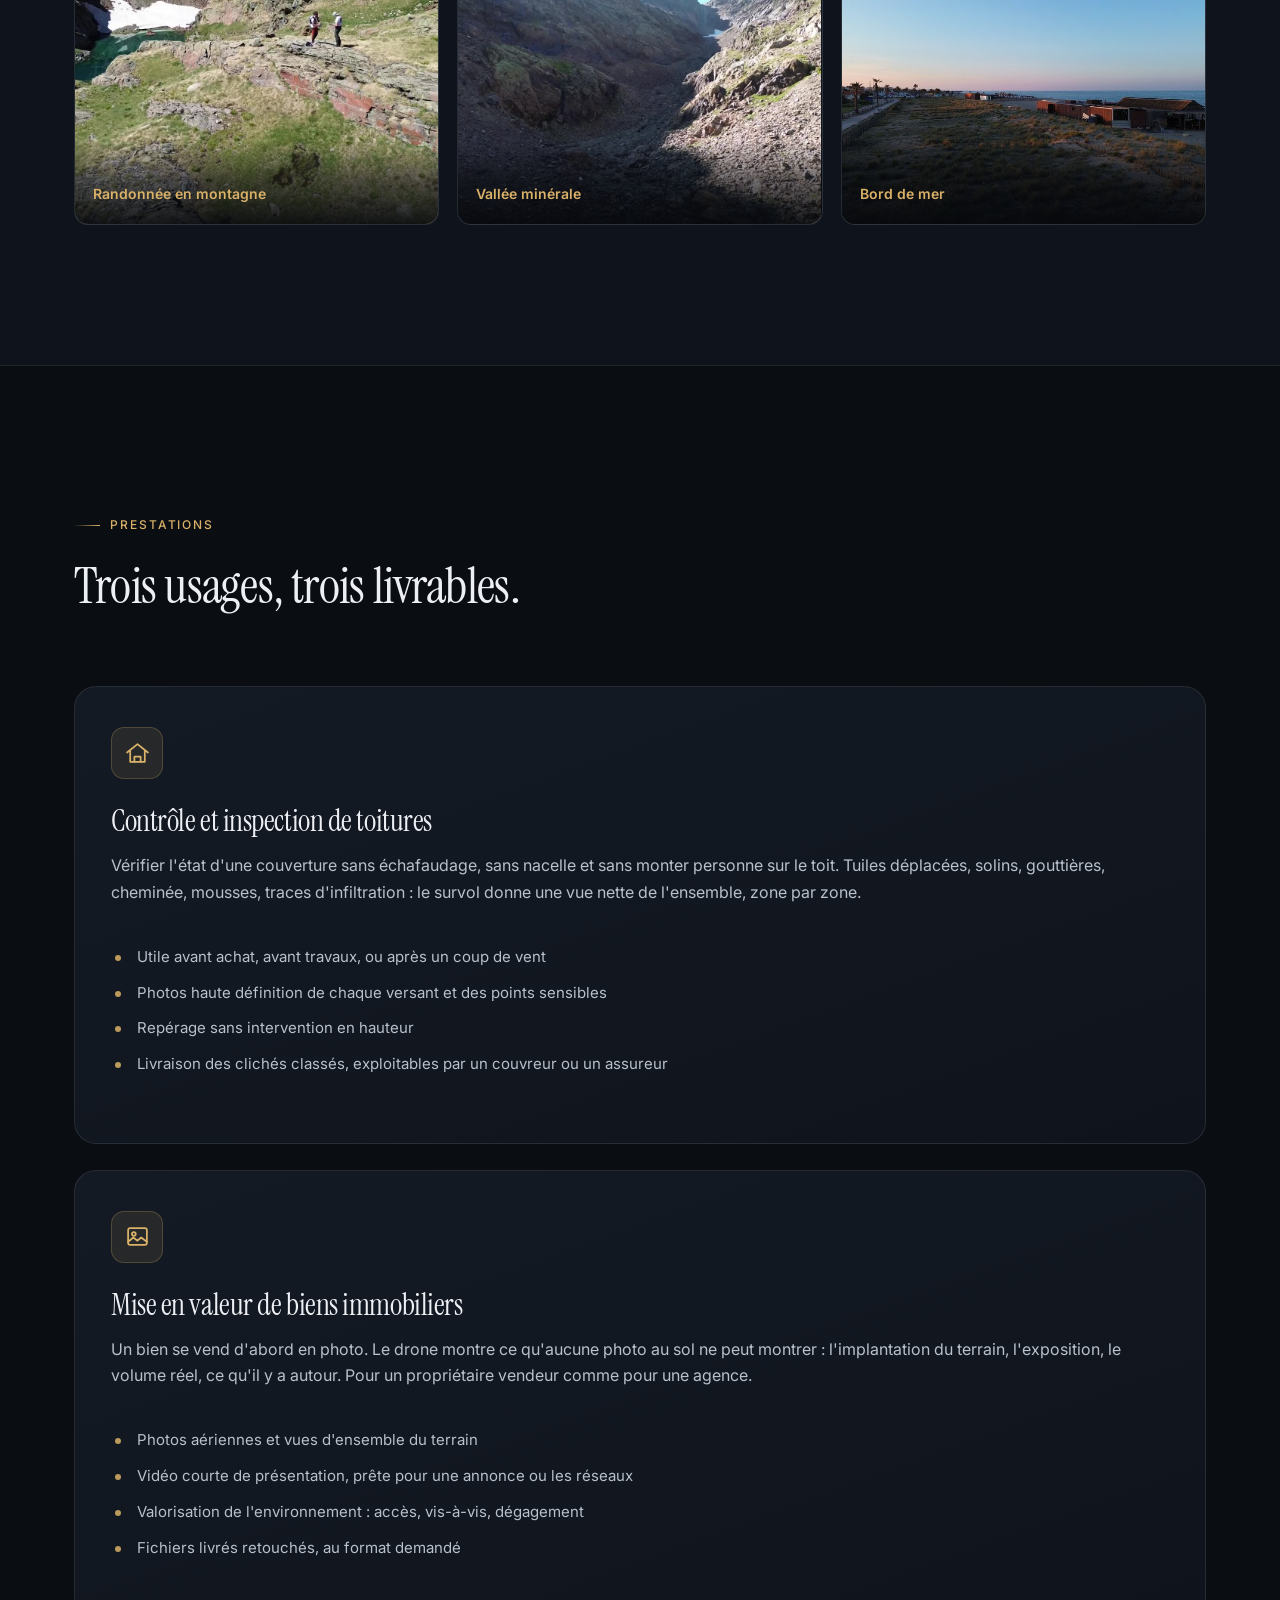
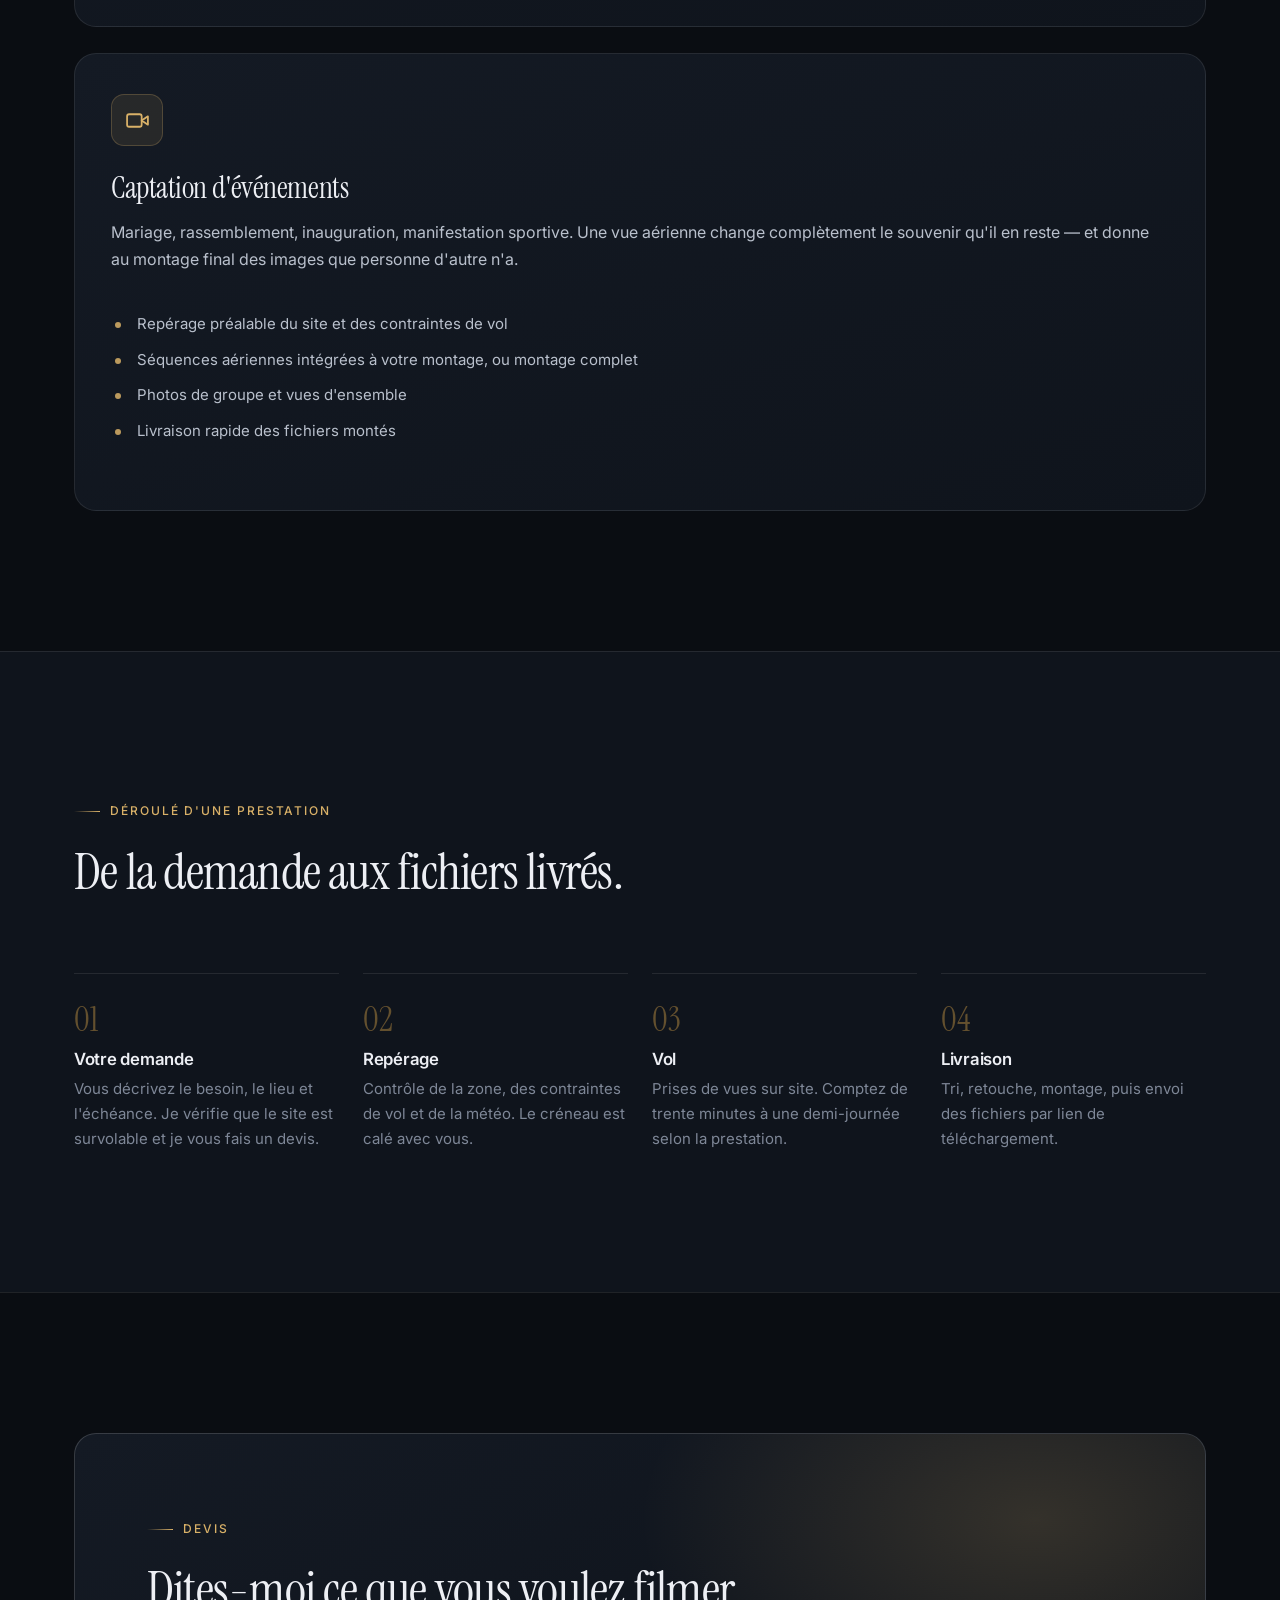
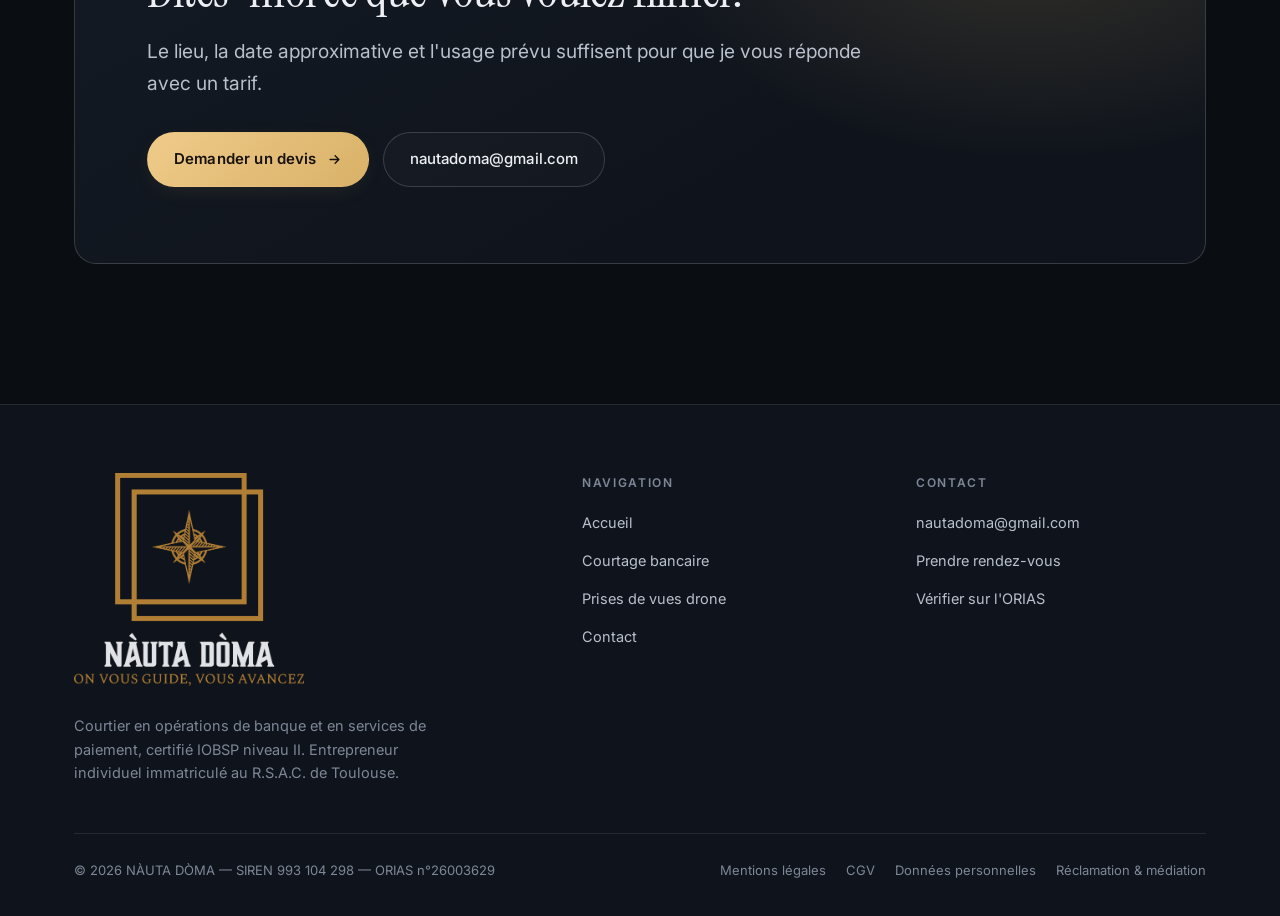
==== commit 23397cf4: "Add files via upload" ====
--- a/drone.html
+++ b/drone.html
@@ -12,7 +12,7 @@
 <link rel="preconnect" href="https://fonts.googleapis.com">
 <link rel="preconnect" href="https://fonts.gstatic.com" crossorigin>
 <link href="https://fonts.googleapis.com/css2?family=Instrument+Serif:ital@0;1&family=Inter:wght@400;500;600&display=swap" rel="stylesheet">
-<link rel="stylesheet" href="assets/css/style.css?v=4">
+<link rel="stylesheet" href="assets/css/style.css?v=6">
 </head>
 <body>
 
@@ -41,7 +41,8 @@
 <main>
 
   <section class="page-head">
-    <div class="wrap">
+    <div class="wrap page-head__split">
+      <div>
       <span class="eyebrow reveal">Prises de vues aériennes</span>
       <h1 class="h1 reveal" data-delay="1">Ce qu'on ne voit pas du sol.</h1>
       <p class="lead reveal" data-delay="2">
@@ -49,11 +50,151 @@
         mérite mieux qu'une photo de façade. Un événement dont il restera quelque chose.
         Le drone règle les trois.
       </p>
+      <div class="hero__actions reveal" data-delay="3" style="margin-top:30px">
+        <a class="btn btn--gold" href="#realisations">Voir les réalisations
+          <svg class="arrow" width="15" height="15" viewBox="0 0 24 24" fill="none" stroke="currentColor" stroke-width="2.2" stroke-linecap="round" stroke-linejoin="round" aria-hidden="true"><path d="M12 5v14M6 13l6 6 6-6"/></svg>
+        </a>
+        <a class="btn btn--ghost" href="contact.html">Demander un devis</a>
+      </div>
+      </div>
+      <figure class="media media--video page-head__media reveal" data-delay="2">
+        <video autoplay muted loop playsinline preload="auto" poster="assets/video/randonnee-montagne-poster.jpg" aria-label="Vidéo : deux randonneurs en montagne filmés par drone">
+          <source src="assets/video/randonnee-montagne.mp4" type="video/mp4">
+        </video>
+      </figure>
+    </div>
+  </section>
+
+  <!-- ============================ GALERIE ============================ -->
+  <section class="section section--tight" id="realisations">
+    <div class="wrap">
+      <div class="section-head reveal">
+        <span class="eyebrow">Réalisation · Inspection de toiture</span>
+        <h2 class="h2">Une toiture, vue d'en haut.</h2>
+        <p class="lead" style="margin-top:20px">
+          Ces photos ont été réalisées à la demande d'un propriétaire qui avait un doute
+          sur des travaux de toiture effectués par une entreprise. En une seule session de vol,
+          le survol a permis de contrôler le faîtage et les embarrures, versant par versant,
+          sans monter sur le toit : vues d'ensemble pour situer, gros plans pour juger.
+          Cliquez sur une image pour l'agrandir.
+        </p>
+      </div>
+
+      <div class="media-grid reveal">
+        <figure class="media media--photo">
+          <a href="assets/img/drone/toiture-01-faitage.jpg" data-lightbox aria-label="Agrandir : Ligne de faîtage">
+            <img src="assets/img/drone/toiture-01-faitage-min.jpg" srcset="assets/img/drone/toiture-01-faitage-min.jpg 900w, assets/img/drone/toiture-01-faitage.jpg 1920w" sizes="(max-width: 620px) 100vw, 66vw" alt="Inspection de toiture : ligne de faîtage en tuiles rondes vue par drone" loading="lazy" decoding="async">
+          </a>
+          <figcaption class="media__cap"><strong>Ligne de faîtage</strong><span>Tuiles faîtières et embarrures contrôlées sur toute la longueur, sans monter sur le toit.</span></figcaption>
+        </figure>
+        <figure class="media media--photo">
+          <a href="assets/img/drone/toiture-02-deux-versants.jpg" data-lightbox aria-label="Agrandir : Deux versants, deux états">
+            <img src="assets/img/drone/toiture-02-deux-versants-min.jpg" srcset="assets/img/drone/toiture-02-deux-versants-min.jpg 900w, assets/img/drone/toiture-02-deux-versants.jpg 1920w" sizes="(max-width: 620px) 100vw, 33vw" alt="Faîtage entre deux versants de toiture à l'exposition différente" loading="lazy" decoding="async">
+          </a>
+          <figcaption class="media__cap"><strong>Deux versants, deux états</strong><span>D'un côté à l'autre du faîtage, l'encrassement et les lichens ne sont pas les mêmes : le survol le montre tout de suite.</span></figcaption>
+        </figure>
+        <figure class="media media--photo">
+          <a href="assets/img/drone/toiture-03-embarrures.jpg" data-lightbox aria-label="Agrandir : Embarrures en gros plan">
+            <img src="assets/img/drone/toiture-03-embarrures-min.jpg" srcset="assets/img/drone/toiture-03-embarrures-min.jpg 900w, assets/img/drone/toiture-03-embarrures.jpg 1920w" sizes="(max-width: 620px) 100vw, 33vw" alt="Gros plan sur les embarrures au mortier sous les tuiles faîtières" loading="lazy" decoding="async">
+          </a>
+          <figcaption class="media__cap"><strong>Embarrures en gros plan</strong><span>Mortier sous les faîtières, coulures sur les tuiles, lichens : chaque détail est lisible.</span></figcaption>
+        </figure>
+        <figure class="media media--photo">
+          <a href="assets/img/drone/toiture-04-versant.jpg" data-lightbox aria-label="Agrandir : Vue d'ensemble du versant">
+            <img src="assets/img/drone/toiture-04-versant-min.jpg" srcset="assets/img/drone/toiture-04-versant-min.jpg 900w, assets/img/drone/toiture-04-versant.jpg 1920w" sizes="(max-width: 620px) 100vw, 33vw" alt="Vue d'ensemble d'un versant de toiture en tuiles mécaniques" loading="lazy" decoding="async">
+          </a>
+          <figcaption class="media__cap"><strong>Vue d'ensemble du versant</strong><span>Rangées de tuiles, alignement et état général, versant par versant.</span></figcaption>
+        </figure>
+        <figure class="media media--photo">
+          <a href="assets/img/drone/toiture-05-rive.jpg" data-lightbox aria-label="Agrandir : Rive et jonction de couvertures">
+            <img src="assets/img/drone/toiture-05-rive-min.jpg" srcset="assets/img/drone/toiture-05-rive-min.jpg 900w, assets/img/drone/toiture-05-rive.jpg 1920w" sizes="(max-width: 620px) 100vw, 33vw" alt="Vue verticale de l'about de faîtage, de la bande de rive et d'une couverture en plaques ondulées" loading="lazy" decoding="async">
+          </a>
+          <figcaption class="media__cap"><strong>Rive et jonction de couvertures</strong><span>Vue à la verticale : about de faîtage, bande de rive et jonction avec une couverture en plaques ondulées.</span></figcaption>
+        </figure>
+        <figure class="media media--photo">
+          <a href="assets/img/drone/toiture-06-tuiles.jpg" data-lightbox aria-label="Agrandir : Tuiles au détail">
+            <img src="assets/img/drone/toiture-06-tuiles-min.jpg" srcset="assets/img/drone/toiture-06-tuiles-min.jpg 900w, assets/img/drone/toiture-06-tuiles.jpg 1920w" sizes="(max-width: 620px) 100vw, 33vw" alt="Gros plan sur des tuiles mécaniques : emboîtements, mousses et lichens" loading="lazy" decoding="async">
+          </a>
+          <figcaption class="media__cap"><strong>Tuiles au détail</strong><span>Emboîtements, encrassement, mousses : de quoi évaluer s'il faut un nettoyage ou une reprise.</span></figcaption>
+        </figure>
+      </div>
+    </div>
+  </section>
+
+  <!-- ====================== ÉVÉNEMENTS & EXTÉRIEUR ====================== -->
+  <section class="section section--alt section--line">
+    <div class="wrap">
+      <div class="section-head reveal">
+        <span class="eyebrow">Réalisations · Extérieur</span>
+        <h2 class="h2">La nature, vue d'en haut.</h2>
+        <p class="lead" style="margin-top:20px">
+          Rivières, lacs, bord de mer, montagne : quelques images tournées en extérieur.
+          Le même savoir-faire s'applique à vos fêtes de famille, mariages et rassemblements.
+          Cliquez sur une photo pour l'agrandir.
+        </p>
+      </div>
+
+      <div class="media-grid media-grid--even reveal">
+        <figure class="media media--video">
+          <video autoplay muted loop playsinline preload="metadata" poster="assets/video/ruines-foret-poster.jpg" aria-label="Vidéo : ruines en pierre au milieu de la forêt, vues du ciel">
+            <source src="assets/video/ruines-foret.mp4" type="video/mp4">
+          </video>
+          <figcaption class="media__cap"><strong>Ruines en forêt</strong><span>Des vieux murs de pierre perdus dans la verdure.</span></figcaption>
+        </figure>
+        <figure class="media media--photo">
+          <a href="assets/img/evenements/lac-pont.jpg" data-lightbox aria-label="Agrandir : Lac et pont">
+            <img src="assets/img/evenements/lac-pont-min.jpg" srcset="assets/img/evenements/lac-pont-min.jpg 900w, assets/img/evenements/lac-pont.jpg 1920w" sizes="(max-width: 620px) 100vw, 33vw" alt="Vue aérienne d'un lac turquoise traversé par un pont" loading="lazy" decoding="async">
+          </a>
+          <figcaption class="media__cap"><strong>Lac et pont</strong><span>L'eau, le pont et les rives en une seule vue.</span></figcaption>
+        </figure>
+        <figure class="media media--video">
+          <video autoplay muted loop playsinline preload="metadata" poster="assets/video/paddle-lac-poster.jpg" aria-label="Vidéo : un paddle vu à la verticale sur une eau turquoise">
+            <source src="assets/video/paddle-lac.mp4" type="video/mp4">
+          </video>
+          <figcaption class="media__cap"><strong>Paddle en vue zénithale</strong><span>La caméra à la verticale, au-dessus de l'eau turquoise.</span></figcaption>
+        </figure>
+        <figure class="media media--video">
+          <video autoplay muted loop playsinline preload="metadata" poster="assets/video/alpage-poster.jpg" aria-label="Vidéo : survol d'un alpage verdoyant entre les rochers">
+            <source src="assets/video/alpage.mp4" type="video/mp4">
+          </video>
+          <figcaption class="media__cap"><strong>Alpage</strong><span>Herbe et rochers, à flanc de montagne.</span></figcaption>
+        </figure>
+        <figure class="media media--video">
+          <video autoplay muted loop playsinline preload="metadata" poster="assets/video/front-de-mer-poster.jpg" aria-label="Vidéo : survol d'un front de mer au coucher du soleil">
+            <source src="assets/video/front-de-mer.mp4" type="video/mp4">
+          </video>
+          <figcaption class="media__cap"><strong>Front de mer au crépuscule</strong><span>Un survol lent, à l'heure où la lumière est la plus belle.</span></figcaption>
+        </figure>
+        <figure class="media media--video">
+          <video autoplay muted loop playsinline preload="metadata" poster="assets/video/canal-campagne-poster.jpg" aria-label="Vidéo : survol d'un canal bordé de hautes herbes">
+            <source src="assets/video/canal-campagne.mp4" type="video/mp4">
+          </video>
+          <figcaption class="media__cap"><strong>Canal en pleine campagne</strong><span>Le fil de l'eau entre les roseaux.</span></figcaption>
+        </figure>
+        <figure class="media media--video">
+          <video autoplay muted loop playsinline preload="metadata" poster="assets/video/randonnee-montagne-poster.jpg" aria-label="Vidéo : deux randonneurs en montagne, avec un lac et des névés">
+            <source src="assets/video/randonnee-montagne.mp4" type="video/mp4">
+          </video>
+          <figcaption class="media__cap"><strong>Randonnée en montagne</strong><span>Suivre des randonneurs, avec le lac et les névés en arrière-plan.</span></figcaption>
+        </figure>
+        <figure class="media media--video">
+          <video autoplay muted loop playsinline preload="metadata" poster="assets/video/vallee-montagne-poster.jpg" aria-label="Vidéo : remontée d'une vallée de montagne rocailleuse">
+            <source src="assets/video/vallee-montagne.mp4" type="video/mp4">
+          </video>
+          <figcaption class="media__cap"><strong>Vallée minérale</strong><span>Remonter une vallée au ras des pierres.</span></figcaption>
+        </figure>
+        <figure class="media media--photo">
+          <a href="assets/img/evenements/bord-de-mer.jpg" data-lightbox aria-label="Agrandir : Bord de mer">
+            <img src="assets/img/evenements/bord-de-mer-min.jpg" srcset="assets/img/evenements/bord-de-mer-min.jpg 900w, assets/img/evenements/bord-de-mer.jpg 1920w" sizes="(max-width: 620px) 100vw, 33vw" alt="Vue aérienne de la plage et de la promenade au crépuscule" loading="lazy" decoding="async">
+          </a>
+          <figcaption class="media__cap"><strong>Bord de mer</strong><span>La plage et la promenade, au coucher du soleil.</span></figcaption>
+        </figure>
+      </div>
     </div>
   </section>
 
   <!-- ============================ PRESTATIONS ============================ -->
-  <section class="section">
+  <section class="section section--line">
     <div class="wrap">
       <div class="section-head reveal">
         <span class="eyebrow">Prestations</span>
@@ -120,136 +261,8 @@
     </div>
   </section>
 
-  <!-- ============================ GALERIE ============================ -->
+  <!-- ============================ DÉROULÉ ============================ -->
   <section class="section section--alt section--line">
-    <div class="wrap">
-      <div class="section-head reveal">
-        <span class="eyebrow">Réalisations</span>
-        <h2 class="h2">Une toiture, vue d'en haut.</h2>
-        <p class="lead" style="margin-top:20px">
-          Ces photos ont été réalisées à la demande d'un propriétaire qui avait un doute
-          sur des travaux de toiture effectués par une entreprise. En une seule session de vol,
-          le survol a permis de contrôler le faîtage et les embarrures, versant par versant,
-          sans monter sur le toit : vues d'ensemble pour situer, gros plans pour juger.
-          Cliquez sur une image pour l'agrandir.
-        </p>
-      </div>
-
-      <div class="media-grid reveal">
-        <figure class="media media--photo">
-          <a href="assets/img/drone/toiture-01-faitage.jpg" data-lightbox aria-label="Agrandir : Ligne de faîtage">
-            <img src="assets/img/drone/toiture-01-faitage-min.jpg" srcset="assets/img/drone/toiture-01-faitage-min.jpg 900w, assets/img/drone/toiture-01-faitage.jpg 1920w" sizes="(max-width: 620px) 100vw, 66vw" alt="Inspection de toiture : ligne de faîtage en tuiles rondes vue par drone" loading="lazy" decoding="async">
-          </a>
-          <figcaption class="media__cap"><strong>Ligne de faîtage</strong><span>Tuiles faîtières et embarrures contrôlées sur toute la longueur, sans monter sur le toit.</span></figcaption>
-        </figure>
-        <figure class="media media--photo">
-          <a href="assets/img/drone/toiture-02-deux-versants.jpg" data-lightbox aria-label="Agrandir : Deux versants, deux états">
-            <img src="assets/img/drone/toiture-02-deux-versants-min.jpg" srcset="assets/img/drone/toiture-02-deux-versants-min.jpg 900w, assets/img/drone/toiture-02-deux-versants.jpg 1920w" sizes="(max-width: 620px) 100vw, 33vw" alt="Faîtage entre deux versants de toiture à l'exposition différente" loading="lazy" decoding="async">
-          </a>
-          <figcaption class="media__cap"><strong>Deux versants, deux états</strong><span>D'un côté à l'autre du faîtage, l'encrassement et les lichens ne sont pas les mêmes : le survol le montre tout de suite.</span></figcaption>
-        </figure>
-        <figure class="media media--photo">
-          <a href="assets/img/drone/toiture-03-embarrures.jpg" data-lightbox aria-label="Agrandir : Embarrures en gros plan">
-            <img src="assets/img/drone/toiture-03-embarrures-min.jpg" srcset="assets/img/drone/toiture-03-embarrures-min.jpg 900w, assets/img/drone/toiture-03-embarrures.jpg 1920w" sizes="(max-width: 620px) 100vw, 33vw" alt="Gros plan sur les embarrures au mortier sous les tuiles faîtières" loading="lazy" decoding="async">
-          </a>
-          <figcaption class="media__cap"><strong>Embarrures en gros plan</strong><span>Mortier sous les faîtières, coulures sur les tuiles, lichens : chaque détail est lisible.</span></figcaption>
-        </figure>
-        <figure class="media media--photo">
-          <a href="assets/img/drone/toiture-04-versant.jpg" data-lightbox aria-label="Agrandir : Vue d'ensemble du versant">
-            <img src="assets/img/drone/toiture-04-versant-min.jpg" srcset="assets/img/drone/toiture-04-versant-min.jpg 900w, assets/img/drone/toiture-04-versant.jpg 1920w" sizes="(max-width: 620px) 100vw, 33vw" alt="Vue d'ensemble d'un versant de toiture en tuiles mécaniques" loading="lazy" decoding="async">
-          </a>
-          <figcaption class="media__cap"><strong>Vue d'ensemble du versant</strong><span>Rangées de tuiles, alignement et état général, versant par versant.</span></figcaption>
-        </figure>
-        <figure class="media media--photo">
-          <a href="assets/img/drone/toiture-05-rive.jpg" data-lightbox aria-label="Agrandir : Rive et jonction de couvertures">
-            <img src="assets/img/drone/toiture-05-rive-min.jpg" srcset="assets/img/drone/toiture-05-rive-min.jpg 900w, assets/img/drone/toiture-05-rive.jpg 1920w" sizes="(max-width: 620px) 100vw, 33vw" alt="Vue verticale de l'about de faîtage, de la bande de rive et d'une couverture en plaques ondulées" loading="lazy" decoding="async">
-          </a>
-          <figcaption class="media__cap"><strong>Rive et jonction de couvertures</strong><span>Vue à la verticale : about de faîtage, bande de rive et jonction avec une couverture en plaques ondulées.</span></figcaption>
-        </figure>
-        <figure class="media media--photo">
-          <a href="assets/img/drone/toiture-06-tuiles.jpg" data-lightbox aria-label="Agrandir : Tuiles au détail">
-            <img src="assets/img/drone/toiture-06-tuiles-min.jpg" srcset="assets/img/drone/toiture-06-tuiles-min.jpg 900w, assets/img/drone/toiture-06-tuiles.jpg 1920w" sizes="(max-width: 620px) 100vw, 33vw" alt="Gros plan sur des tuiles mécaniques : emboîtements, mousses et lichens" loading="lazy" decoding="async">
-          </a>
-          <figcaption class="media__cap"><strong>Tuiles au détail</strong><span>Emboîtements, encrassement, mousses : de quoi évaluer s'il faut un nettoyage ou une reprise.</span></figcaption>
-        </figure>
-      </div>
-    </div>
-  </section>
-
-  <!-- ====================== ÉVÉNEMENTS & EXTÉRIEUR ====================== -->
-  <section class="section section--line">
-    <div class="wrap">
-      <div class="section-head reveal">
-        <span class="eyebrow">Événements &amp; extérieur</span>
-        <h2 class="h2">La nature, vue d'en haut.</h2>
-        <p class="lead" style="margin-top:20px">
-          Rivières, lacs, bord de mer, montagne : quelques images tournées en extérieur.
-          Le même savoir-faire s'applique à vos fêtes de famille, mariages et rassemblements.
-          Cliquez sur une photo pour l'agrandir.
-        </p>
-      </div>
-
-      <div class="media-grid media-grid--even reveal">
-        <figure class="media media--video">
-          <video autoplay muted loop playsinline preload="metadata" poster="assets/video/ruines-foret-poster.jpg" aria-label="Vidéo : ruines en pierre au milieu de la forêt, vues du ciel">
-            <source src="assets/video/ruines-foret.mp4" type="video/mp4">
-          </video>
-          <figcaption class="media__cap"><strong>Ruines en forêt</strong><span>Des vieux murs de pierre perdus dans la verdure.</span></figcaption>
-        </figure>
-        <figure class="media media--photo">
-          <a href="assets/img/evenements/lac-pont.jpg" data-lightbox aria-label="Agrandir : Lac et pont">
-            <img src="assets/img/evenements/lac-pont-min.jpg" srcset="assets/img/evenements/lac-pont-min.jpg 900w, assets/img/evenements/lac-pont.jpg 1920w" sizes="(max-width: 620px) 100vw, 33vw" alt="Vue aérienne d'un lac turquoise traversé par un pont" loading="lazy" decoding="async">
-          </a>
-          <figcaption class="media__cap"><strong>Lac et pont</strong><span>L'eau, le pont et les rives en une seule vue.</span></figcaption>
-        </figure>
-        <figure class="media media--video">
-          <video autoplay muted loop playsinline preload="metadata" poster="assets/video/paddle-lac-poster.jpg" aria-label="Vidéo : un paddle vu à la verticale sur une eau turquoise">
-            <source src="assets/video/paddle-lac.mp4" type="video/mp4">
-          </video>
-          <figcaption class="media__cap"><strong>Paddle en vue zénithale</strong><span>La caméra à la verticale, au-dessus de l'eau turquoise.</span></figcaption>
-        </figure>
-        <figure class="media media--video">
-          <video autoplay muted loop playsinline preload="metadata" poster="assets/video/alpage-poster.jpg" aria-label="Vidéo : survol d'un alpage verdoyant entre les rochers">
-            <source src="assets/video/alpage.mp4" type="video/mp4">
-          </video>
-          <figcaption class="media__cap"><strong>Alpage</strong><span>Herbe et rochers, à flanc de montagne.</span></figcaption>
-        </figure>
-        <figure class="media media--video">
-          <video autoplay muted loop playsinline preload="metadata" poster="assets/video/front-de-mer-poster.jpg" aria-label="Vidéo : survol d'un front de mer au coucher du soleil">
-            <source src="assets/video/front-de-mer.mp4" type="video/mp4">
-          </video>
-          <figcaption class="media__cap"><strong>Front de mer au crépuscule</strong><span>Un survol lent, à l'heure où la lumière est la plus belle.</span></figcaption>
-        </figure>
-        <figure class="media media--video">
-          <video autoplay muted loop playsinline preload="metadata" poster="assets/video/canal-campagne-poster.jpg" aria-label="Vidéo : survol d'un canal bordé de hautes herbes">
-            <source src="assets/video/canal-campagne.mp4" type="video/mp4">
-          </video>
-          <figcaption class="media__cap"><strong>Canal en pleine campagne</strong><span>Le fil de l'eau entre les roseaux.</span></figcaption>
-        </figure>
-        <figure class="media media--video">
-          <video autoplay muted loop playsinline preload="metadata" poster="assets/video/randonnee-montagne-poster.jpg" aria-label="Vidéo : deux randonneurs en montagne, avec un lac et des névés">
-            <source src="assets/video/randonnee-montagne.mp4" type="video/mp4">
-          </video>
-          <figcaption class="media__cap"><strong>Randonnée en montagne</strong><span>Suivre des randonneurs, avec le lac et les névés en arrière-plan.</span></figcaption>
-        </figure>
-        <figure class="media media--video">
-          <video autoplay muted loop playsinline preload="metadata" poster="assets/video/vallee-montagne-poster.jpg" aria-label="Vidéo : remontée d'une vallée de montagne rocailleuse">
-            <source src="assets/video/vallee-montagne.mp4" type="video/mp4">
-          </video>
-          <figcaption class="media__cap"><strong>Vallée minérale</strong><span>Remonter une vallée au ras des pierres.</span></figcaption>
-        </figure>
-        <figure class="media media--photo">
-          <a href="assets/img/evenements/bord-de-mer.jpg" data-lightbox aria-label="Agrandir : Bord de mer">
-            <img src="assets/img/evenements/bord-de-mer-min.jpg" srcset="assets/img/evenements/bord-de-mer-min.jpg 900w, assets/img/evenements/bord-de-mer.jpg 1920w" sizes="(max-width: 620px) 100vw, 33vw" alt="Vue aérienne de la plage et de la promenade au crépuscule" loading="lazy" decoding="async">
-          </a>
-          <figcaption class="media__cap"><strong>Bord de mer</strong><span>La plage et la promenade, au coucher du soleil.</span></figcaption>
-        </figure>
-      </div>
-    </div>
-  </section>
-
-  <!-- ============================ DÉROULÉ ============================ -->
-  <section class="section">
     <div class="wrap">
       <div class="section-head reveal">
         <span class="eyebrow">Déroulé d'une prestation</span>
@@ -276,7 +289,7 @@
     </div>
   </section>
 
-  <section class="section section--alt section--line">
+  <section class="section section--line">
     <div class="wrap">
       <div class="cta-band reveal">
         <span class="eyebrow">Devis</span>
--- a/assets/css/style.css
+++ b/assets/css/style.css
@@ -644,3 +644,13 @@
 @media (min-width: 621px) {
   .media-grid--even > .media .media__cap span { display: none; }
 }
+
+.section--tight { padding-top: clamp(48px, 6vw, 72px); }
+#realisations { scroll-margin-top: 80px; }
+
+/* En-tête drone : texte à gauche, vidéo à droite */
+.page-head__split { display: grid; grid-template-columns: 1.1fr 1fr; gap: clamp(28px, 4vw, 56px); align-items: center; }
+.page-head__media { box-shadow: 0 30px 60px -30px rgba(0,0,0,0.8); }
+@media (max-width: 860px) {
+  .page-head__split { grid-template-columns: 1fr; }
+}
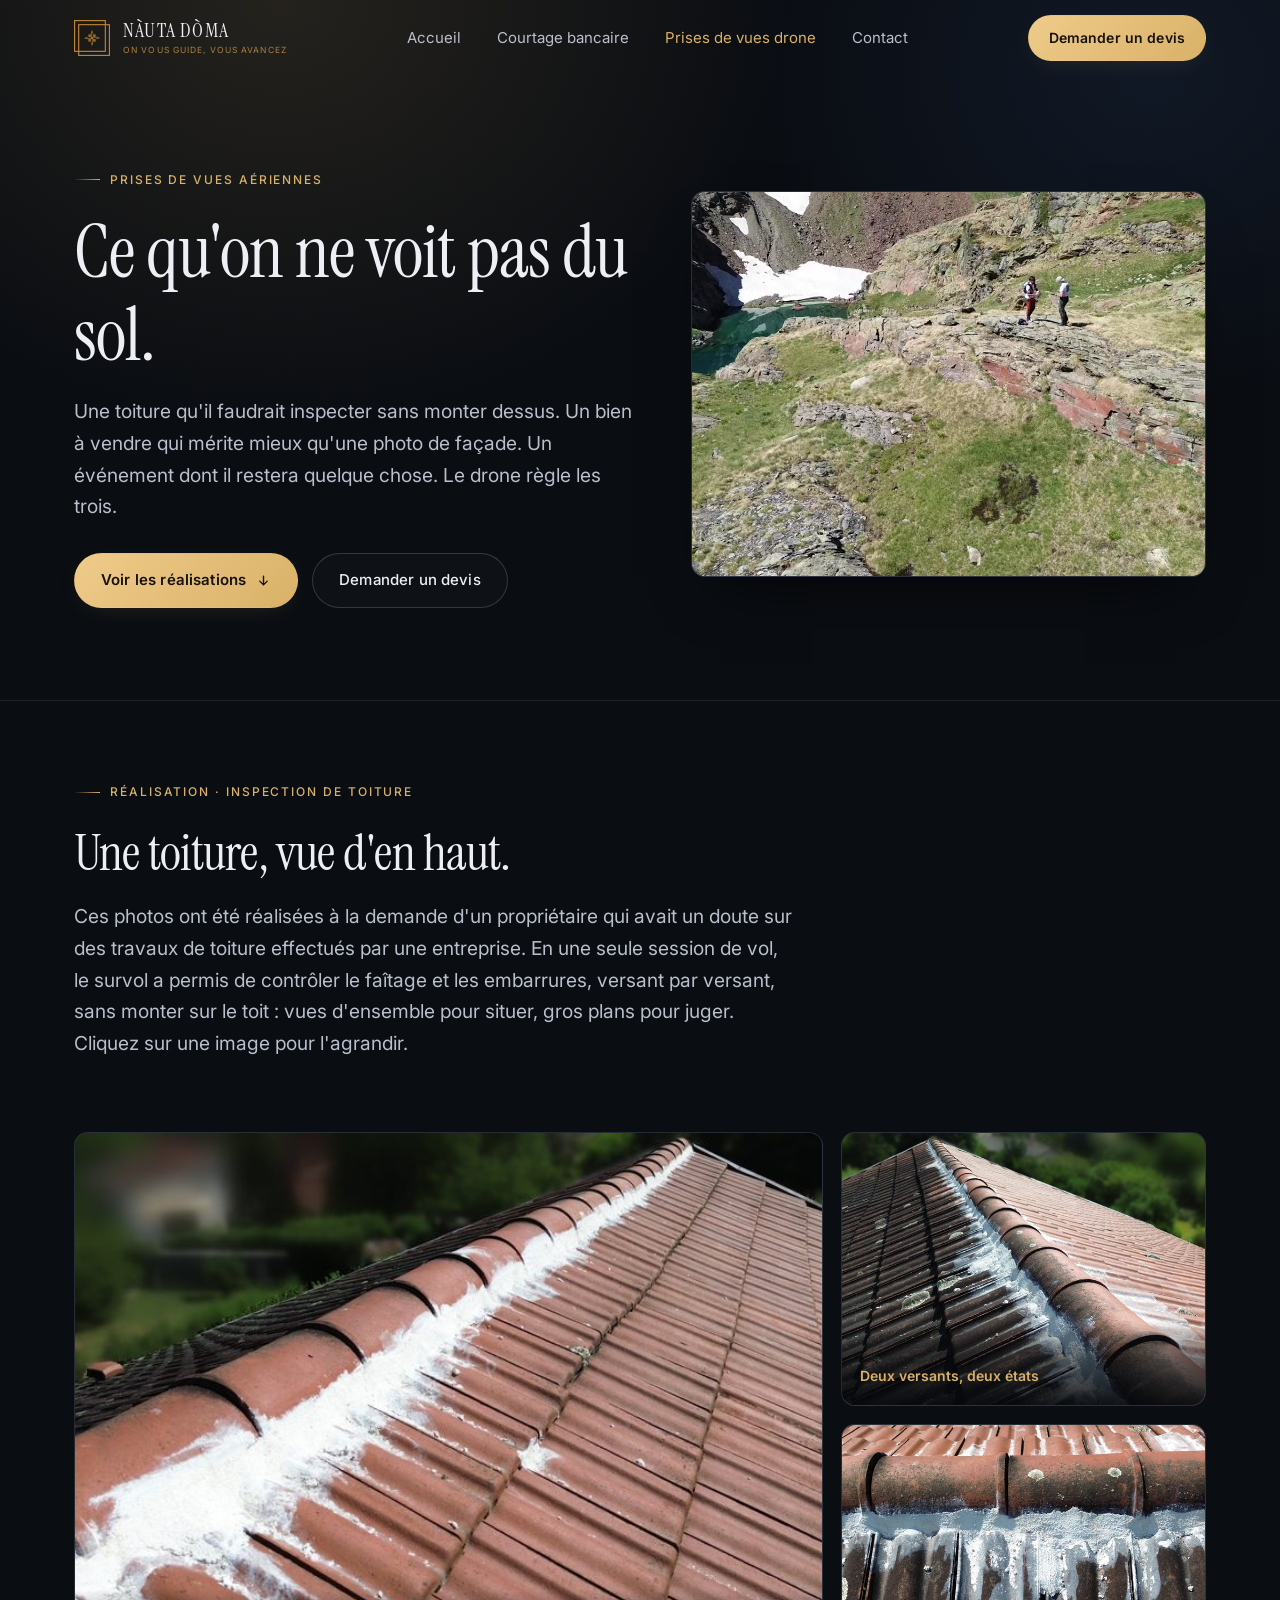
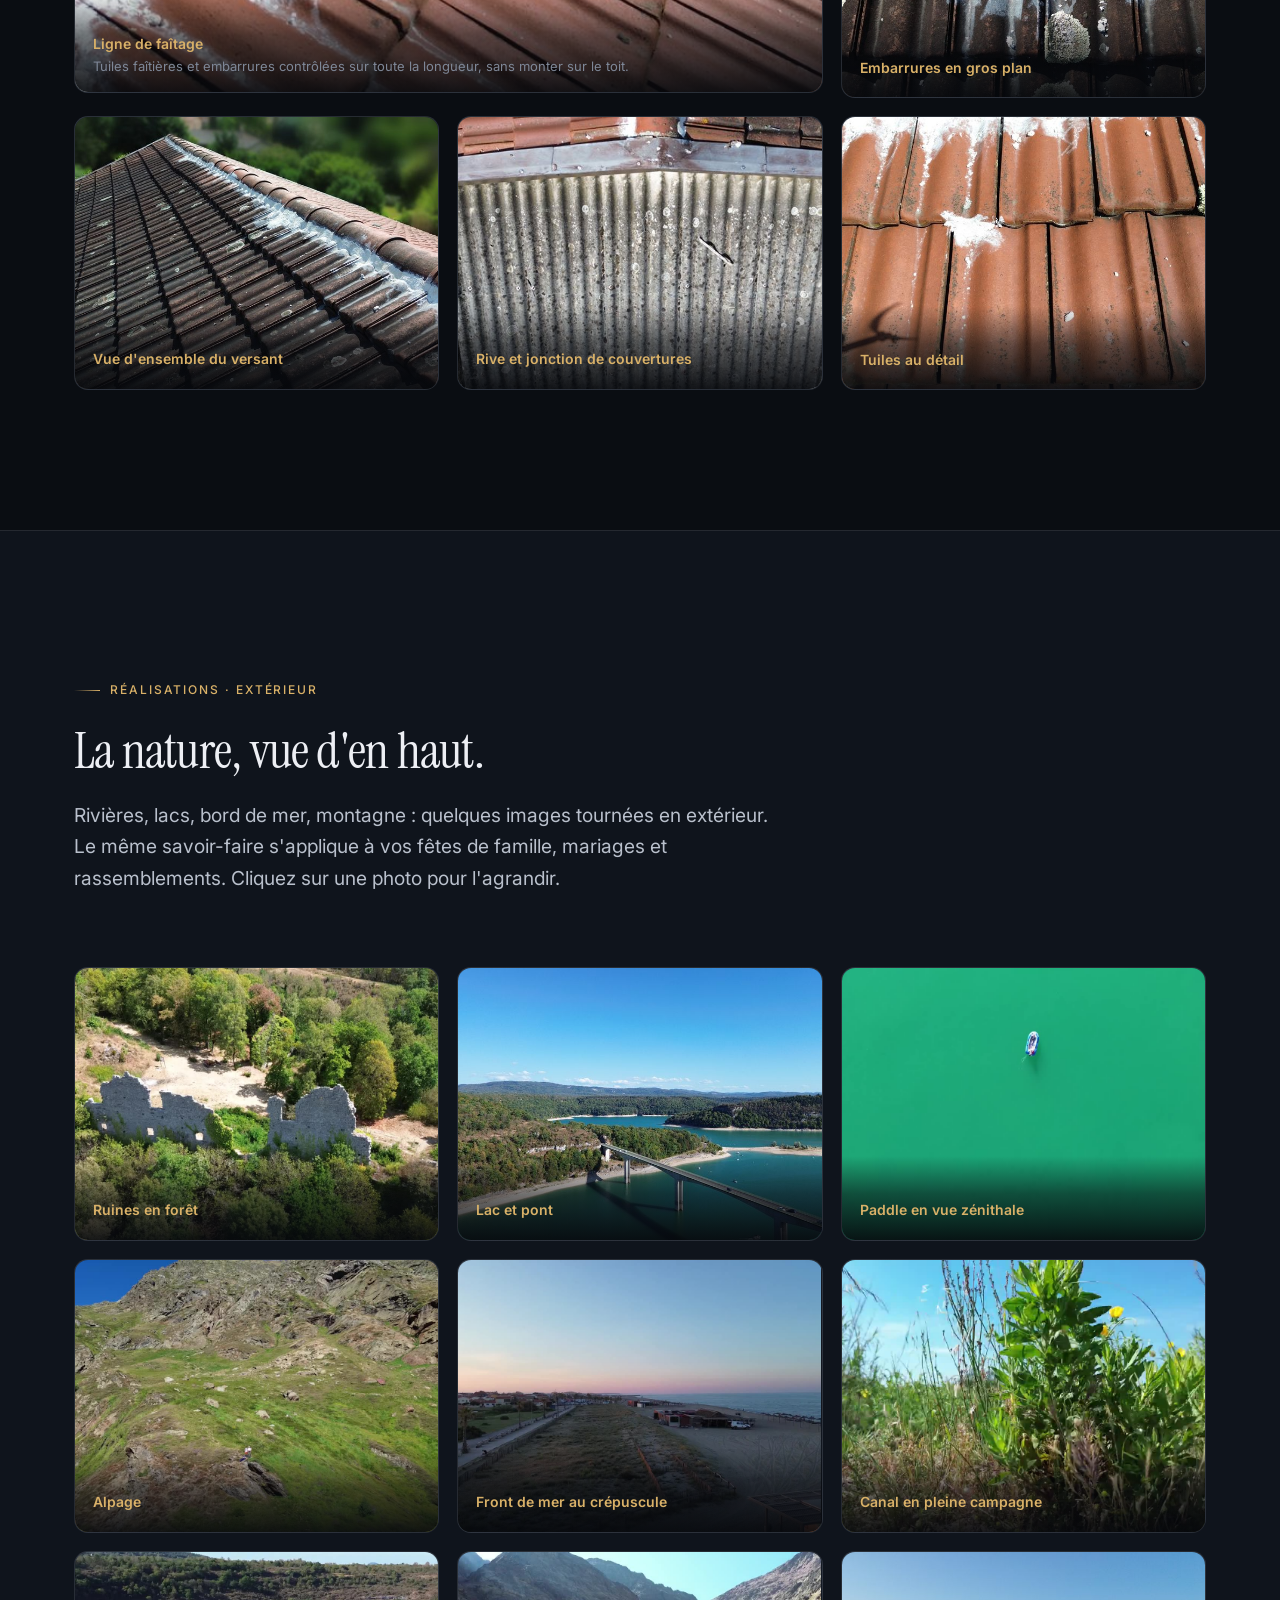
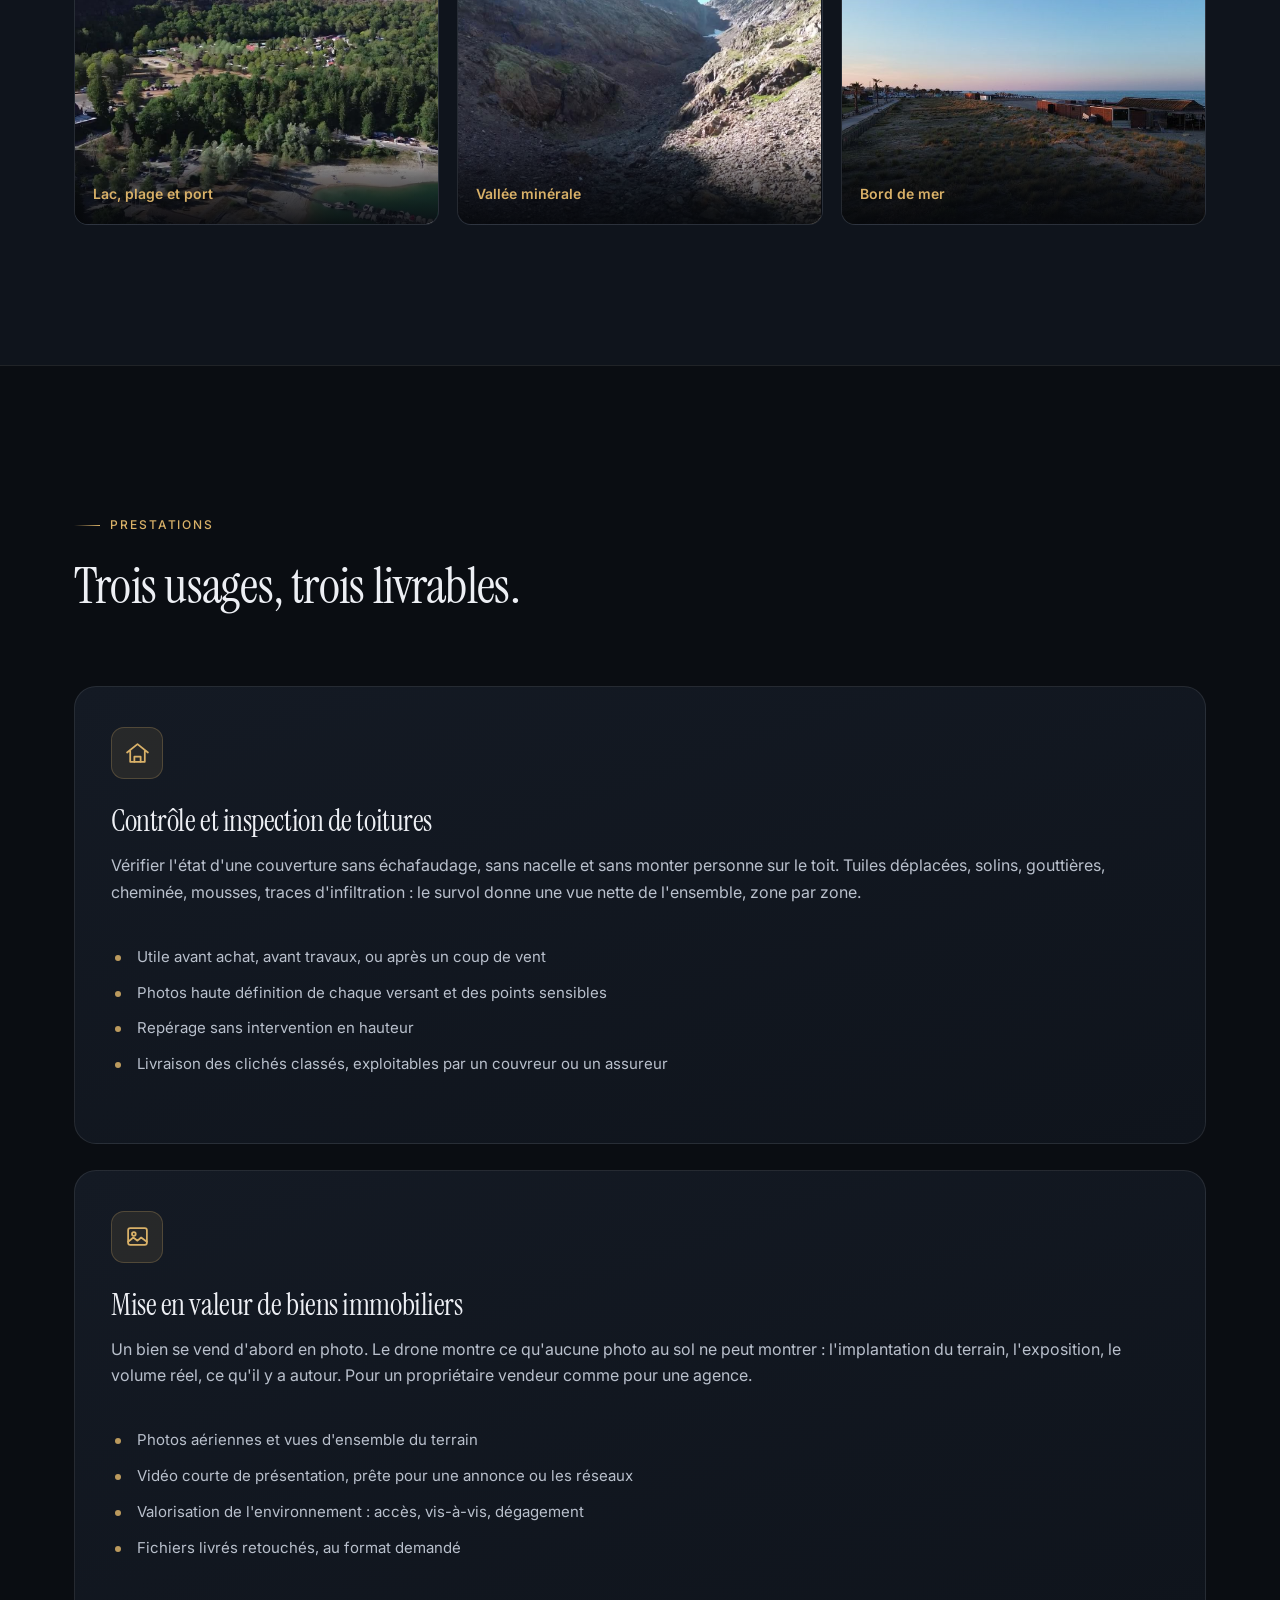
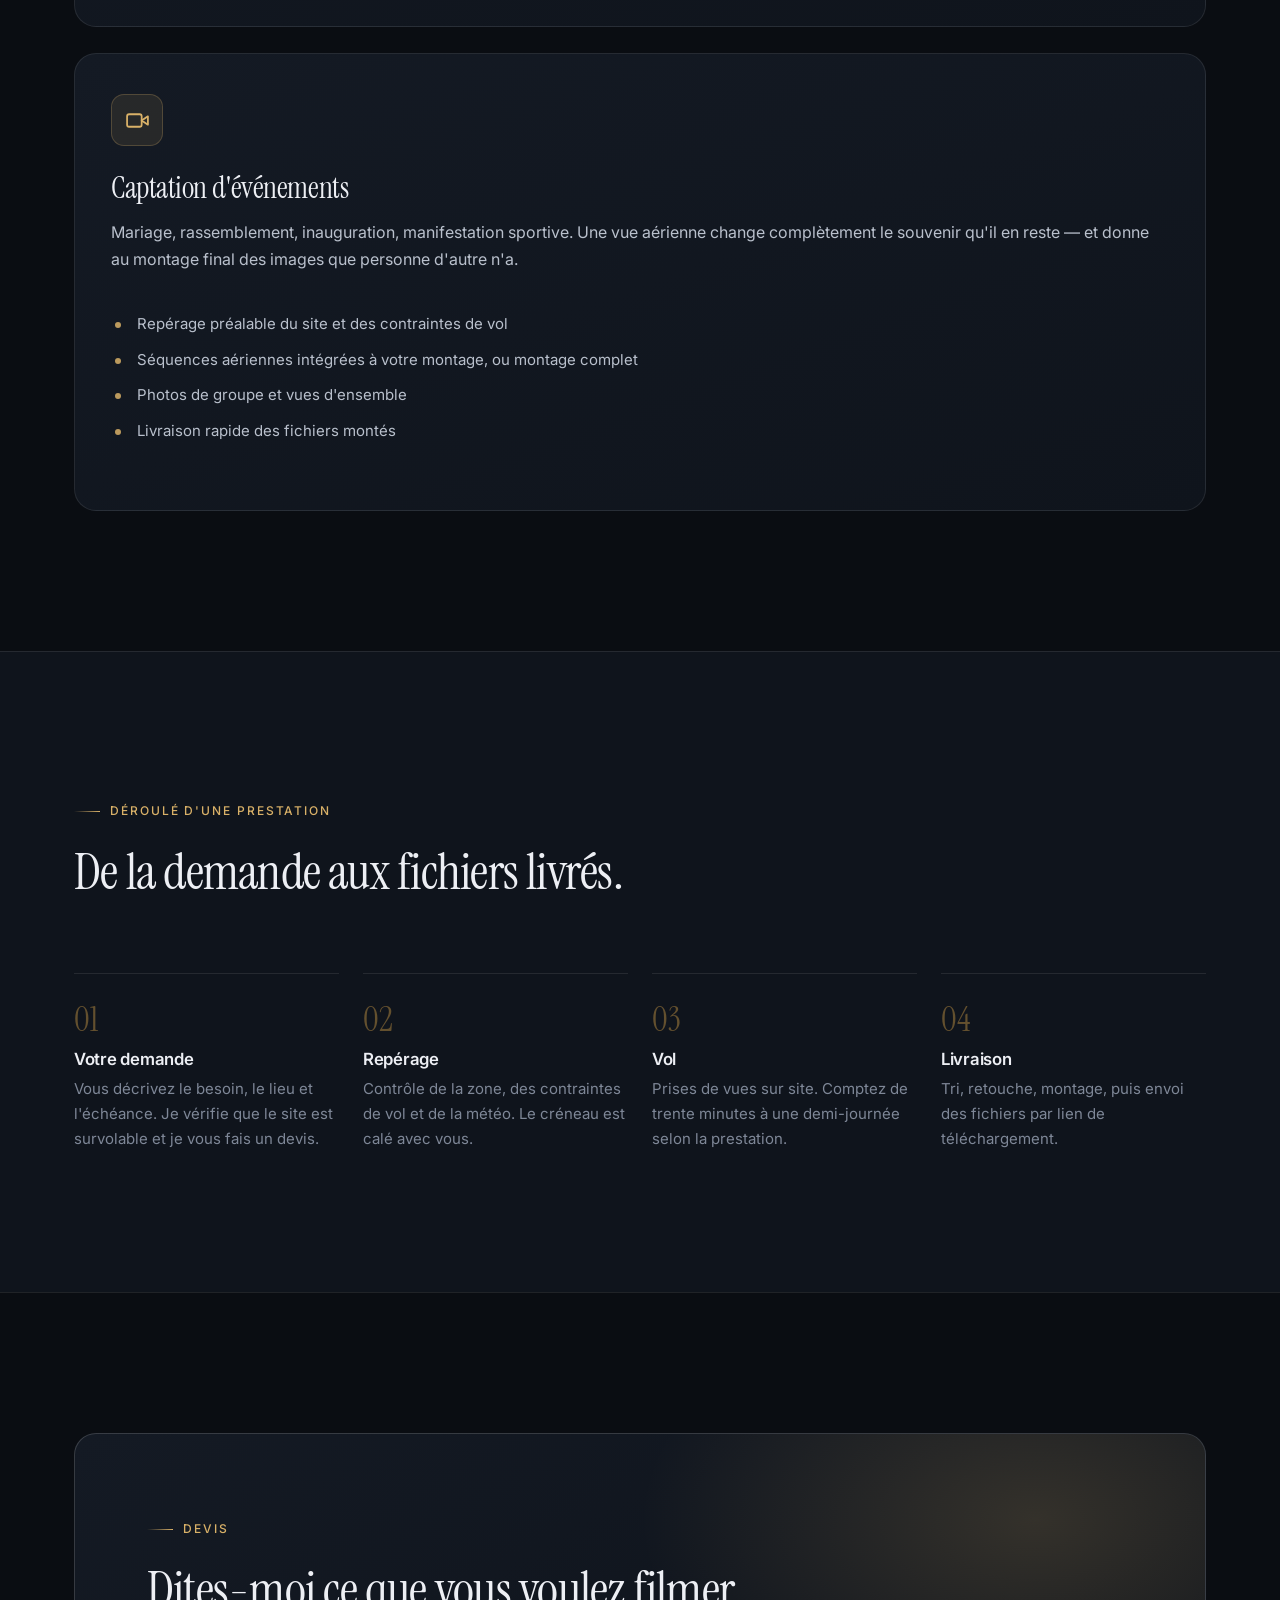
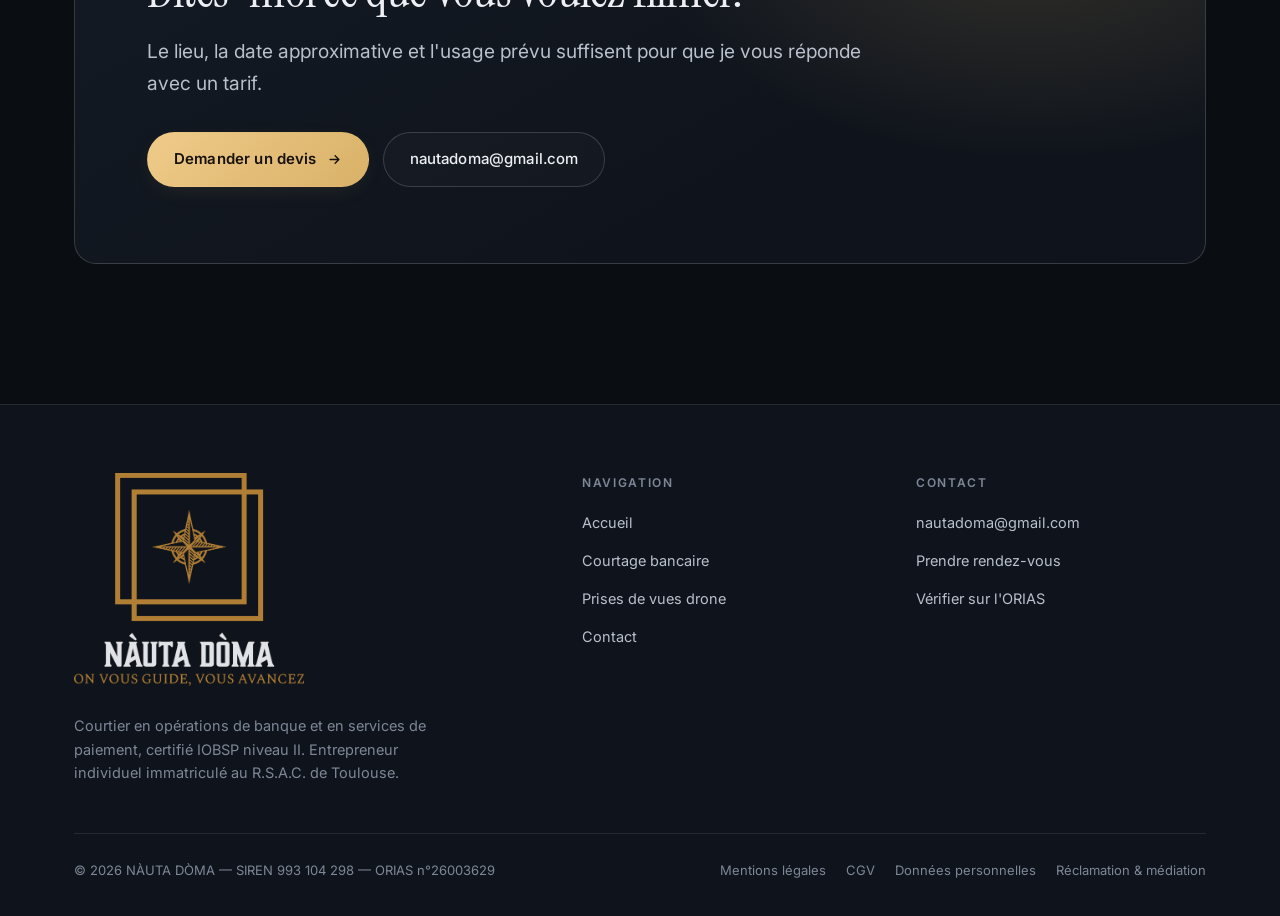
==== commit 92a8ce4b: "Add files via upload" ====
--- a/drone.html
+++ b/drone.html
@@ -172,10 +172,10 @@
           <figcaption class="media__cap"><strong>Canal en pleine campagne</strong><span>Le fil de l'eau entre les roseaux.</span></figcaption>
         </figure>
         <figure class="media media--video">
-          <video autoplay muted loop playsinline preload="metadata" poster="assets/video/randonnee-montagne-poster.jpg" aria-label="Vidéo : deux randonneurs en montagne, avec un lac et des névés">
-            <source src="assets/video/randonnee-montagne.mp4" type="video/mp4">
-          </video>
-          <figcaption class="media__cap"><strong>Randonnée en montagne</strong><span>Suivre des randonneurs, avec le lac et les névés en arrière-plan.</span></figcaption>
+          <video autoplay muted loop playsinline preload="metadata" poster="assets/video/lac-port-poster.jpg" aria-label="Vidéo : survol d'un lac turquoise, d'une plage et d'un petit port bordés de forêt">
+            <source src="assets/video/lac-port.mp4" type="video/mp4">
+          </video>
+          <figcaption class="media__cap"><strong>Lac, plage et port</strong><span>La forêt qui plonge dans l'eau turquoise, le port au premier plan.</span></figcaption>
         </figure>
         <figure class="media media--video">
           <video autoplay muted loop playsinline preload="metadata" poster="assets/video/vallee-montagne-poster.jpg" aria-label="Vidéo : remontée d'une vallée de montagne rocailleuse">
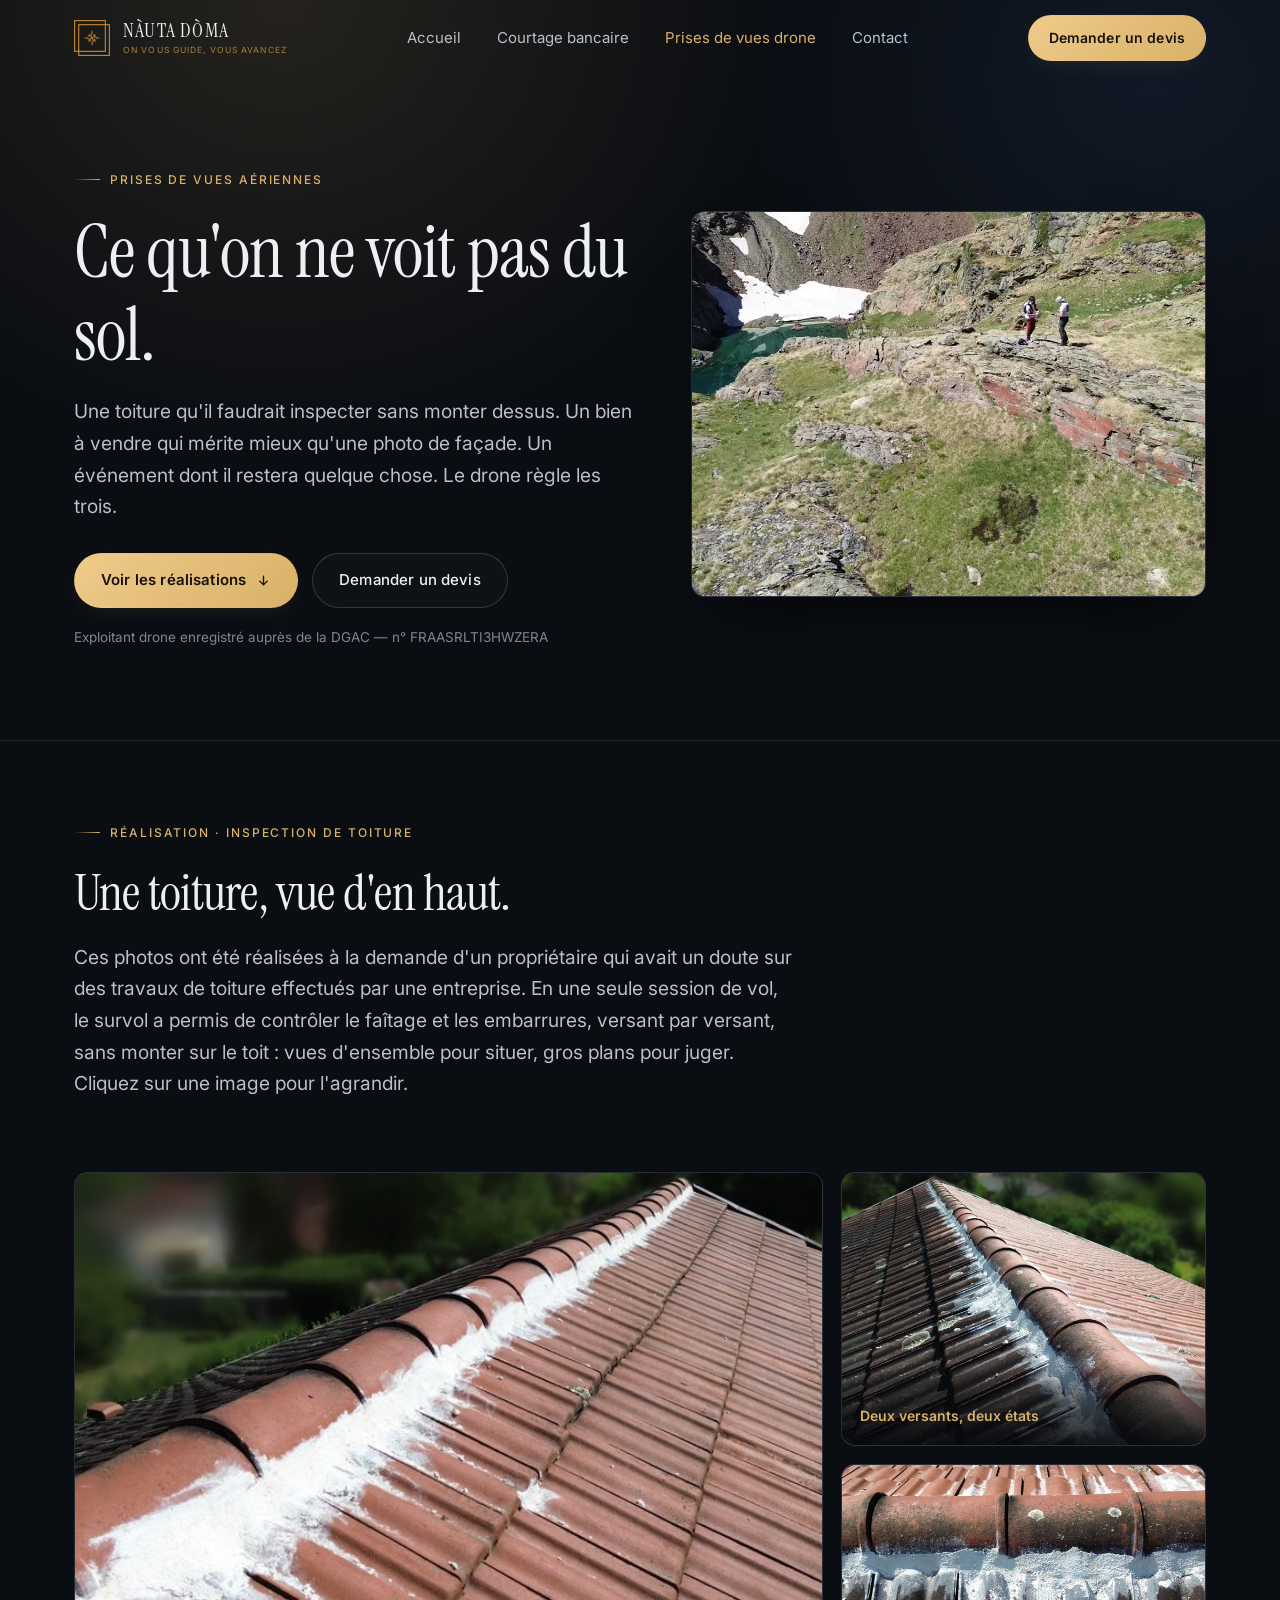
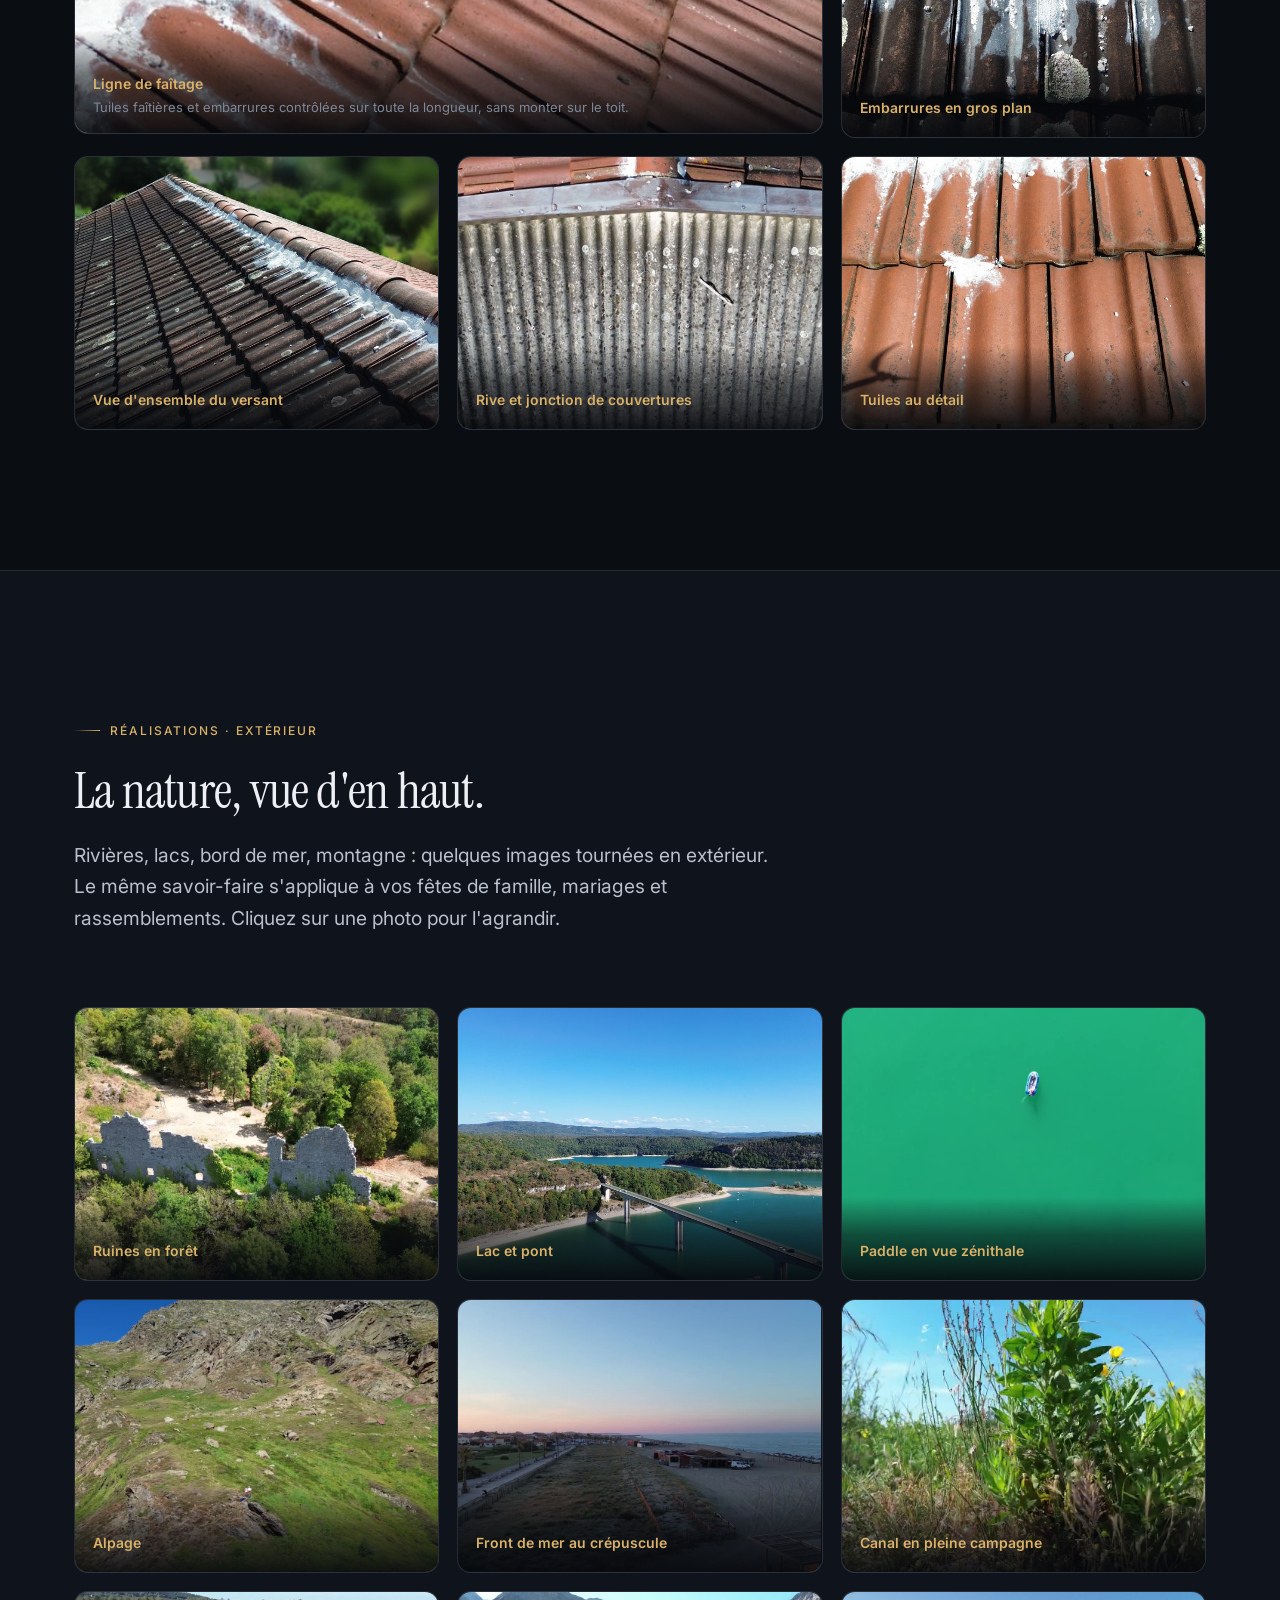
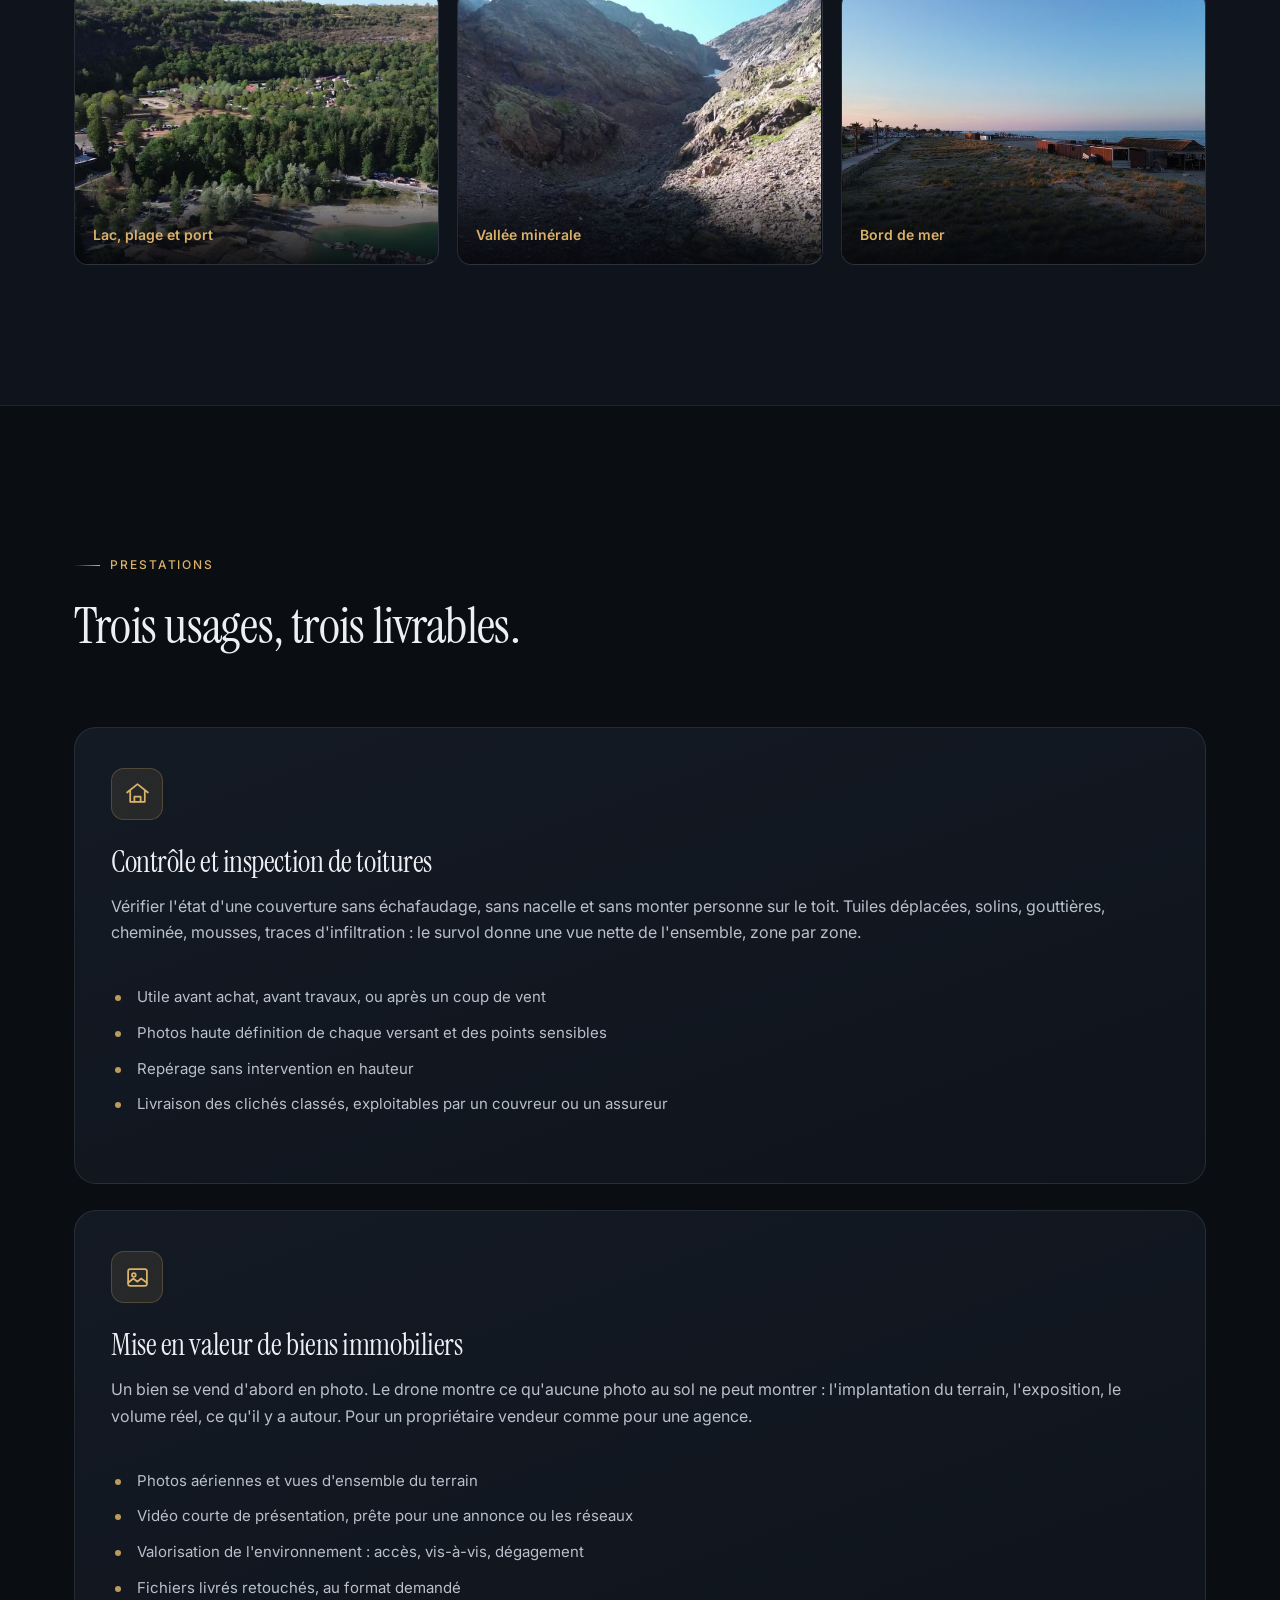
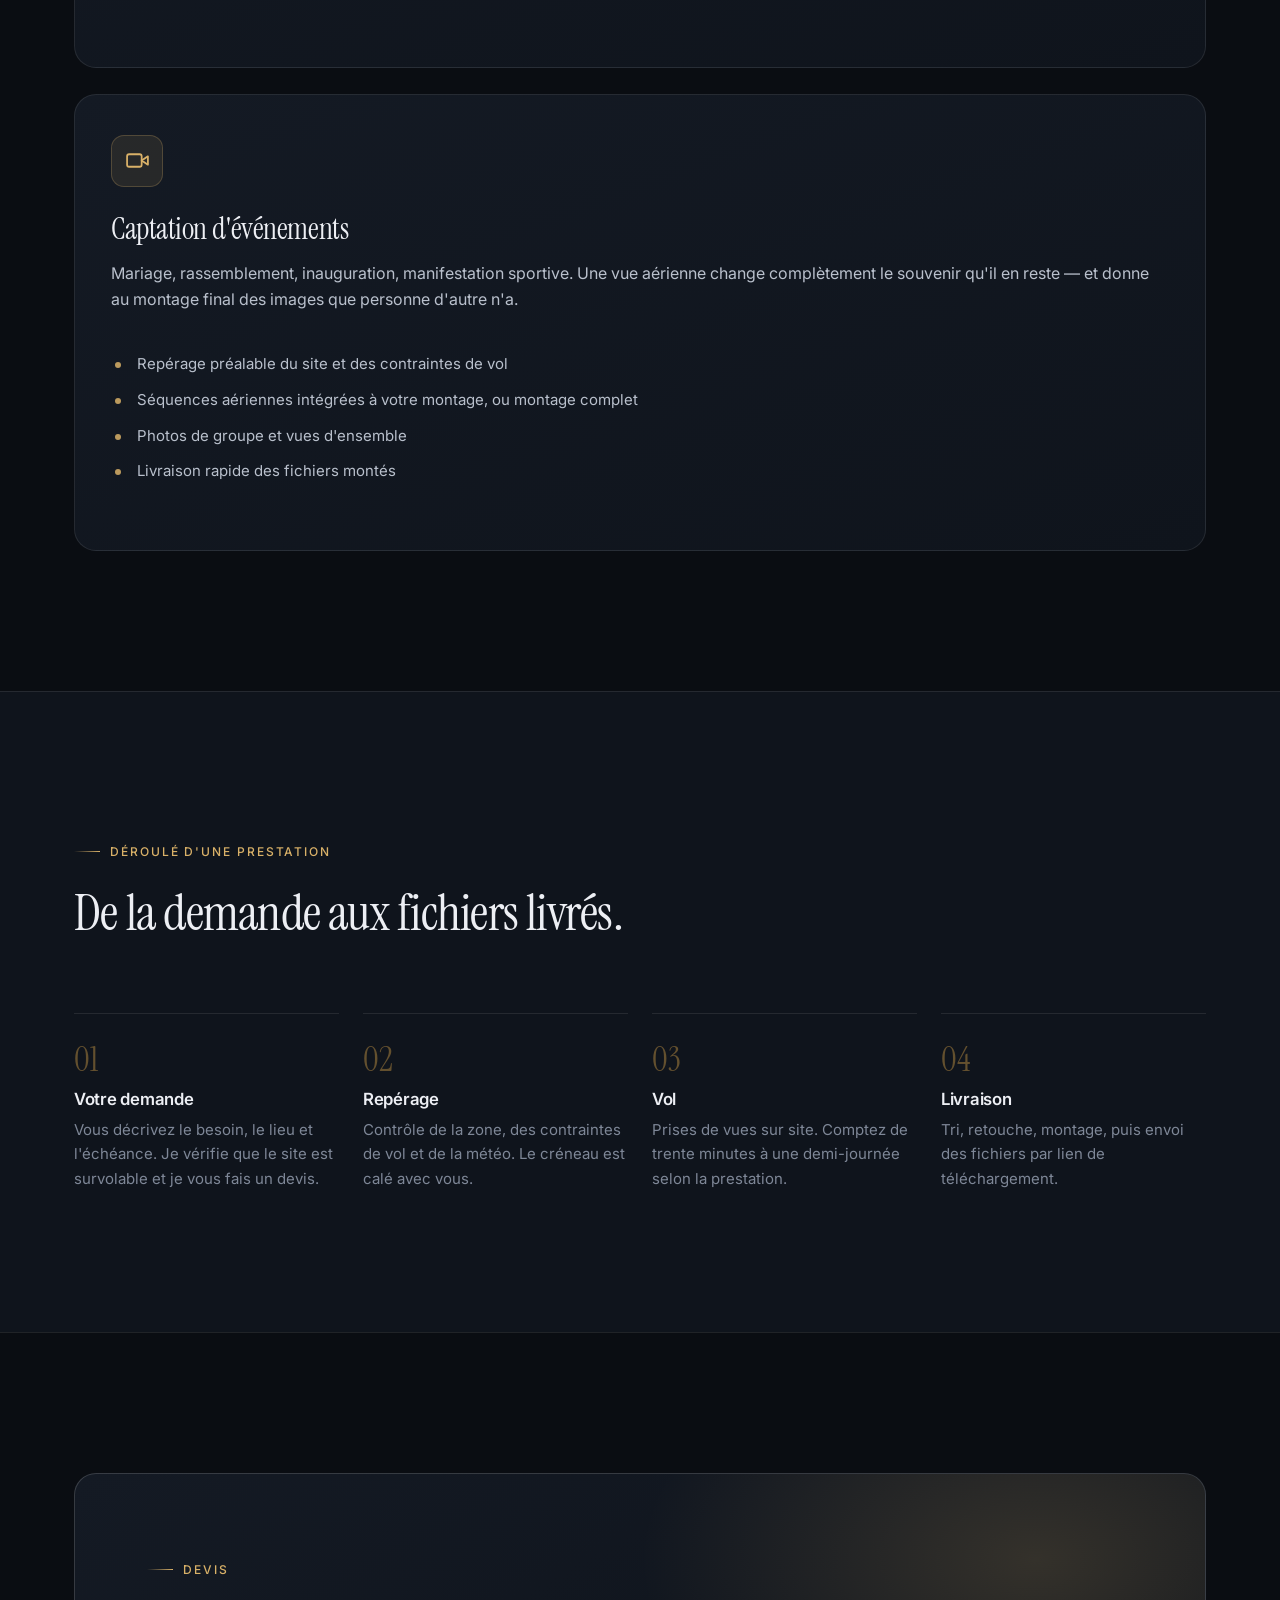
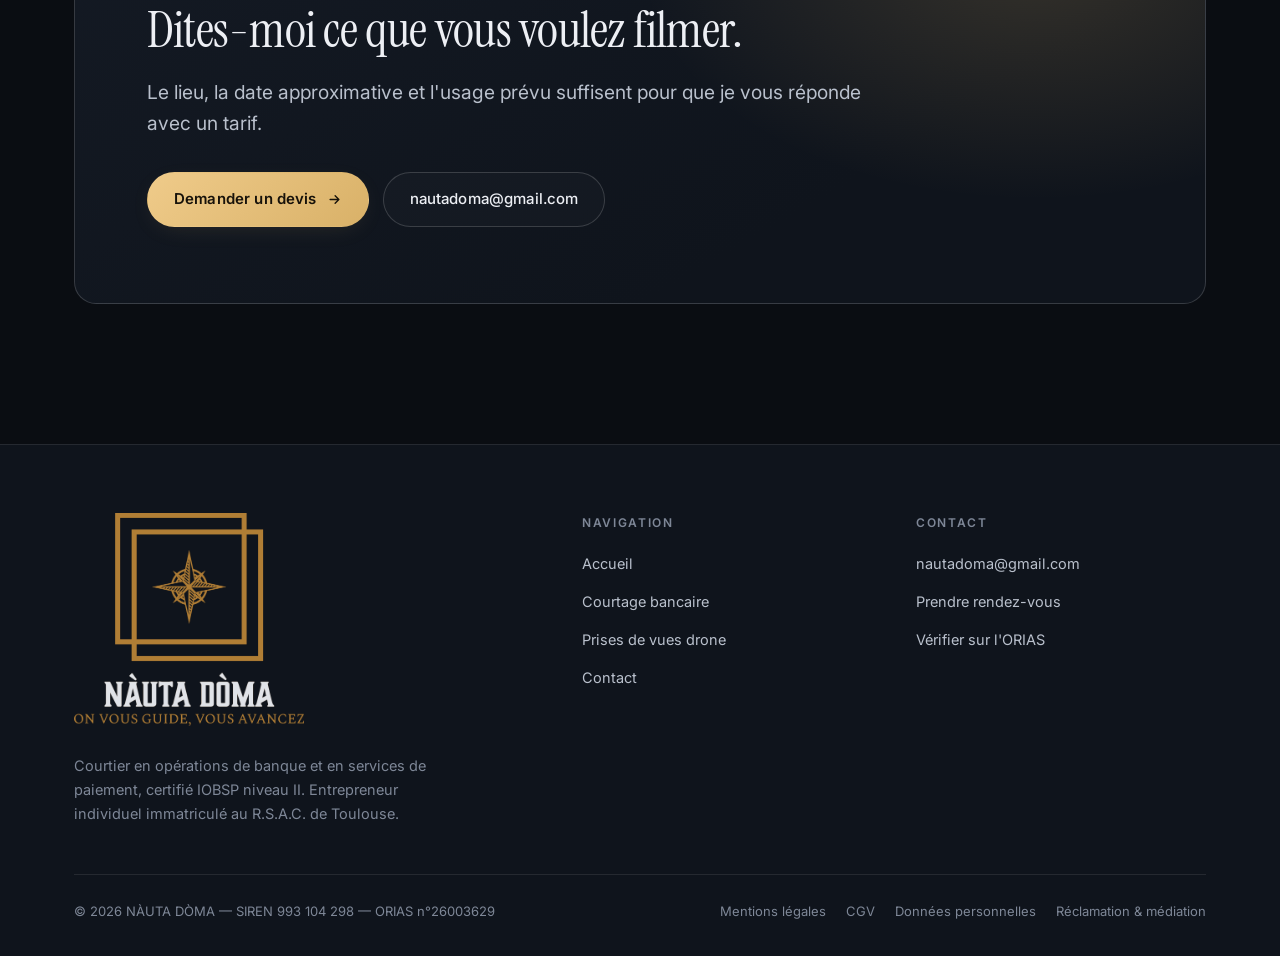
==== commit 2f16dd26: "Add files via upload" ====
--- a/drone.html
+++ b/drone.html
@@ -56,6 +56,7 @@
         </a>
         <a class="btn btn--ghost" href="contact.html">Demander un devis</a>
       </div>
+      <p class="muted reveal" data-delay="3" style="margin-top:18px;font-size:13.5px">Exploitant drone enregistré auprès de la DGAC — n° FRAASRLTI3HWZERA</p>
       </div>
       <figure class="media media--video page-head__media reveal" data-delay="2">
         <video autoplay muted loop playsinline preload="auto" poster="assets/video/randonnee-montagne-poster.jpg" aria-label="Vidéo : deux randonneurs en montagne filmés par drone">
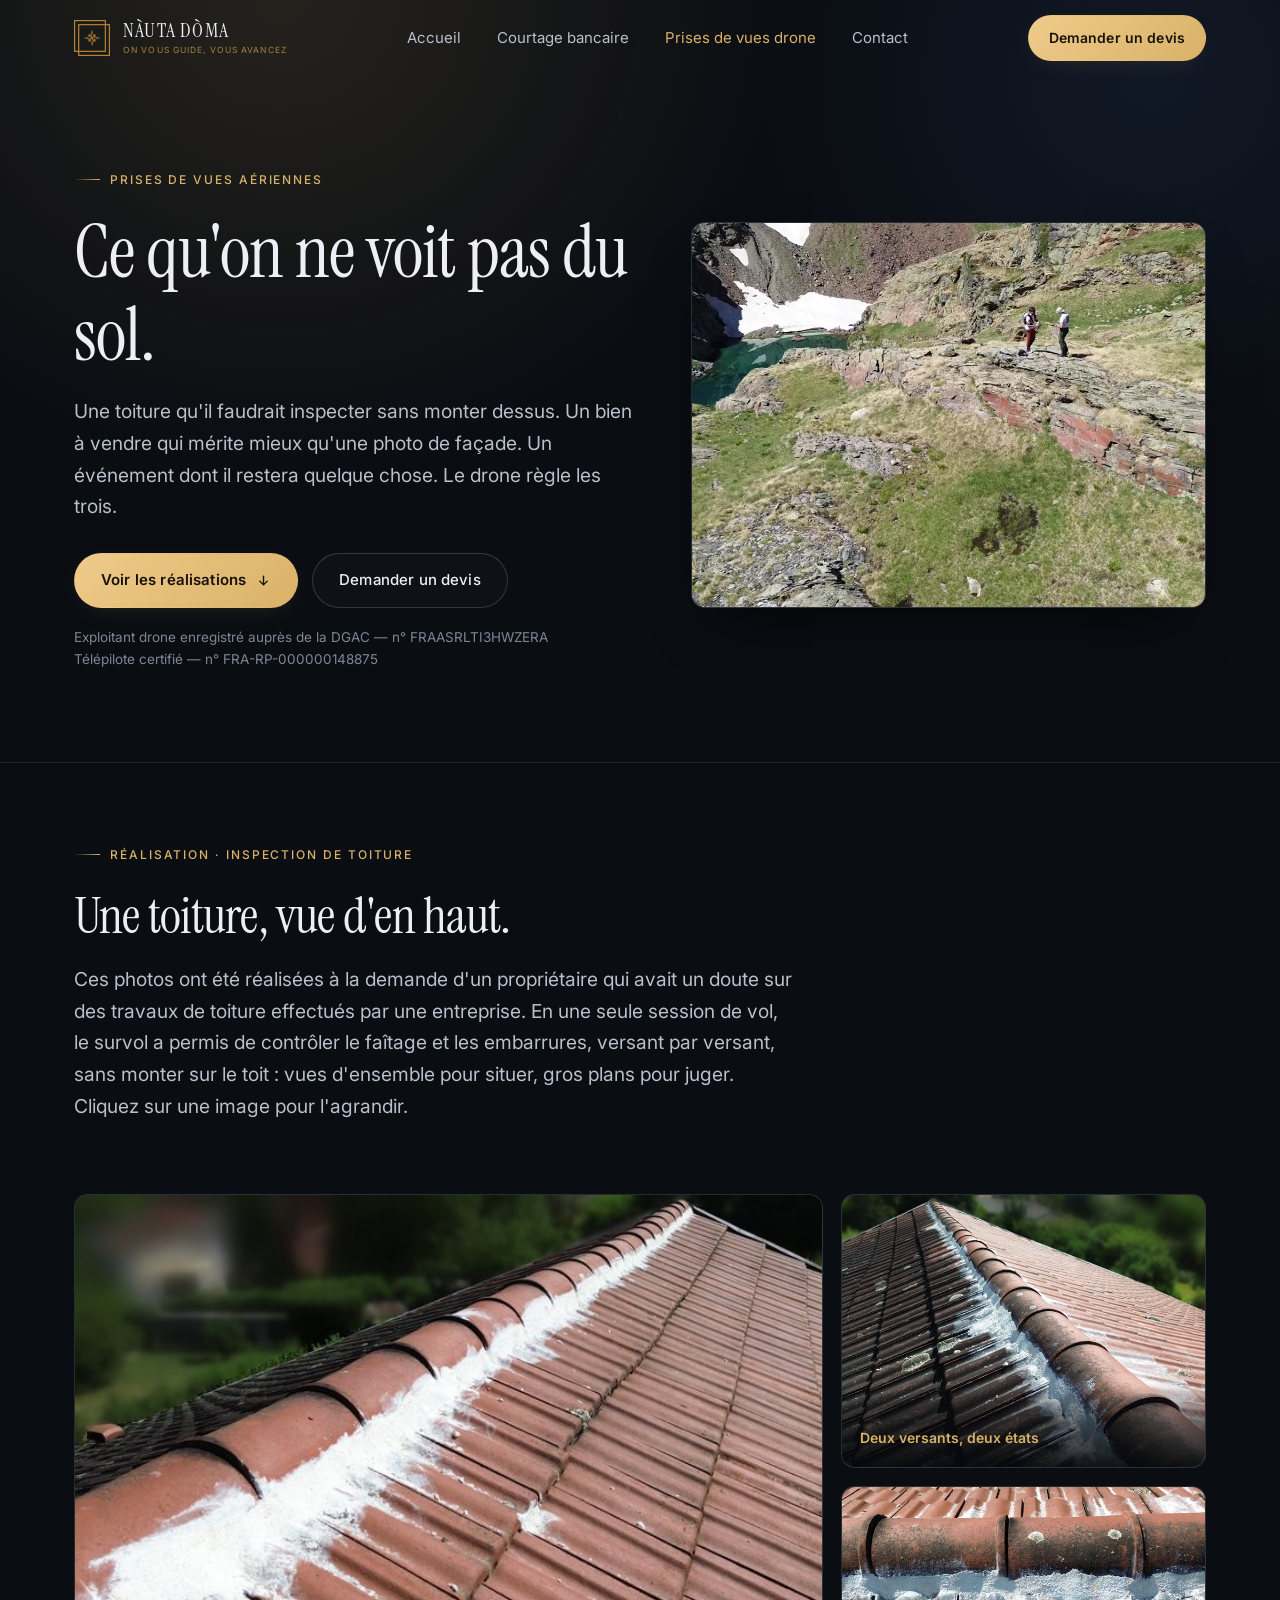
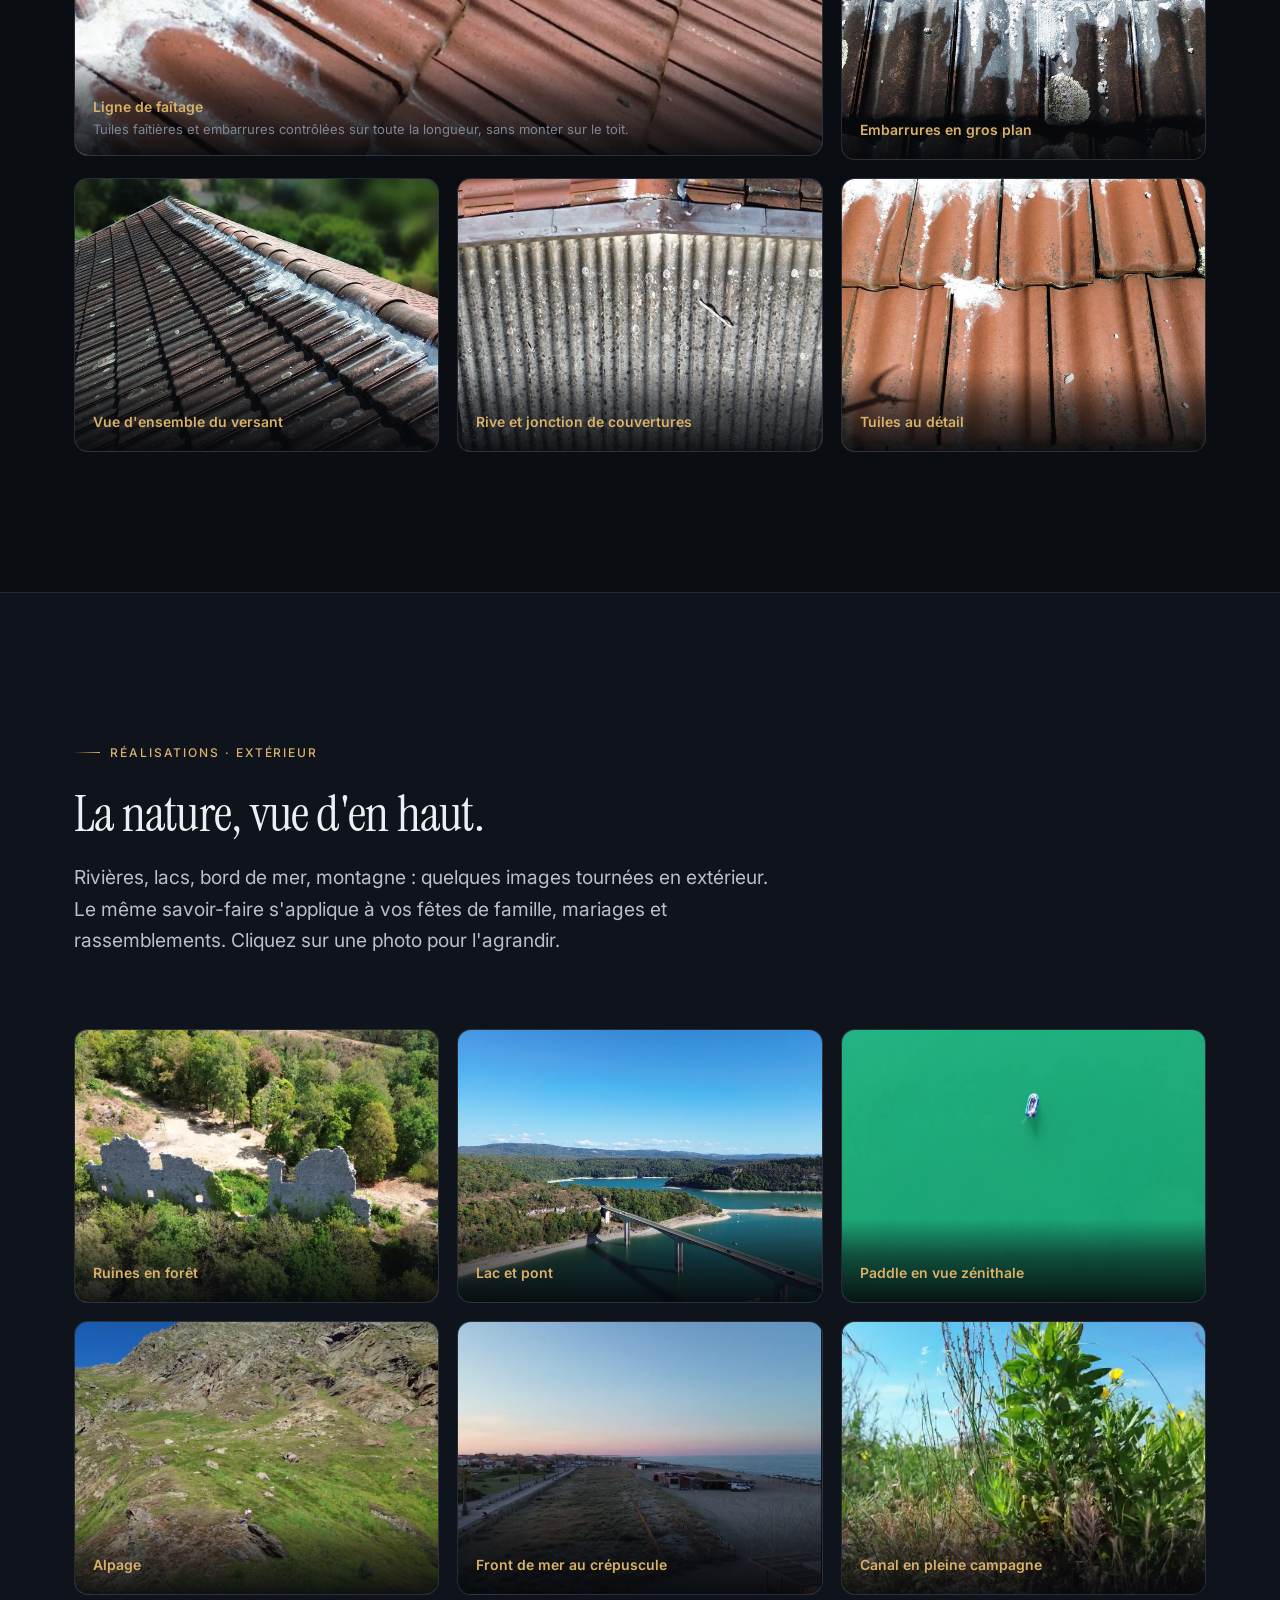
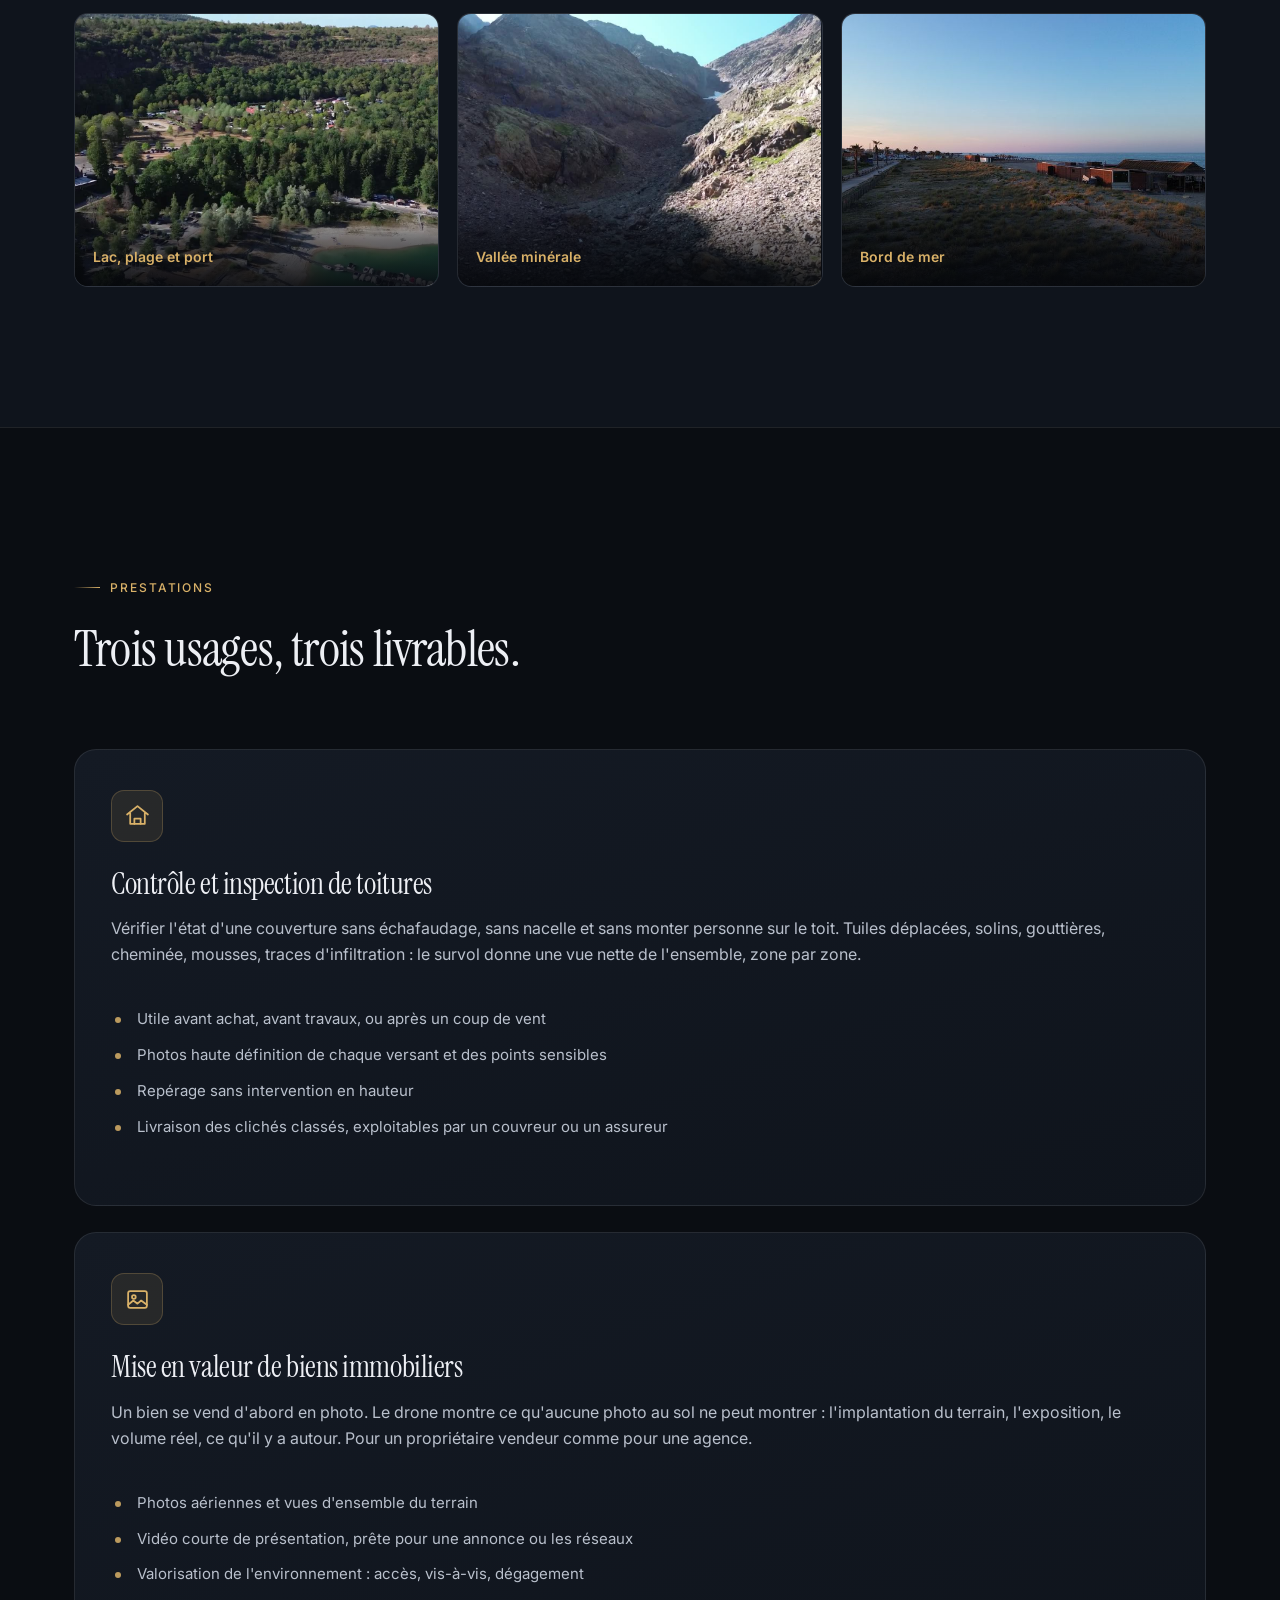
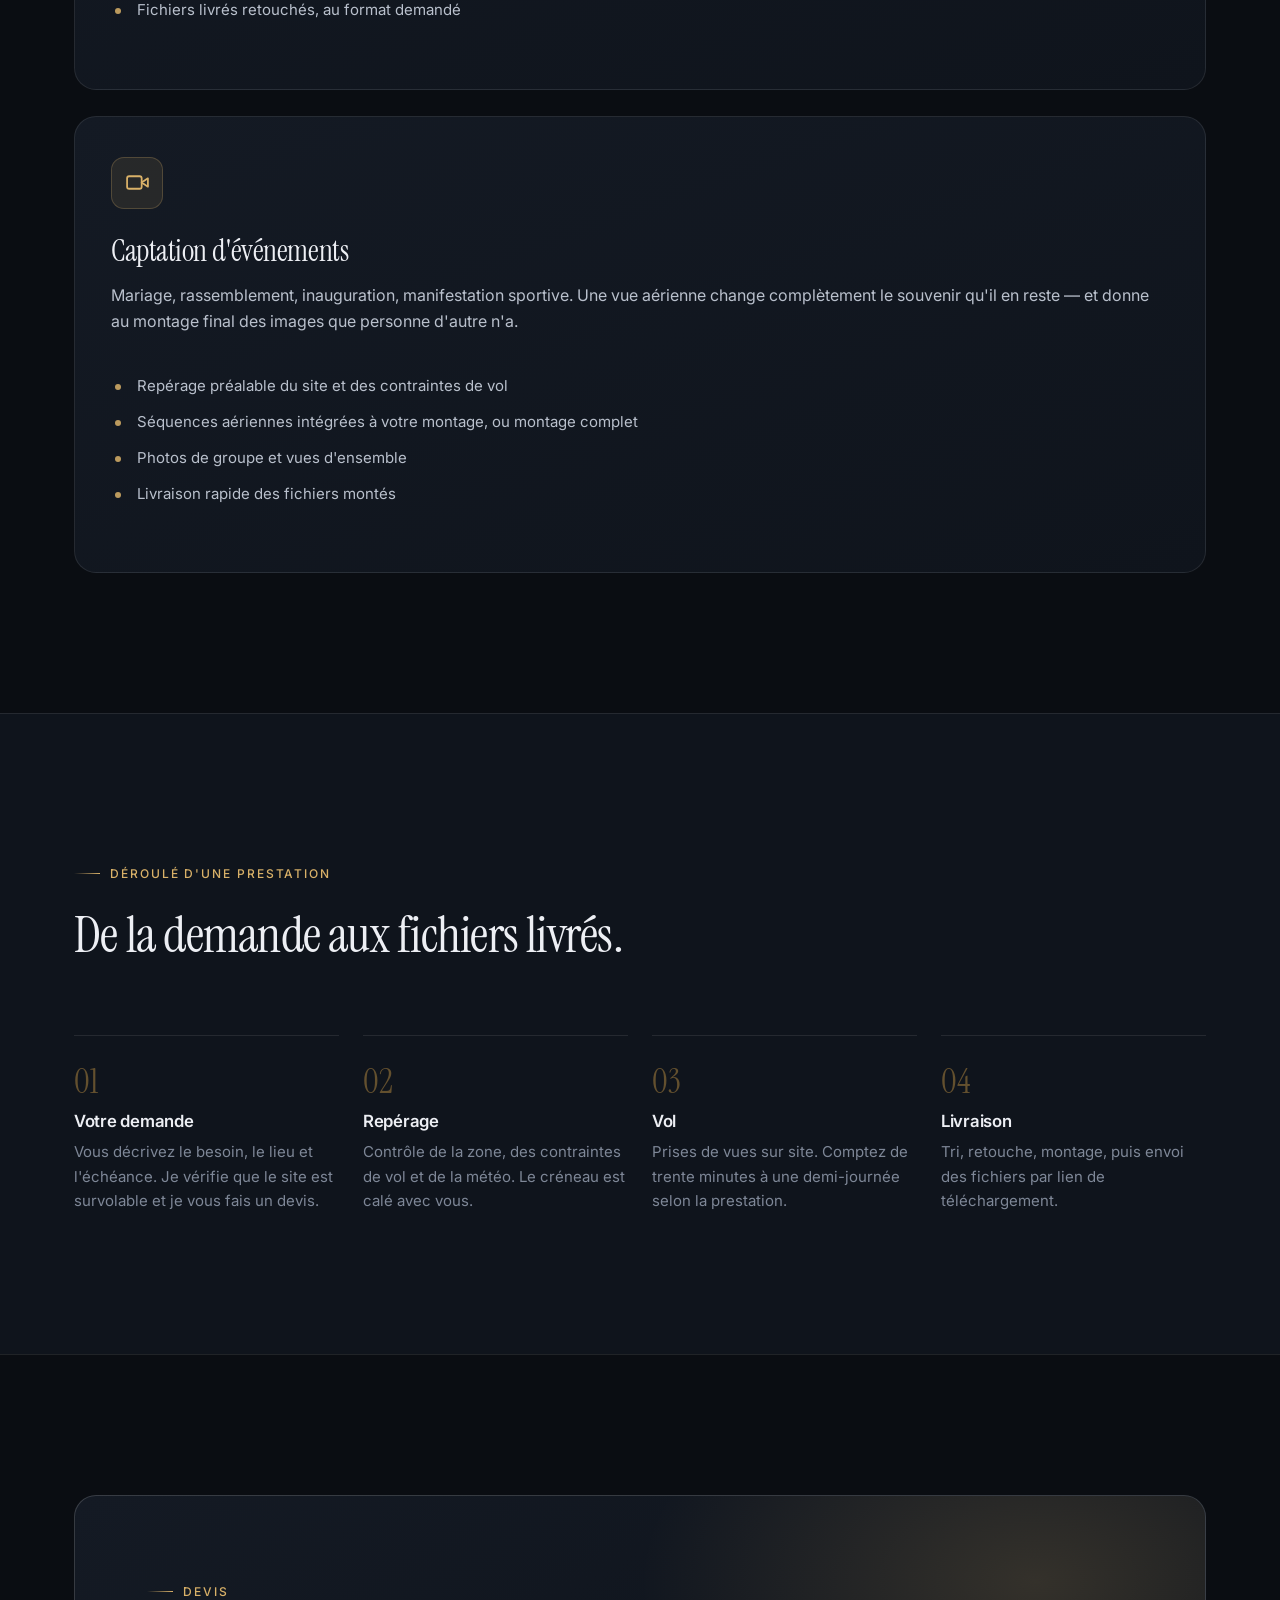
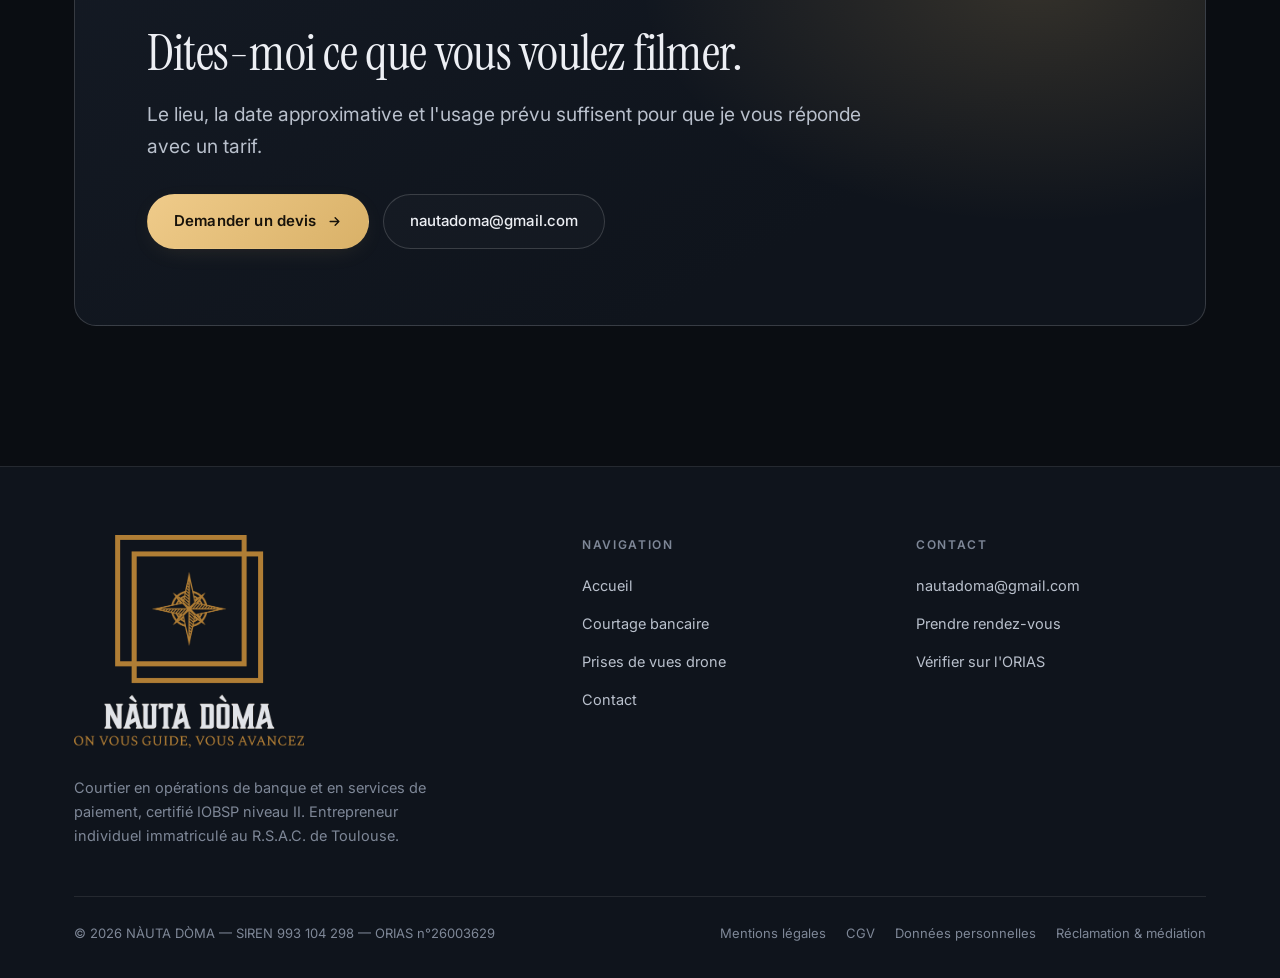
==== commit c426a769: "Add files via upload" ====
--- a/drone.html
+++ b/drone.html
@@ -56,7 +56,7 @@
         </a>
         <a class="btn btn--ghost" href="contact.html">Demander un devis</a>
       </div>
-      <p class="muted reveal" data-delay="3" style="margin-top:18px;font-size:13.5px">Exploitant drone enregistré auprès de la DGAC — n° FRAASRLTI3HWZERA</p>
+      <p class="muted reveal" data-delay="3" style="margin-top:18px;font-size:13.5px">Exploitant drone enregistré auprès de la DGAC — n° FRAASRLTI3HWZERA<br>Télépilote certifié — n° FRA-RP-000000148875</p>
       </div>
       <figure class="media media--video page-head__media reveal" data-delay="2">
         <video autoplay muted loop playsinline preload="auto" poster="assets/video/randonnee-montagne-poster.jpg" aria-label="Vidéo : deux randonneurs en montagne filmés par drone">
